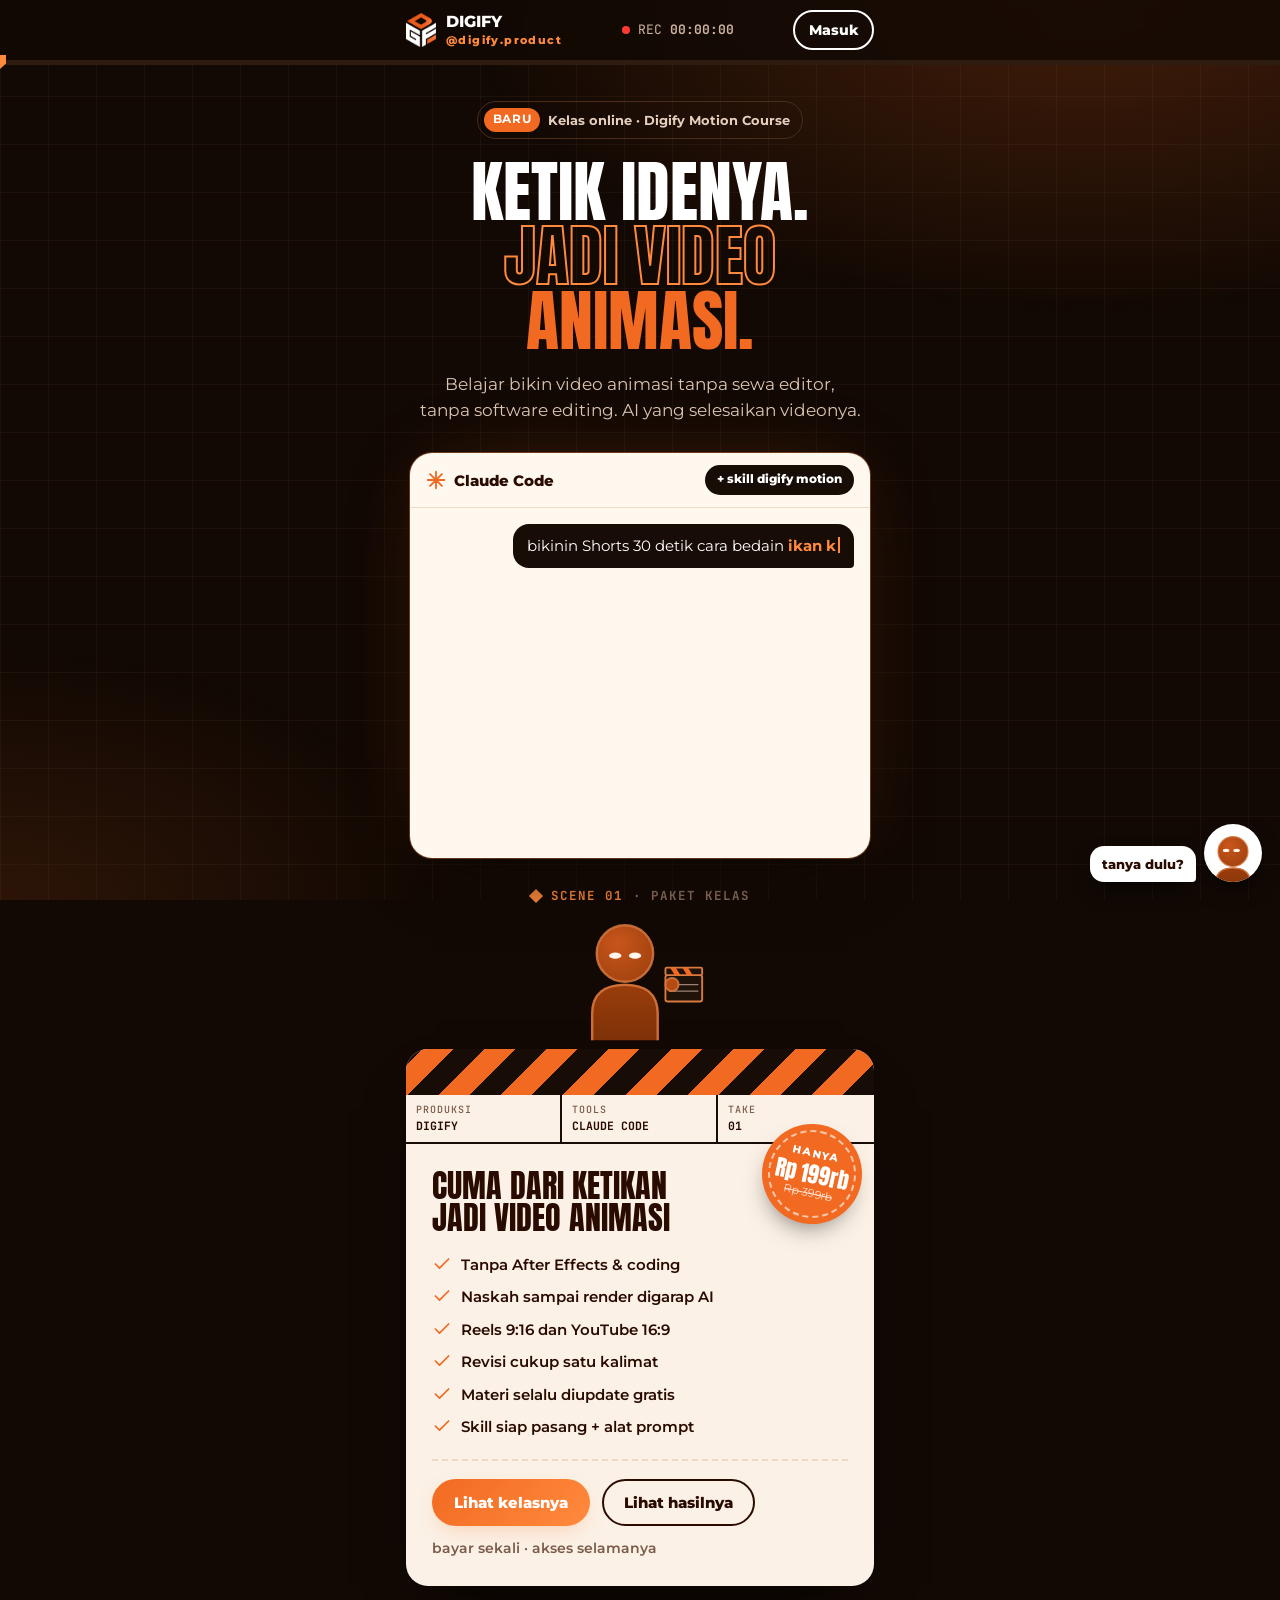
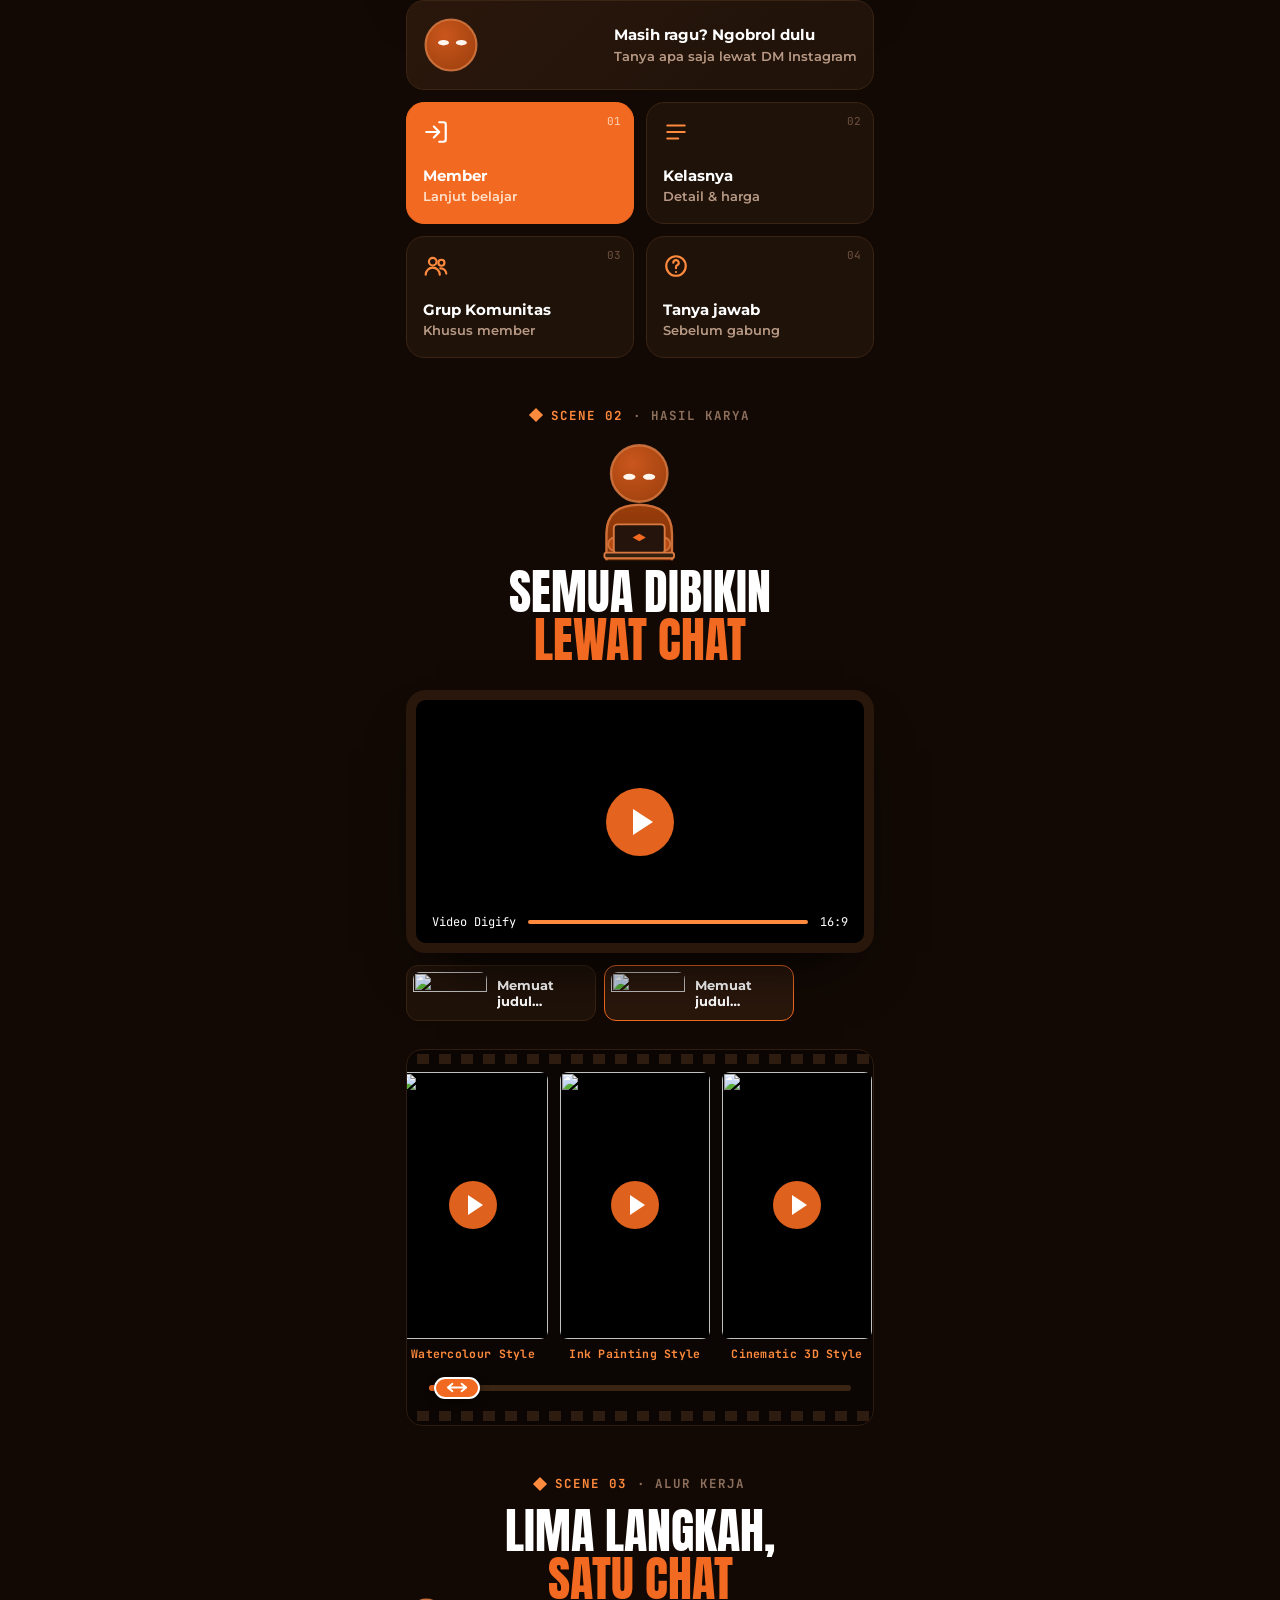
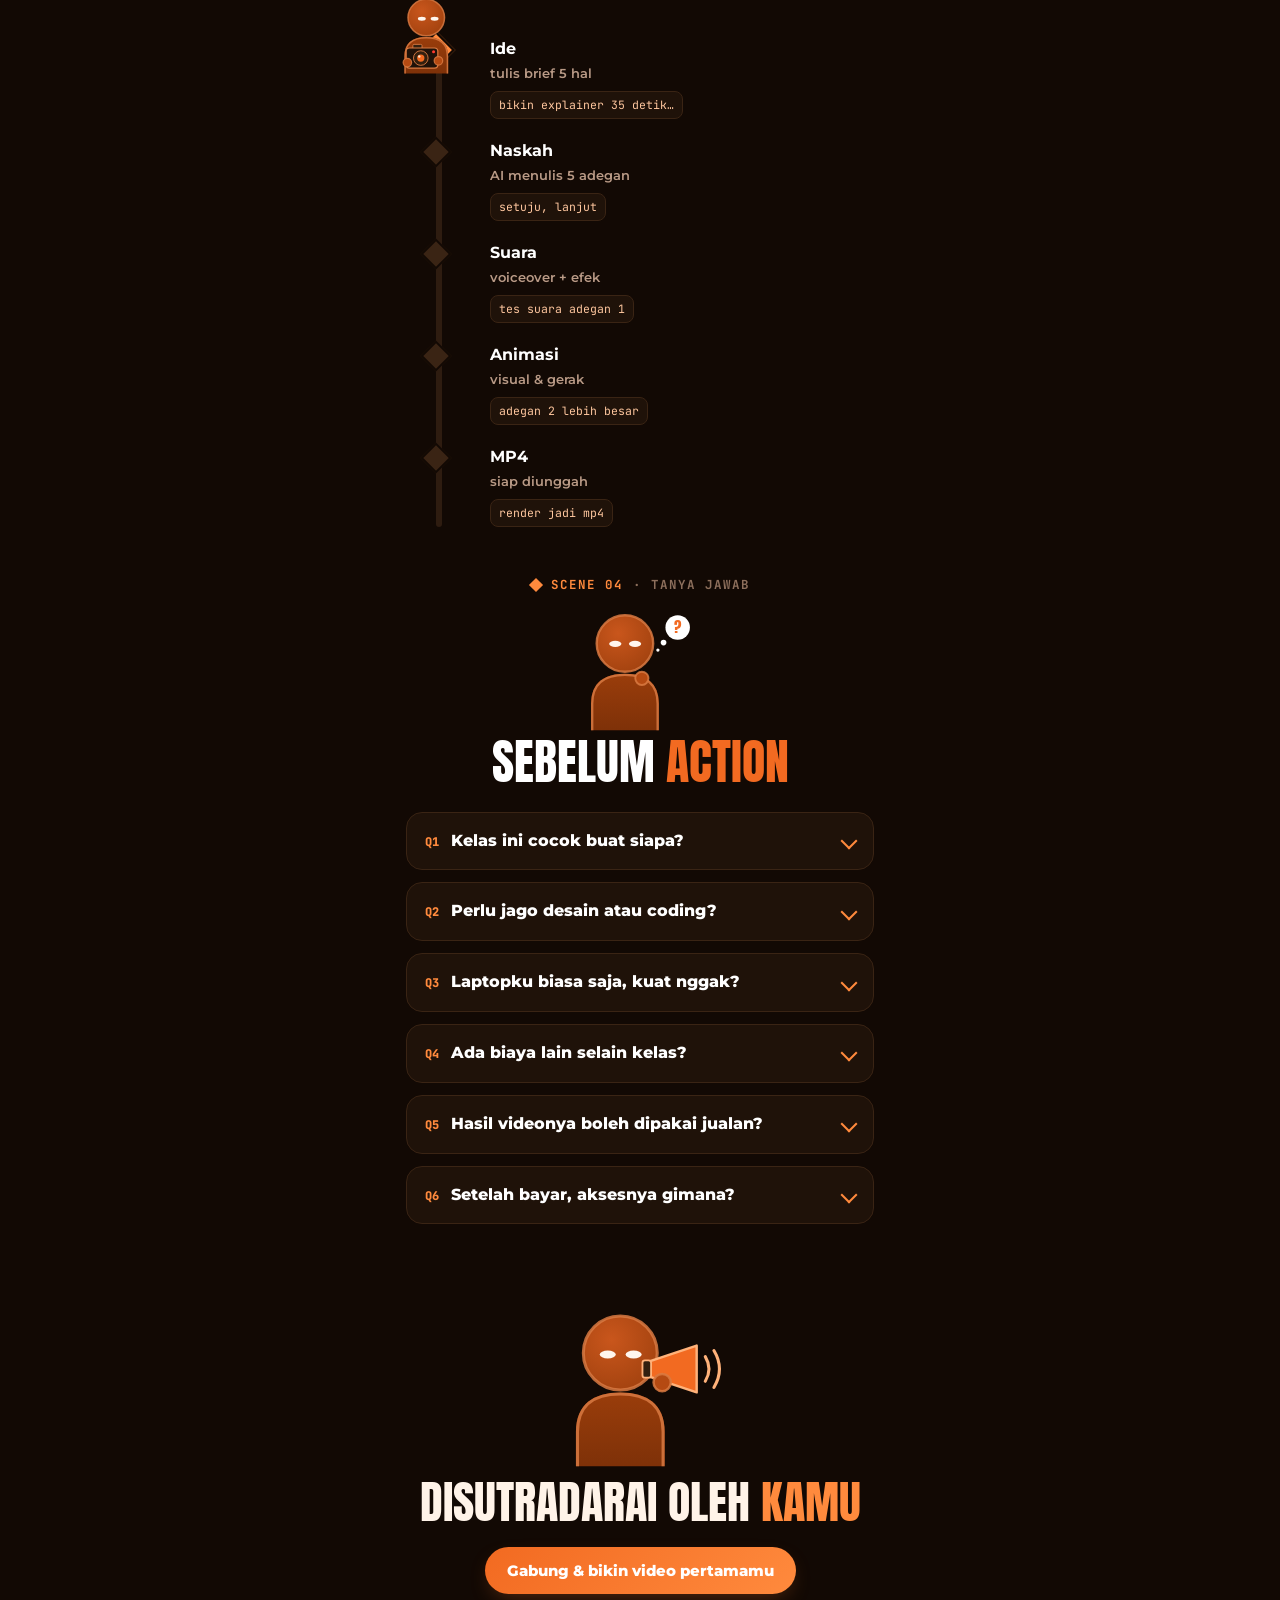
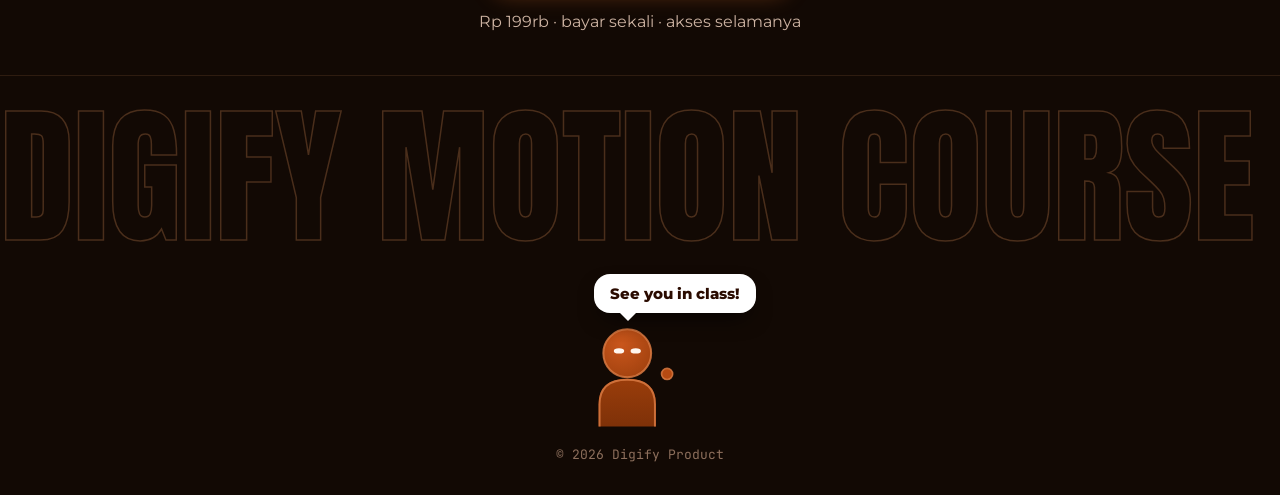
==== index.html @ 3995edb2 "Tambah gambar pratinjau share (Open Graph) untuk WhatsApp dan media sosial Co-Authored-By: Claude Op" ====
<!doctype html>
<html lang="id">
<head>
<meta charset="utf-8">
<script>/* alamat tanpa .html */if(/\.html$/.test(location.pathname)&&!/^(localhost|127\.)/.test(location.hostname))history.replaceState(null,"",location.pathname.replace(/(index)?\.html$/,"")+location.search+location.hash)</script>

<meta name="viewport" content="width=device-width,initial-scale=1">
<title>Digify Product · Dari ketikan jadi video animasi</title>
<meta name="description" content="Digify Motion Course: bikin konten animasi bersuara untuk jualan tanpa sewa editor. Ketik idenya, AI yang menggarap sampai jadi MP4.">
<link rel="icon" href="assets/img/favicon-digify.png">
<meta property="og:type" content="website">
<meta property="og:site_name" content="Digify Motion Course">
<meta property="og:url" content="https://digifymotion.com/">
<meta property="og:title" content="Digify Motion Course · Dari ketikan jadi video animasi">
<meta property="og:description" content="Digify Motion Course: bikin konten animasi bersuara untuk jualan tanpa sewa editor. Ketik idenya, AI yang menggarap sampai jadi MP4.">
<meta property="og:image" content="https://digifymotion.com/assets/img/og-digify.jpg">
<meta property="og:image:width" content="1200">
<meta property="og:image:height" content="630">
<meta name="twitter:card" content="summary_large_image">
<link rel="preconnect" href="https://fonts.googleapis.com"><link rel="preconnect" href="https://fonts.gstatic.com" crossorigin>
<link href="https://fonts.googleapis.com/css2?family=Anton&family=JetBrains+Mono:wght@500;700&family=Montserrat:wght@500;600;700;800&display=swap" rel="stylesheet">
<link rel="stylesheet" href="assets/base.css?v=2611221731">
<style>
body{color:#fff;overflow-x:clip;background:#120904}
/* kanvas editor: grid tipis + cahaya oranye */
.canvas{position:fixed;inset:0;z-index:0;pointer-events:none;
  background:radial-gradient(70% 50% at 85% 0%,rgba(242,106,33,.22),transparent 70%),radial-gradient(50% 40% at 0% 100%,rgba(242,106,33,.12),transparent 70%),
  linear-gradient(rgba(255,200,160,.045) 1px,transparent 1px) 0 0/48px 48px,linear-gradient(90deg,rgba(255,200,160,.045) 1px,transparent 1px) 0 0/48px 48px}
header,main,footer{position:relative;z-index:1}
.wrap{max-width:1120px;margin-inline:auto;padding-inline:20px}
.mono{font-family:var(--fm)}
/* playhead atas */
.top{position:sticky;top:0;z-index:20;background:rgba(18,9,4,.82);backdrop-filter:blur(10px);border-bottom:1px solid #2e1c10}
.top .wrap{display:flex;align-items:center;justify-content:space-between;height:60px;gap:12px}
.brand{display:flex;align-items:center;gap:10px;text-decoration:none;font-weight:800}
.brand img{width:30px}
.brand small{display:block;font-size:10.5px;color:var(--or2);letter-spacing:1.4px;margin-top:-2px}
.tc{font-family:var(--fm);font-size:13px;color:#cdb3a2;display:flex;align-items:center;gap:8px}
.tc i{width:8px;height:8px;border-radius:50%;background:#ff3b30;animation:rec 1.2s steps(1) infinite}
@keyframes rec{50%{opacity:.2}}
.ruler{height:4px;background:#2e1c10;position:relative}
.ruler b{position:absolute;left:0;top:0;bottom:0;width:0;background:linear-gradient(90deg,var(--or),var(--or2))}
.ruler b::after{content:"";position:absolute;right:-6px;top:-5px;width:12px;height:14px;background:var(--or2);clip-path:polygon(0 0,100% 0,100% 60%,50% 100%,0 60%)}
/* label adegan */
.scene{display:flex;align-items:center;gap:10px;font-family:var(--fm);font-size:12.5px;font-weight:700;color:var(--or2);letter-spacing:1px;margin-bottom:14px}
.scene::before{content:"";width:10px;height:10px;background:var(--or2);rotate:45deg}
.scene span{color:#8d6f5c}
h2.big{font-family:var(--fd);font-weight:400;text-transform:uppercase;font-size:clamp(34px,5vw,56px);line-height:1;margin:0 0 12px}
.lead{color:#dcc4b2;font-size:17px;max-width:560px;margin:0}
section{padding-block:38px;scroll-margin-top:50px}
/* ===== HERO hero ===== */
.hero{display:grid;grid-template-columns:1fr;gap:40px;align-items:center;padding:56px 0 40px;text-align:center}
.chip-line{display:inline-flex;gap:8px;align-items:center;border:1px solid #4a2e1b;border-radius:999px;padding:6px 12px 6px 6px;font-size:13px;font-weight:700;color:#e6cfbe}
.chip-line b{background:var(--or);color:#fff;border-radius:999px;padding:3px 9px;font-size:11.5px;letter-spacing:.6px}
.hero h1{font-family:var(--fd);font-weight:400;text-transform:uppercase;font-size:clamp(50px,7.4vw,96px);line-height:.95;margin:20px 0 18px}
.hero h1 .ln{display:block;overflow:hidden}
.hero h1 .ln>span{display:inline-block;animation:up .9s cubic-bezier(.2,.8,.2,1) both}
.hero h1 .ln:nth-child(2)>span{animation-delay:.12s}.hero h1 .ln:nth-child(3)>span{animation-delay:.24s}
@keyframes up{from{transform:translateY(105%)}}
.hero h1 .o{color:transparent;-webkit-text-stroke:2px var(--or2)}
.acts{display:flex;gap:12px;flex-wrap:wrap;margin:26px 0 26px}
.btn-wh{background:#fff;color:var(--ink)}
.stats{display:flex;gap:26px;flex-wrap:wrap}
.stats div{border-left:2px solid var(--or);padding-left:12px}
.stats b{display:block;font-family:var(--fd);font-weight:400;font-size:28px;line-height:1}
.stats small{color:#b99a86;font-weight:600;font-size:13px}
/* panggung isometrik */
.stage{position:relative;aspect-ratio:1/1;max-width:440px;margin-left:auto;width:100%}
.stage .floor{position:absolute;left:8%;right:8%;bottom:6%;height:26%;border-radius:50%;background:radial-gradient(closest-side,rgba(242,106,33,.35),transparent);filter:blur(2px)}
.stage .cube{position:absolute;left:14%;top:14%;width:52%;animation:hover 5s ease-in-out infinite}
.stage .cube img{width:100%;filter:drop-shadow(0 30px 30px rgba(0,0,0,.55))}
@keyframes hover{50%{transform:translateY(-12px)}}
.stage .hero-m{position:absolute;right:6%;bottom:12%;width:30%;animation:breathe 3.2s ease-in-out infinite;transform-origin:50% 100%}
@keyframes breathe{50%{transform:scaleY(1.03) translateY(-2px)}}
.tag{position:absolute;background:#fff;color:var(--text);font-weight:800;font-size:13px;border-radius:12px;padding:7px 11px;box-shadow:0 12px 24px -10px #000;display:flex;gap:7px;align-items:center;white-space:nowrap}
.tag .d{width:8px;height:8px;border-radius:50%;background:var(--ok)}
.tag.t1{left:0;top:58%;animation:hover 4s ease-in-out .5s infinite}
.tag.t2{right:2%;top:8%;animation:hover 4.6s ease-in-out 1s infinite}
.tag.t3{left:30%;bottom:0;animation:hover 4.2s ease-in-out 1.6s infinite}
.say{position:absolute;right:30%;bottom:46%;background:var(--or);color:#fff;font-weight:800;font-size:13px;padding:6px 12px;border-radius:14px 14px 4px 14px;opacity:0;animation:say 6s ease-in-out 1.5s infinite}
@keyframes say{0%,8%{opacity:0;transform:translateY(6px)}14%,46%{opacity:1;transform:none}54%,100%{opacity:0}}
/* kotak demo chat di hero */
.chatdemo{max-width:460px;margin:30px auto 0;text-align:left;background:#fff8ef;color:var(--text);border-radius:22px;box-shadow:0 0 0 1px rgba(255,138,61,.35),0 30px 60px -24px #000,0 0 80px -30px var(--orglow);overflow:hidden}
.cd-top{display:flex;align-items:center;justify-content:space-between;gap:10px;padding:12px 16px;border-bottom:1px solid #f0dcc8}
.cd-app{display:flex;align-items:center;gap:8px;font-weight:800;font-size:15px}
.cd-app svg{width:20px;height:20px;stroke:var(--or);stroke-width:2.2;fill:none;stroke-linecap:round}
.cd-skill{background:var(--ink);color:#fff;border-radius:999px;padding:6px 12px;font-size:11.5px;font-weight:800;white-space:nowrap}
.cd-body{padding:16px;display:grid;gap:12px;min-height:350px;align-content:start}
.cd-me{justify-self:end;max-width:88%;background:var(--ink);color:#fff;border-radius:16px 16px 4px 16px;padding:11px 14px;font-size:15px;line-height:1.45;min-height:22px}
.cd-me b{color:var(--or2)}
.cd-caret{display:inline-block;width:2px;height:1.05em;background:var(--or2);vertical-align:-2px;margin-left:2px;animation:cdBlink .9s steps(1) infinite}
@keyframes cdBlink{50%{opacity:0}}
.cd-ai{justify-self:start;max-width:94%;background:#fff;border:1.5px solid #f0dcc8;border-radius:16px 16px 16px 4px;padding:11px 14px;font-size:14.5px;animation:cdIn .35s ease-out both}
@keyframes cdIn{from{opacity:0;transform:translateY(8px)}}
#cdWork{display:flex;align-items:center;gap:10px;flex-wrap:wrap;font-weight:700;color:var(--muted)}
#cdWork[hidden],#cdRes[hidden]{display:none}
.cd-dots{display:flex;gap:4px}.cd-dots i{width:6px;height:6px;border-radius:50%;background:var(--or);animation:cdDot 1s ease-in-out infinite}
.cd-dots i:nth-child(2){animation-delay:.15s}.cd-dots i:nth-child(3){animation-delay:.3s}
@keyframes cdDot{50%{transform:translateY(-4px);opacity:.4}}
.cd-bar{flex-basis:100%;height:5px;border-radius:5px;background:#f3e3d3;overflow:hidden}.cd-bar i{display:block;height:100%;width:0;background:linear-gradient(90deg,var(--or),var(--or2));transition:width .3s linear}
.cd-res p{margin:0 0 10px;font-weight:600}
.cd-card{all:unset;display:flex;gap:14px;align-items:center;cursor:pointer}
.cd-th{position:relative;width:96px;aspect-ratio:9/16;border-radius:12px;overflow:hidden;background:#111;box-shadow:5px 5px 0 #f0dcc8;flex:none}
.cd-th img{width:100%;height:100%;object-fit:cover}
.cd-play{position:absolute;left:50%;top:50%;width:38px;height:38px;translate:-50% -50%;border-radius:50%;border:2px solid #fff;background:rgba(0,0,0,.35);transition:transform .2s}
.cd-play::after{content:"";position:absolute;left:13px;top:9px;border:8px solid transparent;border-left:12px solid #fff;border-right:0}
.cd-card:hover .cd-play{transform:scale(1.12)}
.cd-meta b{display:block;font-size:16px;word-break:break-all}.cd-meta small{display:block;color:var(--muted);font-weight:600;margin:2px 0 10px}
.cd-meta em{font-style:normal;font-weight:800;color:var(--or)}
@media (max-width:600px){.chatdemo{margin-top:24px}.cd-body{min-height:345px}.cd-me{font-size:14.5px}}
/* ===== SCENE 01 paket ===== */
.pack{display:grid;grid-template-columns:1.25fr .75fr;gap:22px;align-items:start}
.clap{background:var(--paper);color:var(--text);border-radius:22px;overflow:hidden;box-shadow:0 30px 60px -30px #000}
.clap-top{height:46px;background:repeating-linear-gradient(-45deg,var(--ink) 0 22px,var(--or) 22px 44px);transform-origin:18px 100%;transition:transform .5s cubic-bezier(.3,1.7,.5,1)}
.clap:not(.in) .clap-top{transform:rotate(-12deg)}
.clap-bar{display:grid;grid-template-columns:repeat(3,1fr);border-bottom:2px solid var(--ink);font-family:var(--fm);font-size:11.5px;font-weight:700}
.clap-bar div{padding:8px 14px;border-right:2px solid var(--ink)}.clap-bar div:last-child{border:0}
.clap-bar small{display:block;color:var(--muted);font-weight:500;font-size:10px;letter-spacing:1px}
.clap-in{padding:26px;position:relative}
.clap h3{font-family:var(--fd);font-weight:400;text-transform:uppercase;font-size:clamp(30px,3.4vw,42px);line-height:1;max-width:80%}
.clap ul{list-style:none;padding:0;margin:20px 0;display:grid;grid-template-columns:1fr 1fr;gap:10px 18px}
.clap li{display:flex;gap:9px;font-weight:600;font-size:14.5px}
.clap li svg{color:var(--or);flex:none}
.sticker{position:absolute;top:-26px;right:22px;width:118px;height:118px;border-radius:50%;background:var(--or);color:#fff;display:grid;place-content:center;text-align:center;rotate:12deg;box-shadow:0 12px 24px -10px rgba(0,0,0,.5)}
.sticker::before{content:"";position:absolute;inset:6px;border-radius:50%;border:2px dashed rgba(255,255,255,.6);animation:spin 14s linear infinite}
@keyframes spin{to{transform:rotate(360deg)}}
.sticker small{font-size:10.5px;font-weight:800;letter-spacing:1px}
.sticker b{font-family:var(--fd);font-weight:400;font-size:28px;line-height:1}
.sticker s{font-size:11px;opacity:.8}
.clap .row{display:flex;gap:12px;flex-wrap:wrap;align-items:center;border-top:2px dashed var(--line);padding-top:18px}
.clap .row span{color:var(--muted);font-weight:600;font-size:14px}
@media(max-width:600px){.clap .row{gap:8px}.clap .row .btn{flex:1 1 0;justify-content:center;white-space:nowrap;padding-inline:10px;text-align:center}.clap .row span{flex-basis:100%;text-align:center}}
.bento{display:grid;grid-template-columns:1fr 1fr;gap:12px}
.tile{position:relative;background:#1f1209;border:1px solid #3a2414;border-radius:18px;padding:16px;text-decoration:none;min-height:122px;display:flex;flex-direction:column;justify-content:space-between;transition:transform .2s,border-color .2s;cursor:pointer;font:inherit;color:inherit;text-align:left;overflow:hidden}
.tile:hover{transform:translateY(-3px);border-color:var(--or)}
.tile .ico{width:26px;height:26px;color:var(--or2)}
.tile b{display:block;font-size:15px}
.tile small{display:block;color:#b99a86;font-size:12.5px;font-weight:600}
.tile .n{position:absolute;right:12px;top:10px;font-family:var(--fm);font-size:11px;color:#6f5240}
.tile .lock{position:absolute;right:12px;bottom:12px;font-size:10.5px;font-weight:800;color:var(--or2);background:rgba(242,106,33,.12);border:1px solid rgba(242,106,33,.35);border-radius:999px;padding:2px 8px}
.tile.wide{grid-column:1/-1;flex-direction:row;align-items:center;gap:14px;min-height:0;background:linear-gradient(135deg,#2a170c,#1f1209)}
.tile.wide .masc{width:56px;flex:none}
.tile.or{background:var(--or);border-color:var(--or)}
.tile.or small{color:#ffe1cc}.tile.or .ico{color:#fff}.tile.or .n{color:#ffd2b5}
/* ===== SCENE 02 monitor + film ===== */
.mon{display:grid;grid-template-columns:1fr 260px;gap:18px}
.screen{background:#000;border:10px solid #2a170c;border-radius:20px;position:relative;aspect-ratio:16/9;overflow:hidden;box-shadow:0 30px 60px -30px #000}
.screen img{width:100%;height:100%;object-fit:cover;transition:opacity .35s}
.screen .hud{position:absolute;left:0;right:0;bottom:0;padding:12px 16px;background:linear-gradient(transparent,rgba(0,0,0,.75));display:flex;align-items:center;gap:12px;font-family:var(--fm);font-size:12px}
.screen .hud .pb{flex:1;height:4px;background:rgba(255,255,255,.25);border-radius:4px;overflow:hidden}
.screen .hud .pb i{display:block;height:100%;width:0;background:var(--or2);animation:pb 5s linear infinite}
@keyframes pb{to{width:100%}}
.screen .rec{position:absolute;left:14px;top:12px;font-family:var(--fm);font-size:12px;display:flex;gap:6px;align-items:center;background:rgba(0,0,0,.5);padding:3px 8px;border-radius:6px}
.screen .rec i{width:7px;height:7px;border-radius:50%;background:#ff3b30;animation:rec 1.2s steps(1) infinite}
.eps{display:flex;flex-direction:column;gap:8px}
.ep{display:flex;gap:10px;align-items:center;background:#1f1209;border:1px solid #3a2414;border-radius:12px;padding:6px;cursor:pointer;text-align:left;font:inherit;color:inherit;transition:border-color .2s,background .2s}
.ep img{width:74px;aspect-ratio:16/9;object-fit:cover;border-radius:7px}
.ep b{font-size:13px;line-height:1.25}
.ep.on{border-color:var(--or);background:#2a170c}
.screen iframe{position:absolute;inset:0;width:100%;height:100%;border:0}
.tv-play{all:unset;display:block;position:absolute;inset:0;cursor:pointer}
.tv-play .big-play{position:absolute;left:50%;top:50%;width:68px;height:68px;translate:-50% -50%;border-radius:50%;background:rgba(242,106,33,.94);box-shadow:0 12px 30px -8px #000;transition:transform .2s}
.tv-play .big-play::after{content:"";position:absolute;left:27px;top:21px;border:13px solid transparent;border-left:20px solid #fff;border-right:0}
.tv-play:hover .big-play{transform:scale(1.1)}
.tv-play .hud span:first-child{overflow:hidden;text-overflow:ellipsis;white-space:nowrap;max-width:60%}
.ep b{display:-webkit-box;-webkit-line-clamp:3;-webkit-box-orient:vertical;overflow:hidden}
.frame p.sty{margin:8px 2px 0;font-family:var(--fm);font-size:11.5px;font-weight:700;color:var(--or2);letter-spacing:.3px;text-align:center;white-space:nowrap;overflow:hidden;text-overflow:ellipsis}
.film.manual .film-track{animation:none}
.film-scroll{overflow-x:auto;scrollbar-width:none;-webkit-overflow-scrolling:touch;cursor:grab;padding:4px 0}
.film-scroll::-webkit-scrollbar{display:none}
.film.dragging .film-scroll{cursor:grabbing}.film.dragging .frame{pointer-events:none}
.film.manual{padding-bottom:26px}
.film-slide{padding:12px 22px 0}
.film-slide input{-webkit-appearance:none;appearance:none;display:block;width:100%;height:22px;margin:0;background:transparent;cursor:grab;--p:0%}
.film-slide input:active{cursor:grabbing}
.film-slide input::-webkit-slider-runnable-track{height:6px;border-radius:6px;background:linear-gradient(90deg,var(--or) var(--p),#3a2414 var(--p))}
.film-slide input::-moz-range-track{height:6px;border-radius:6px;background:#3a2414}
.film-slide input::-moz-range-progress{height:6px;border-radius:6px;background:var(--or)}
.film-slide input::-webkit-slider-thumb{-webkit-appearance:none;width:46px;height:22px;margin-top:-8px;border-radius:999px;border:2px solid #fff;background:var(--or) url("data:image/svg+xml,%3Csvg xmlns='http://www.w3.org/2000/svg' viewBox='0 0 24 12'%3E%3Cpath d='M7 2 2 6l5 4M17 2l5 4-5 4M2 6h20' fill='none' stroke='%23fff' stroke-width='2' stroke-linecap='round' stroke-linejoin='round'/%3E%3C/svg%3E") center/22px 11px no-repeat;box-shadow:0 4px 12px -3px #000}
.film-slide input::-moz-range-thumb{width:42px;height:18px;border-radius:999px;border:2px solid #fff;background:var(--or) url("data:image/svg+xml,%3Csvg xmlns='http://www.w3.org/2000/svg' viewBox='0 0 24 12'%3E%3Cpath d='M7 2 2 6l5 4M17 2l5 4-5 4M2 6h20' fill='none' stroke='%23fff' stroke-width='2' stroke-linecap='round' stroke-linejoin='round'/%3E%3C/svg%3E") center/22px 11px no-repeat;box-shadow:0 4px 12px -3px #000}
.film-slide input:focus-visible{outline:2px solid var(--or2);outline-offset:4px;border-radius:8px}
.film{margin-top:34px;background:#0b0603;padding:18px 0;position:relative;overflow:hidden;border-block:1px solid #2e1c10}
.film::before,.film::after{content:"";position:absolute;left:0;right:0;height:10px;background:repeating-linear-gradient(90deg,transparent 0 10px,#2e1c10 10px 22px);z-index:2}
.film::before{top:4px}.film::after{bottom:4px}
.film-track{display:flex;gap:12px;width:max-content;animation:roll 70s linear infinite;padding:0 6px}
.film:hover .film-track{animation-play-state:paused}
@keyframes roll{to{transform:translateX(-50%)}}
.frame{width:150px;flex:none;text-decoration:none}
.frame .im{aspect-ratio:9/16;border-radius:8px;overflow:hidden;background:#000;transition:transform .25s}
.frame:hover .im{transform:scale(1.04)}
.frame img{width:100%;height:100%;object-fit:cover}
.frame p{margin:7px 2px 0;font-size:12.5px;font-weight:700;color:#e6cfbe;line-height:1.25}
/* ===== SCENE 03 timeline ===== */
.tl{position:relative;margin-top:30px;padding-top:86px}
.track{position:relative;height:6px;background:#2e1c10;border-radius:6px}
.track i{position:absolute;left:0;top:0;bottom:0;width:calc(var(--t,0)*100%);background:linear-gradient(90deg,var(--or),var(--or2));border-radius:6px}
.walker{position:absolute;top:0;left:calc(var(--t,0)*100%);width:64px;translate:-50% 0;transition:left .1s linear}
.walker .masc{width:100%;animation:step .5s ease-in-out infinite alternate;transform-origin:50% 100%}
@keyframes step{from{rotate:-5deg}to{rotate:5deg;translate:0 -3px}}
.keys{display:grid;grid-template-columns:repeat(5,1fr);margin-top:-14px}
.key{text-align:center;padding:0 6px}
.key .k{width:22px;height:22px;margin:0 auto;background:#3a2414;rotate:45deg;border:2px solid #120904;transition:background .3s,transform .3s}
.key.on .k{background:var(--or2);transform:scale(1.25)}
.key b{display:block;margin-top:16px;font-size:15.5px}
.key small{display:block;color:#b99a86;font-size:13px;font-weight:600;margin-top:2px}
.key code{display:inline-block;margin-top:8px;font-family:var(--fm);font-size:11.5px;background:#1f1209;border:1px solid #3a2414;border-radius:8px;padding:4px 8px;color:#ffc79f}
/* ===== SCENE 04 FAQ ===== */
.faq{display:grid;grid-template-columns:1fr 1fr;gap:12px;margin-top:26px}
.faq details{background:#1f1209;border:1px solid #3a2414;border-radius:16px;padding:0 18px;transition:border-color .2s}
.faq details[open]{border-color:var(--or)}
.faq summary{cursor:pointer;list-style:none;padding:16px 0;font-weight:800;display:flex;gap:12px;align-items:baseline}
.faq summary::-webkit-details-marker{display:none}
.faq summary i{font-family:var(--fm);font-style:normal;font-size:12px;color:var(--or2);flex:none}
.faq summary::after{content:"";margin-left:auto;width:10px;height:10px;border-right:2px solid var(--or2);border-bottom:2px solid var(--or2);rotate:45deg;flex:none;transition:rotate .2s;align-self:center}
.faq details[open] summary::after{rotate:225deg}
.faq p{margin:0 0 16px;color:#dcc4b2}
/* ===== akhir ===== */
.action{text-align:center;padding:52px 0 40px}
.action .masc{width:90px;margin:0 auto 10px;display:block;animation:jumpy 2.4s ease-in-out infinite;transform-origin:50% 100%}
@keyframes jumpy{0%,60%,100%{transform:none}70%{transform:scale(1.06,.92)}80%{transform:translateY(-18px) scale(.96,1.05)}90%{transform:none}}
.action h2{font-family:var(--fd);font-weight:400;text-transform:uppercase;font-size:clamp(52px,9vw,120px);line-height:.92;margin:0 0 18px}
.action h2 .o{color:transparent;-webkit-text-stroke:2px var(--or2)}
.action p{color:#cdb3a2;margin:16px 0 0}
.credits{border-top:1px solid #2e1c10;overflow:hidden;padding:26px 0 30px}
.marq{display:flex;width:max-content;animation:roll 30s linear infinite;font-family:var(--fd);font-size:clamp(60px,12vw,150px);line-height:1;color:transparent;-webkit-text-stroke:1.5px #4a2e1b;white-space:nowrap}
.marq span{padding-right:40px}
.cred{display:flex;justify-content:center;flex-wrap:wrap;gap:10px;color:#8d6f5c;font-size:13px;font-family:var(--fm);margin-top:16px}
/* DM melayang */
.fab{position:fixed;right:18px;bottom:18px;z-index:30;display:flex;align-items:flex-end;gap:8px;text-decoration:none}
.fab .bub{background:#fff;color:var(--text);font-weight:800;font-size:13px;padding:8px 12px;border-radius:14px 14px 4px 14px;box-shadow:0 10px 24px -8px #000;transform-origin:100% 100%;animation:pop .4s 2.5s cubic-bezier(.3,1.6,.5,1) both}
@keyframes pop{from{transform:scale(0)}}
.fab .hd{width:58px;height:58px;border-radius:50%;background:#fff;display:grid;place-items:center;box-shadow:0 10px 24px -8px #000;overflow:hidden;transition:transform .2s}
.fab:hover .hd{transform:scale(1.08) rotate(-6deg)}
.fab .hd .masc{width:50px;margin-top:6px}
/* dialog isi kelas */
dialog{border:0;padding:0;border-radius:22px;max-width:480px;width:calc(100% - 24px);max-height:88vh;background:var(--paper);color:var(--text);box-shadow:0 40px 80px -20px #000}
dialog::backdrop{background:rgba(10,5,2,.7);backdrop-filter:blur(3px)}
.dlg{padding:22px 20px 20px;overflow-y:auto;max-height:88vh}
.dlg header{display:flex;justify-content:space-between;align-items:flex-start;gap:12px}
.dlg h2{font-family:var(--fd);font-weight:400;font-size:30px;text-transform:uppercase;line-height:1}
.dlg .x{border:0;background:var(--paper2);width:36px;height:36px;border-radius:50%;font-size:20px;line-height:1;flex:none}
.dlg .meta{color:var(--muted);font-weight:600;margin:6px 0 16px}
.mod{background:#fff;border-radius:14px;padding:14px 16px;margin-bottom:10px;box-shadow:var(--shadow)}
.mod h4{margin:0 0 6px;font-size:15.5px;display:flex;gap:10px;align-items:center}
.mod h4 span{width:28px;height:28px;border-radius:8px;background:var(--ink);color:var(--or2);display:grid;place-items:center;font-family:var(--fd);font-weight:400}
.mod ol{list-style:none;margin:0;padding:0;display:grid;gap:4px}
.mod li{display:flex;gap:10px;font-size:14px;font-weight:600}
.mod li i{font-style:normal;color:var(--soft);font-weight:800;min-width:26px}
.mod li em{margin-left:auto;font-style:normal;color:var(--soft);font-size:12.5px;font-weight:700}
.dlg .incl{list-style:none;padding:0;margin:16px 0;display:grid;gap:8px}
.dlg .incl li{display:flex;gap:10px;font-weight:600;font-size:14.5px}
.dlg .incl svg{color:var(--ok);flex:none}
.dlg .buy{position:sticky;bottom:-20px;background:var(--paper);padding:14px 0 4px;display:flex;align-items:center;justify-content:space-between;gap:12px;border-top:2px dashed var(--line)}
.dlg .buy b{font-family:var(--fd);font-weight:400;font-size:28px}
.dlg .buy small{display:block;color:var(--muted);font-weight:600;font-size:12.5px}
.rv{opacity:0;transform:translateY(20px);transition:opacity .7s,transform .7s cubic-bezier(.2,.8,.2,1)}.rv.in{opacity:1;transform:none}
/* maskot mengintip dari pojok kiri & kanan */
.peeks{position:absolute;left:0;right:0;top:0;height:640px;overflow:hidden;pointer-events:none;z-index:0}
.peek{position:absolute;width:130px;transform-origin:50% 100%}
.hero{position:relative;z-index:1}
.nw{white-space:nowrap}
.bye{display:flex;flex-direction:column;align-items:center;gap:6px;margin-top:22px}
.bye-b{position:relative;background:#fff;color:var(--text);font-weight:800;font-size:15px;padding:8px 16px;border-radius:16px;box-shadow:0 10px 24px -10px #000;animation:byeB 2.6s ease-in-out infinite;margin-left:70px}
.bye-b::after{content:"";position:absolute;left:26px;bottom:-8px;border:8px solid transparent;border-bottom:0;border-top-color:#fff}
@keyframes byeB{50%{transform:translateY(-5px)}}
.peek.l{left:0;top:300px;animation:peekL 9s ease-in-out 1s infinite;transform:translateX(-190%) rotate(70deg)}
.peek.r{right:0;top:120px;animation:peekRt 9s ease-in-out 1s infinite;transform:translateX(190%) rotate(-70deg)}
@keyframes peekL{0%,4%{transform:translateX(-190%) rotate(70deg)}12%,34%{transform:translateX(-80%) rotate(70deg)}22%{transform:translateX(-78%) rotate(60deg)}42%,100%{transform:translateX(-190%) rotate(70deg)}}
@keyframes peekRt{0%,48%{transform:translateX(190%) rotate(-70deg)}56%,80%{transform:translateX(80%) rotate(-70deg)}66%{transform:translateX(78%) rotate(-60deg)}88%,100%{transform:translateX(190%) rotate(-70deg)}}
@media (max-width:600px){.peek{width:72px}.peek.l{top:77px}.peek.r{top:150px}}
/* satu kolom rata tengah */
.wrap{max-width:500px;padding-inline:16px}
section{padding-block:24px}
.hero,.pack,.mon{display:block}
.hero{text-align:center;padding:36px 0 4px}
.hero h1{font-size:clamp(46px,13vw,68px)}
.lead{margin-inline:auto}
.acts,.stats{justify-content:center}
.stats{gap:18px}.stats b{font-size:24px}
.stats div{text-align:left}
.stage{max-width:380px;margin:18px auto 0;aspect-ratio:1/.95}
.stage .cube{left:4%;top:6%;width:44%}
.stage .hero-m{right:2%;bottom:6%;width:56%;animation:none}
.say{right:6%;bottom:auto;top:28%}
.tag.t1{left:0;top:auto;bottom:22%}.tag.t2{right:0;top:4%}.tag.t3{left:8%;bottom:4%}
.scene{justify-content:center}
.sec-m{display:flex;justify-content:center;margin:-6px 0 6px}
h2.big{text-align:center;font-size:clamp(34px,10vw,48px)}
.lead.c{text-align:center}
.clap ul{grid-template-columns:1fr}
.clap h3{max-width:62%;font-size:32px}
.sticker{width:100px;height:100px;top:-20px;right:12px}.sticker b{font-size:22px}
.clap-bar div{padding:7px 10px}
.bento{margin-top:14px}
.eps{flex-direction:row;overflow-x:auto;scrollbar-width:none;margin-top:12px}.eps::-webkit-scrollbar{display:none}
.ep{flex:0 0 190px}
.film{max-width:468px;margin:28px auto 0;border-radius:16px;border:1px solid #2e1c10}
@media (max-width:500px){.film{margin-inline:16px}}
.faq{grid-template-columns:1fr}
.keys{grid-template-columns:1fr;gap:20px;margin-top:0}
.tl{padding-top:0;padding-left:84px;margin-top:34px}
.track{position:absolute;left:30px;top:0;bottom:0;width:6px;height:auto}
.track i{width:100%;height:calc(var(--t,0)*100%)}
.walker{left:-12px;top:calc(var(--t,0)*100%);translate:0 -50%;width:84px;z-index:2}
.walker .masc{animation:none}
.key{text-align:left;padding:0;position:relative}
.key .k{position:absolute;left:-65px;top:2px;margin:0}
.key b{margin-top:0}
.action .masc{width:170px;animation:none}
.credits .cred{justify-content:center;text-align:center}
@media (max-width:600px){.tc span{display:none}.fab .bub{display:none}.action{padding:26px 0 24px}.credits{padding:18px 0 24px}}
/* pemenggalan baris seimbang */
h1,h2,h3,h4,.lead,.scene,summary{text-wrap:balance}
p,small,li,blockquote,figcaption{text-wrap:balance}
.faq details p{text-wrap:pretty}
</style>
</head>
<body>
<div class="canvas"></div>

<header class="top">
  <div class="wrap">
    <a class="brand" href="./"><img src="assets/img/logo-digify.png" alt=""><span>DIGIFY<small>@digify.product</small></span></a>
    <div class="tc"><i></i><span>REC</span><b id="tc">00:00:00</b></div>
    <a class="btn btn-line btn-sm" href="kelas#/masuk">Masuk</a>
  </div>
  <div class="ruler"><b id="ruler"></b></div>
</header>

<main>
  <div class="peeks" aria-hidden="true"><span class="masc peek l" data-m="tall"></span><span class="masc peek r" data-m="tall"></span></div>
  <!-- HERO -->
  <div class="wrap hero">
    <div>
      <span class="chip-line"><b>BARU</b>Kelas online · Digify Motion Course</span>
      <h1><span class="ln"><span>Ketik idenya.</span></span><span class="ln"><span class="o">Jadi video</span></span><span class="ln"><span class="hl">animasi.</span></span></h1>
      <p class="lead">Belajar bikin video animasi tanpa sewa editor, tanpa software editing. AI yang selesaikan videonya.</p>
      <div class="chatdemo" id="chatdemo" aria-label="Contoh: bikin video lewat chat">
        <div class="cd-top"><span class="cd-app"><svg viewBox="0 0 24 24" aria-hidden="true"><path d="M12 2v20M2 12h20M4.9 4.9l14.2 14.2M19.1 4.9 4.9 19.1"/></svg>Claude Code</span><span class="cd-skill">+ skill digify motion</span></div>
        <div class="cd-body">
          <div class="cd-me"><span id="cdTyped"></span><i class="cd-caret"></i></div>
          <div class="cd-ai" id="cdWork" hidden><span class="cd-dots"><i></i><i></i><i></i></span><span id="cdStep">menulis naskah…</span><span class="cd-bar"><i id="cdBar"></i></span></div>
          <div class="cd-ai cd-res" id="cdRes" hidden>
            <p>Videonya jadi, udah bersuara ✓</p>
            <button type="button" class="cd-card" id="cdCard" aria-label="Tonton hasilnya">
              <span class="cd-th"><img id="cdImg" alt=""><span class="cd-play" aria-hidden="true"></span></span>
              <span class="cd-meta"><b id="cdFile">video.mp4</b><small>9:16 · MP4 bersuara</small><em>▶ tonton hasilnya</em></span>
            </button>
          </div>
        </div>
      </div>
    </div>
  </div>

  <!-- SCENE 01 -->
  <section class="wrap" id="paket">
    <div class="scene rv">SCENE 01 <span>· PAKET KELAS</span></div>
    <div class="sec-m rv"><span class="masc" data-act="clap" style="width:130px"></span></div>
    <div class="pack">
      <article class="clap rv" id="clap">
        <div class="clap-top"></div>
        <div class="clap-bar"><div><small>PRODUKSI</small>DIGIFY</div><div><small>TOOLS</small>CLAUDE CODE</div><div><small>TAKE</small>01</div></div>
        <div class="clap-in">
          <div class="sticker"><small>HANYA</small><b data-price></b><s data-coret></s></div>
          <h3>Cuma dari ketikan jadi video animasi</h3>
          <ul id="ticks"></ul>
          <div class="row"><a class="btn btn-or" href="motion-course">Lihat kelasnya</a><a class="btn btn-line" href="#galeri">Lihat hasilnya</a><span>bayar sekali · akses selamanya</span></div>
        </div>
      </article>
      <nav class="bento rv">
        <a class="tile wide" data-ig-dm href="#" target="_blank" rel="noopener"><span class="masc" data-m="head"></span><span><b>Masih ragu? Ngobrol dulu</b><small>Tanya apa saja lewat DM Instagram</small></span></a>
        <a class="tile or" href="kelas#/masuk"><span class="n">01</span><svg class="ico" viewBox="0 0 24 24"><path d="M15 3h4a2 2 0 0 1 2 2v14a2 2 0 0 1-2 2h-4M10 17l5-5-5-5M15 12H3"/></svg><span><b>Member</b><small>Lanjut belajar</small></span></a>
        <a class="tile" href="motion-course"><span class="n">02</span><svg class="ico" viewBox="0 0 24 24"><path d="M4 6h16M4 12h16M4 18h10"/></svg><span><b>Kelasnya</b><small>Detail &amp; harga</small></span></a>
        <a class="tile" href="kelas#/komunitas"><span class="n">03</span><svg class="ico" viewBox="0 0 24 24"><circle cx="9" cy="8" r="3.5"/><path d="M2.5 20a6.5 6.5 0 0 1 13 0"/><circle cx="17" cy="9" r="2.8"/><path d="M16 14.2a5 5 0 0 1 5.5 4.8"/></svg><span><b>Grup Komunitas</b><small>Khusus member</small></span></a>
        <a class="tile" href="#faq"><span class="n">04</span><svg class="ico" viewBox="0 0 24 24"><circle cx="12" cy="12" r="9"/><path d="M9.5 9a2.5 2.5 0 1 1 3.5 2.3c-.6.3-1 .9-1 1.6V14M12 17.5v.01"/></svg><span><b>Tanya jawab</b><small>Sebelum gabung</small></span></a>
      </nav>
    </div>
  </section>

  <!-- SCENE 02 -->
  <section id="galeri">
    <div class="wrap">
      <div class="scene rv">SCENE 02 <span>· HASIL KARYA</span></div>
      <div class="sec-m rv"><span class="masc" data-act="type" style="width:130px;translate:11% 0"></span></div>
      <h2 class="big rv">Semua dibikin<br><span class="hl nw">lewat chat</span></h2>
      <div class="mon rv" style="margin-top:26px">
        <div class="screen" id="tv"></div>
        <nav class="eps" id="eps" aria-label="Daftar video"></nav>
      </div>
    </div>
    <div class="film rv"><div class="film-track" id="film"></div></div>
  </section>

  <!-- SCENE 03 -->
  <section class="wrap" id="alur">
    <div class="scene rv">SCENE 03 <span>· ALUR KERJA</span></div>
    <h2 class="big rv">Lima langkah,<br><span class="hl nw">satu chat</span></h2>
    <div class="tl" id="tl">
      <div class="track"><i></i></div>
      <div class="walker"><span class="masc" data-act="camera"></span></div>
      <div class="keys" id="keys"></div>
    </div>
  </section>

  <!-- SCENE 04 -->
  <section class="wrap" id="faq">
    <div class="scene rv">SCENE 04 <span>· TANYA JAWAB</span></div>
    <div class="sec-m rv"><span class="masc" data-act="think" style="width:130px"></span></div>
    <h2 class="big rv">Sebelum <span class="hl">action</span></h2>
    <div class="faq">
      <details class="rv"><summary><i>Q1</i>Kelas ini cocok buat siapa?</summary><p>Buat kreator, penjual produk digital, dan pemilik usaha yang butuh konten video rutin tapi tidak punya waktu belajar software animasi atau budget sewa editor.</p></details>
      <details class="rv"><summary><i>Q2</i>Perlu jago desain atau coding?</summary><p>Tidak sama sekali. Kamu menulis permintaan dengan bahasa sehari-hari, Claude yang menyusun gambar, gerak, dan kodenya. Tugasmu menilai hasil dan minta revisi.</p></details>
      <details class="rv"><summary><i>Q3</i>Laptopku biasa saja, kuat nggak?</summary><p>Laptop Mac atau Windows yang lancar membuka Chrome sudah cukup. Tidak perlu kartu grafis khusus; render MP4 cukup ditunggu beberapa menit.</p></details>
      <details class="rv"><summary><i>Q4</i>Ada biaya lain selain kelas?</summary><p>Ada dua langganan terpisah ke penyedianya: Claude paket Pro (sudah termasuk Claude Code) dan ElevenLabs untuk suara. Paket gratis ElevenLabs cukup untuk mencoba.</p></details>
      <details class="rv"><summary><i>Q5</i>Hasil videonya boleh dipakai jualan?</summary><p>Boleh. Video yang kamu buat sepenuhnya milikmu: pakai untuk Reels, TikTok, YouTube, iklan, atau promosi produkmu sendiri.</p></details>
      <details class="rv"><summary><i>Q6</i>Setelah bayar, aksesnya gimana?</summary><p>Buka halaman member, masuk pakai email yang kamu pakai saat checkout, lalu mulai dari video pertama. Semua materi dan update berikutnya langsung terbuka.</p></details>
    </div>
  </section>

  <!-- ACTION -->
  <section class="action wrap rv">
    <span class="masc" data-act="mega"></span>
    <h2 class="credit"><span class="cl"><small>Disutradarai oleh</small><b>kamu</b></span><span class="cl"><small>Dianimasikan oleh</small><b>AI</b></span></h2>
    <a class="btn btn-or" href="motion-course">Gabung &amp; bikin video pertamamu</a>
    <p><span data-price></span> · bayar sekali · akses selamanya</p>
  </section>
</main>

<footer class="credits">
  <div class="marq" aria-hidden="true"><span>DIGIFY MOTION COURSE ✦</span><span>DIGIFY MOTION COURSE ✦</span><span>DIGIFY MOTION COURSE ✦</span><span>DIGIFY MOTION COURSE ✦</span></div>
  <div class="bye"><span class="bye-b">See you in class!</span><span class="masc" data-act="wave" style="width:110px"></span></div>
  <div class="wrap cred"><span>© 2026 Digify Product</span></div>
</footer>

<a class="fab" data-ig-dm href="#" target="_blank" rel="noopener" aria-label="DM Instagram"><span class="bub">tanya dulu?</span><span class="hd"><span class="masc" data-m="full"></span></span></a>


<script src="assets/config.js?v=2611221731"></script>
<script src="assets/public.js?v=2611221731"></script>
<script src="assets/mascot.js?v=2611221731"></script>
<script src="assets/player.js?v=2611221731"></script>
<script src="assets/karya.js?v=2611221731"></script>
<script src="assets/credit.js?v=2611221731"></script>
<script src="assets/smooth.js?v=2611221731"></script>
<script>
const S=window.SITE, C=window.PUB;
const tick='<svg class="ico" viewBox="0 0 24 24"><path d="M20 6 9 17l-5-5"/></svg>';
const fmt=s=>Math.floor(s/60)+':'+String(s%60).padStart(2,'0');
const ig='https://instagram.com/'+S.instagram, dm='https://ig.me/m/'+S.instagram;
document.querySelectorAll('[data-price]').forEach(e=>e.textContent=S.harga);
document.querySelectorAll('[data-coret]').forEach(e=>e.textContent=S.hargaCoret||'');
document.querySelectorAll('[data-buy]').forEach(e=>{e.href=S.linkBeli;e.target='_blank';e.rel='noopener'});
document.querySelectorAll('[data-ig]').forEach(e=>e.href=ig);
document.querySelectorAll('[data-ig-dm]').forEach(e=>e.href=dm);
const total=C.totalSeconds, lessons={length:C.lessonCount};
document.getElementById('ticks').innerHTML=['Tanpa After Effects & coding','Naskah sampai render digarap AI','Reels 9:16 dan YouTube 16:9','Revisi cukup satu kalimat','Materi selalu diupdate gratis','Skill siap pasang + alat prompt'].map(t=>`<li>${tick}${t}</li>`).join('');
// film strip & layar: lihat assets/karya.js
// kotak demo chat: ketik prompt → proses → hasil video (Shorts asli dari karya.js)
(()=>{
  const D=[['bikinin Shorts 30 detik cara bedain ','ikan koi Kohaku, Sanke & Showa','w6uPqYqbSv8','ikan-koi.mp4'],
    ['bikin video kisah ','SpaceX nyaris bangkrut di 2008','NVebMedytuY','spacex-2008.mp4'],
    ['jelasin cara ','mesin las melelehkan besi',      'HzOSZtuP500','mesin-las.mp4'],
    ['bikinin Shorts asal-usul nama ','Studio Ghibli','30BK5EyCCrc','ghibli.mp4'],
    ['video peta ','migrasi burung jenjang lewat 3 negara','HewaQ7GXloI','burung-jenjang.mp4']];
  const $=id=>document.getElementById(id), box=$('chatdemo'); if(!box) return;
  const typed=$('cdTyped'), work=$('cdWork'), res=$('cdRes'), step=$('cdStep'), bar=$('cdBar');
  const STEPS=['menulis naskah…','merekam suara…','menganimasikan adegan…','render MP4…'];
  const wait=ms=>new Promise(r=>setTimeout(r,ms));
  const reduce=matchMedia('(prefers-reduced-motion: reduce)').matches;
  const set=(a,b)=>typed.innerHTML=a.replace(/</g,'&lt;')+(b?'<b>'+b.replace(/</g,'&lt;')+'</b>':'');
  const show=d=>{$('cdImg').src='https://i.ytimg.com/vi/'+d[2]+'/maxresdefault.jpg';$('cdFile').textContent=d[3];$('cdCard').dataset.yt=d[2];};
  if(reduce){const d=D[0];set(d[0],d[1]);show(d);res.hidden=false;return;}
  let vis=true; new IntersectionObserver(e=>vis=e[0].isIntersecting).observe(box);
  (async()=>{
    for(let k=0;;k=(k+1)%D.length){
      const d=D[k]; while(!vis) await wait(400);
      work.hidden=true; res.hidden=true; set('',''); new Image().src='https://i.ytimg.com/vi/'+d[2]+'/maxresdefault.jpg';
      await wait(500);
      const full=d[0]+d[1];
      for(let i=1;i<=full.length;i++){ set(full.slice(0,Math.min(i,d[0].length)), i>d[0].length?full.slice(d[0].length,i):''); await wait(29+Math.random()*29); }
      await wait(450); work.hidden=false; bar.style.width='0';
      for(let i=0;i<STEPS.length;i++){ step.textContent=STEPS[i]; bar.style.width=((i+1)/STEPS.length*100)+'%'; await wait(650); }
      await wait(250); work.hidden=true; show(d); res.hidden=false;
      await wait(4200);
    }
  })();
})();
// timeline langkah
const steps=[['Ide','tulis brief 5 hal','bikin explainer 35 detik…'],['Naskah','AI menulis 5 adegan','setuju, lanjut'],['Suara','voiceover + efek','tes suara adegan 1'],['Animasi','visual & gerak','adegan 2 lebih besar'],['MP4','siap diunggah','render jadi mp4']];
const keysEl=document.getElementById('keys');
keysEl.innerHTML=steps.map(s=>`<div class="key"><div class="k"></div><b>${s[0]}</b><small>${s[1]}</small><code>${s[2]}</code></div>`).join('');
const tl=document.getElementById('tl'),keys=[...keysEl.children];
// playhead, timecode, timeline
const ruler=document.getElementById('ruler'),tc=document.getElementById('tc');
function onScroll(){
  const max=document.documentElement.scrollHeight-innerHeight,p=max>0?scrollY/max:0;
  ruler.style.width=(p*100)+'%';
  const s=Math.round(p*60*30);tc.textContent=`00:${String(Math.floor(s/30/60)).padStart(2,'0')}:${String(Math.floor(s/30)%60).padStart(2,'0')}`;
  const r=tl.getBoundingClientRect(),start=innerHeight*.85,end=innerHeight*.3;
  let t=(start-r.top)/(start-end+r.height*.5);t=Math.max(0,Math.min(1,t));
  tl.style.setProperty('--t',t.toFixed(3));
  keys.forEach((k,i)=>k.classList.toggle('on',t>=i/(keys.length-1)-.02));
}
addEventListener('scroll',onScroll,{passive:true});addEventListener('resize',onScroll);onScroll();
// muncul saat discroll
const io=new IntersectionObserver(es=>es.forEach(e=>{if(e.isIntersecting){e.target.classList.add('in');io.unobserve(e.target)}}),{threshold:.12});
document.querySelectorAll('.rv').forEach(e=>io.observe(e));
</script>
</body>
</html>
---- assets/base.css ----
:root{
  --ink:#170c06; --ink2:#24140b; --ink3:#33200f;
  --paper:#FBF1E6; --paper2:#F5E4D2; --card:#fff; --line:#ECD8C3;
  --text:#2a0b00; --muted:#7b5b49; --soft:#a88a77;
  --or:#F26A21; --or2:#FF8A3D; --orsoft:#FFE3CC; --orglow:rgba(255,122,47,.35);
  --ok:#2E9E66; --oksoft:#D7F2E3; --red:#D9452B;
  --r:20px; --r2:14px;
  --shadow:0 1px 0 rgba(42,11,0,.04),0 10px 30px -14px rgba(42,11,0,.25);
  --ff:"Montserrat",system-ui,sans-serif; --fd:"Anton",Impact,sans-serif; --fm:"JetBrains Mono",ui-monospace,monospace;
}
*{box-sizing:border-box}
html{-webkit-text-size-adjust:100%}
body{margin:0;font-family:var(--ff);color:var(--text);background:var(--paper);line-height:1.55;font-size:16px}
img{max-width:100%;display:block}
a{color:inherit}
button{font:inherit;cursor:pointer;color:inherit}
h1,h2,h3{margin:0;line-height:1.08}
.disp{font-family:var(--fd);font-weight:400;letter-spacing:.3px;text-transform:uppercase}
.hl{color:var(--or)}
.btn{display:inline-flex;align-items:center;gap:8px;border:0;border-radius:999px;padding:12px 22px;font-weight:800;font-size:15px;text-decoration:none;transition:transform .15s,box-shadow .15s,background .15s;white-space:nowrap}
.btn:active{transform:translateY(1px)}
.btn-or{background:linear-gradient(135deg,var(--or),var(--or2));color:#fff;box-shadow:0 8px 22px -8px var(--orglow)}
.btn-or:hover{box-shadow:0 12px 28px -8px rgba(255,122,47,.6)}
.btn-ink{background:var(--ink);color:#fff}
.btn-line{background:transparent;border:2px solid currentColor;padding:10px 20px}
.btn-sm{padding:8px 14px;font-size:13.5px}
.btn[disabled]{opacity:.45;pointer-events:none}
.chip{display:inline-flex;align-items:center;gap:6px;border-radius:999px;padding:4px 11px;font-size:12.5px;font-weight:800}
.chip-or{background:var(--orsoft);color:#a8410a}
.chip-ok{background:var(--oksoft);color:#1d6e45}
.chip-ink{background:var(--ink);color:var(--orsoft)}
.mono{font-family:var(--fm)}
.ico{width:20px;height:20px;flex:none;stroke:currentColor;fill:none;stroke-width:2;stroke-linecap:round;stroke-linejoin:round}
:focus-visible{outline:3px solid var(--or2);outline-offset:2px}
.toast{position:fixed;left:50%;bottom:24px;transform:translate(-50%,30px);opacity:0;background:var(--ink);color:#fff;padding:10px 18px;border-radius:999px;font-weight:700;font-size:14px;transition:.25s;z-index:99;pointer-events:none}
.toast.on{opacity:1;transform:translate(-50%,0)}
@media (prefers-reduced-motion:reduce){*{animation:none!important;transition:none!important}}
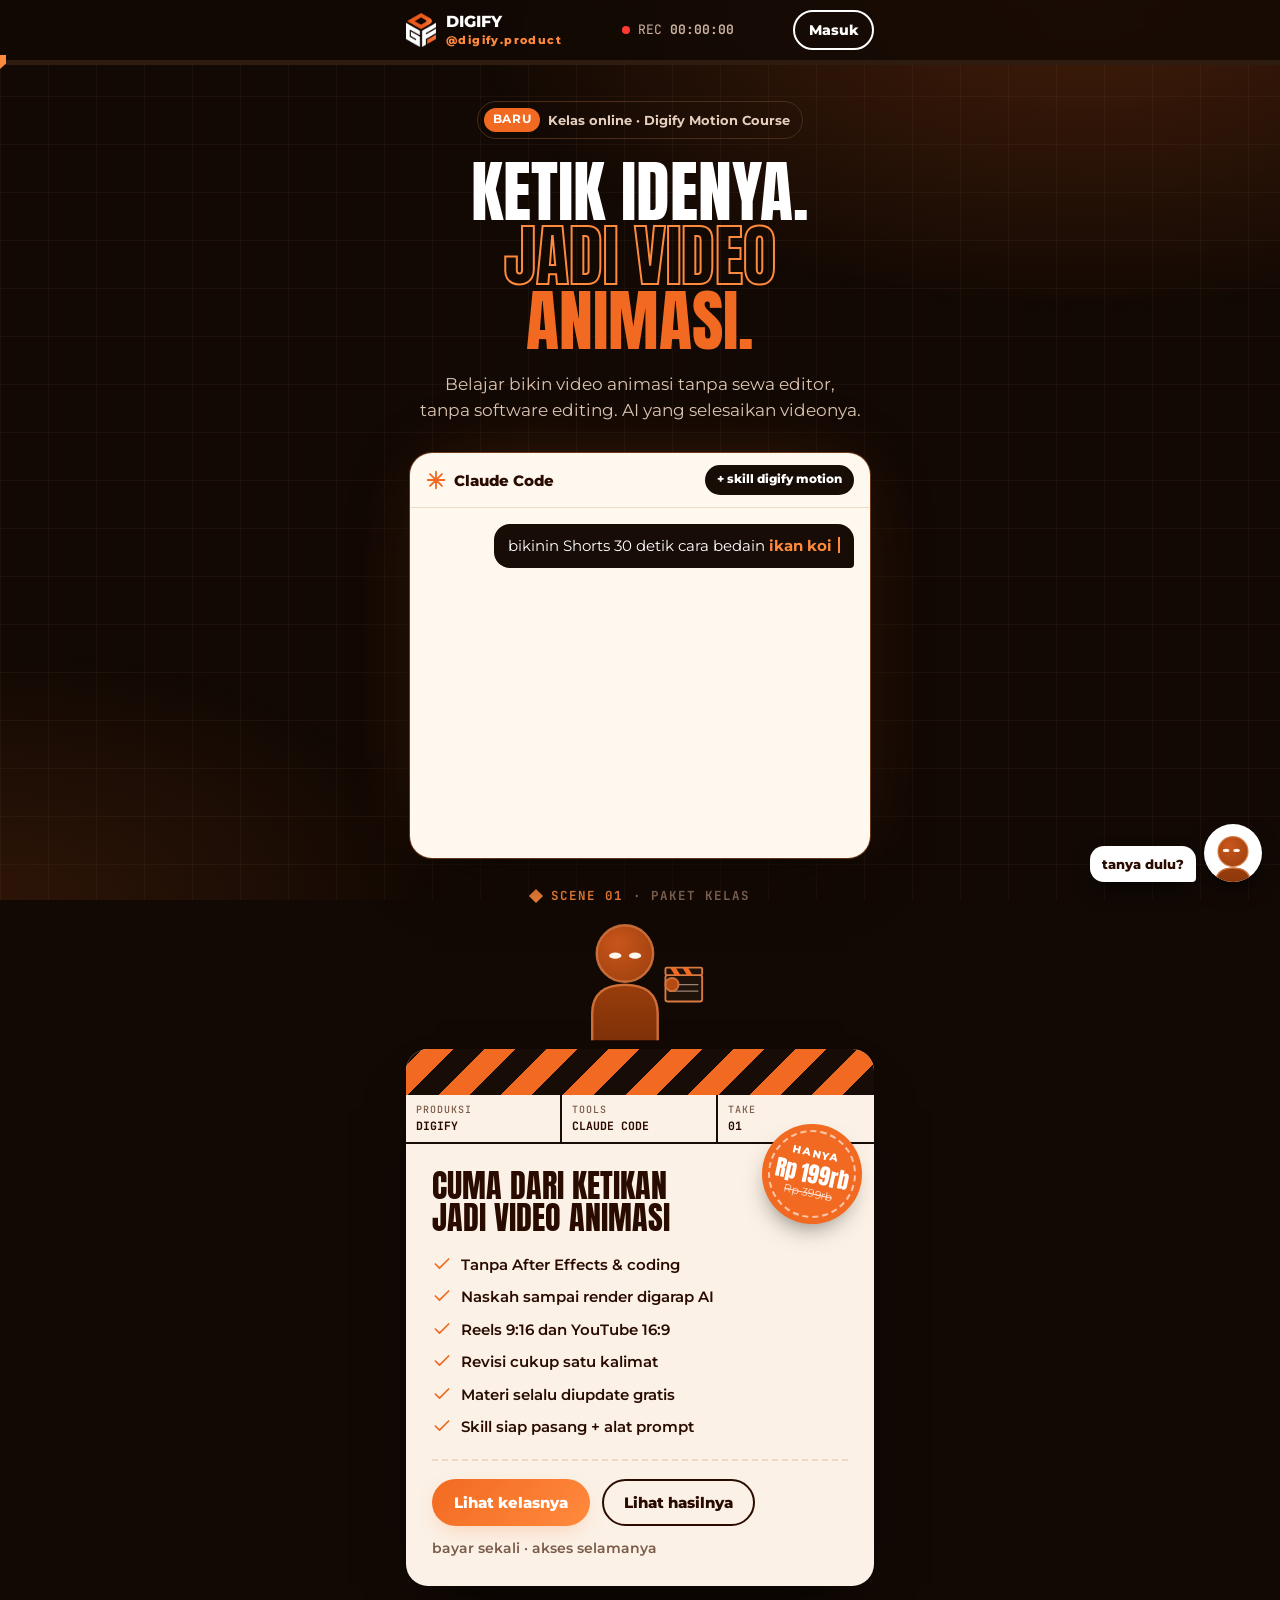
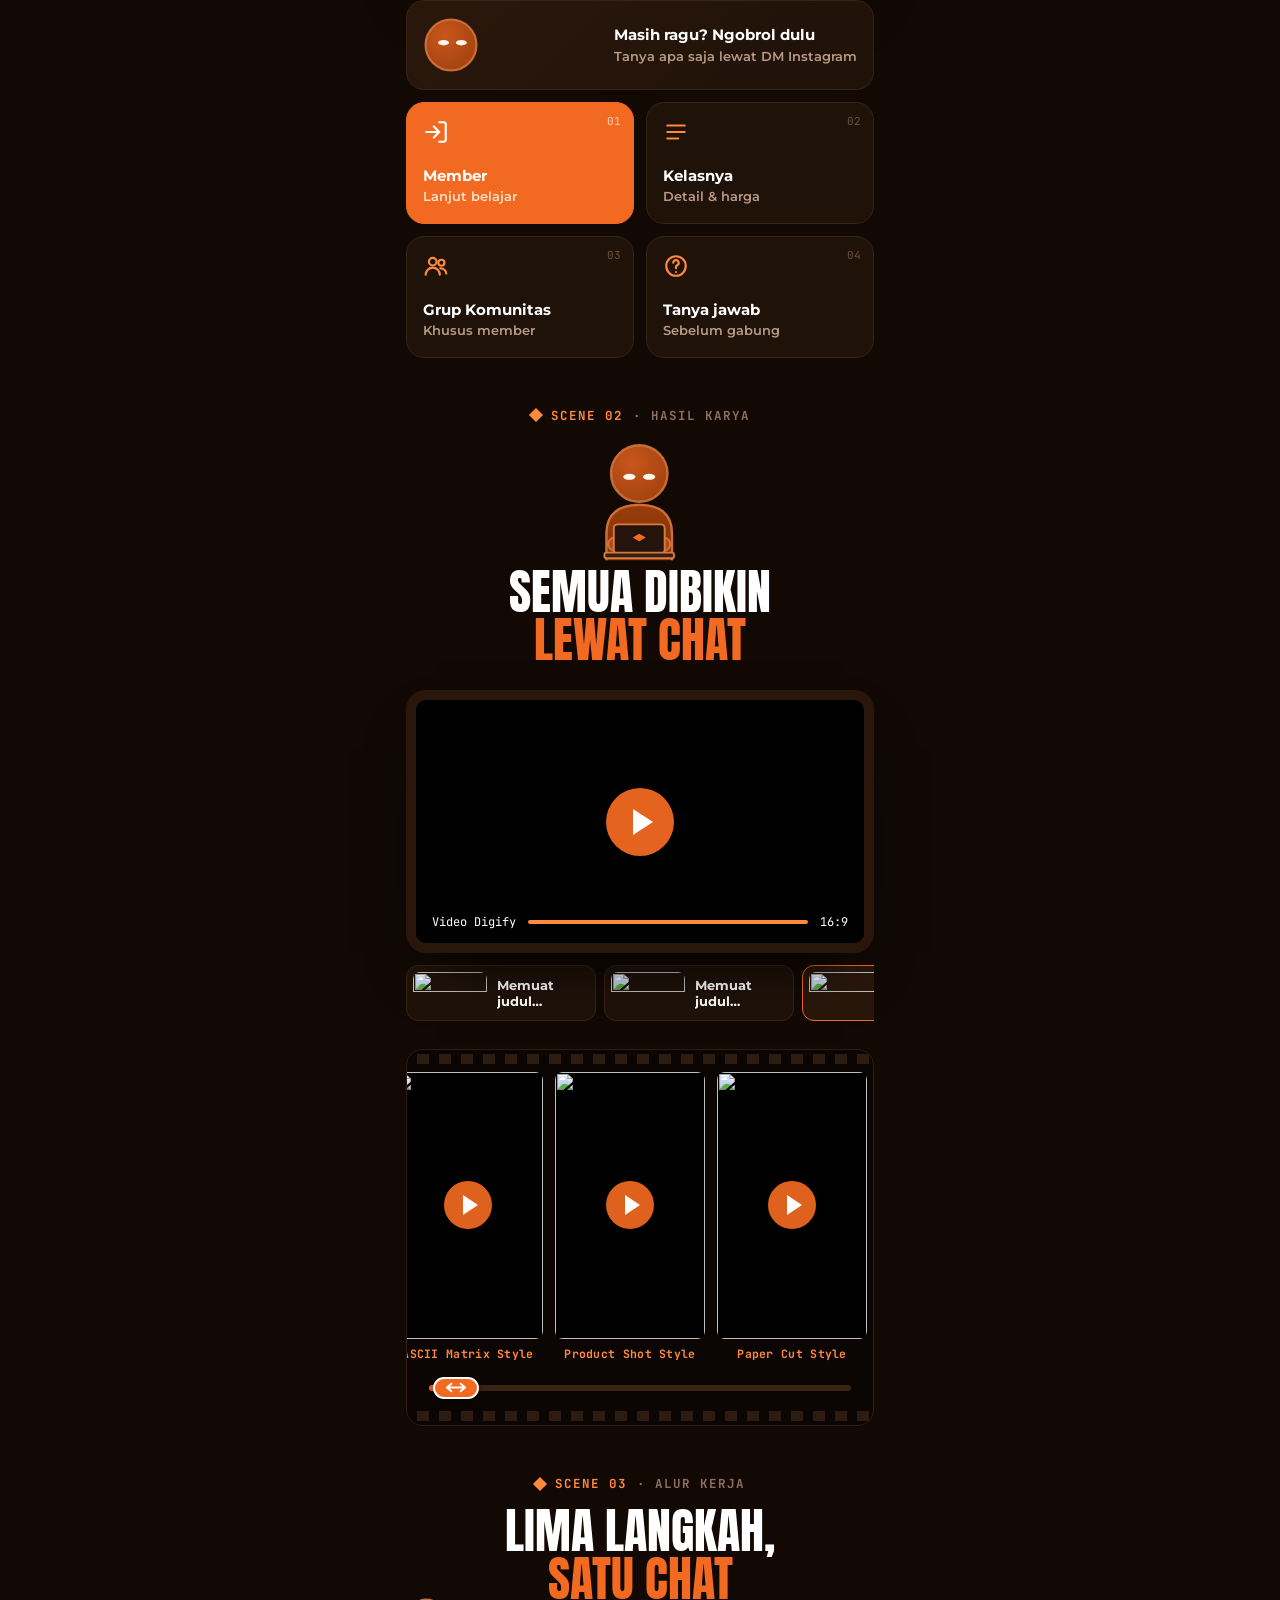
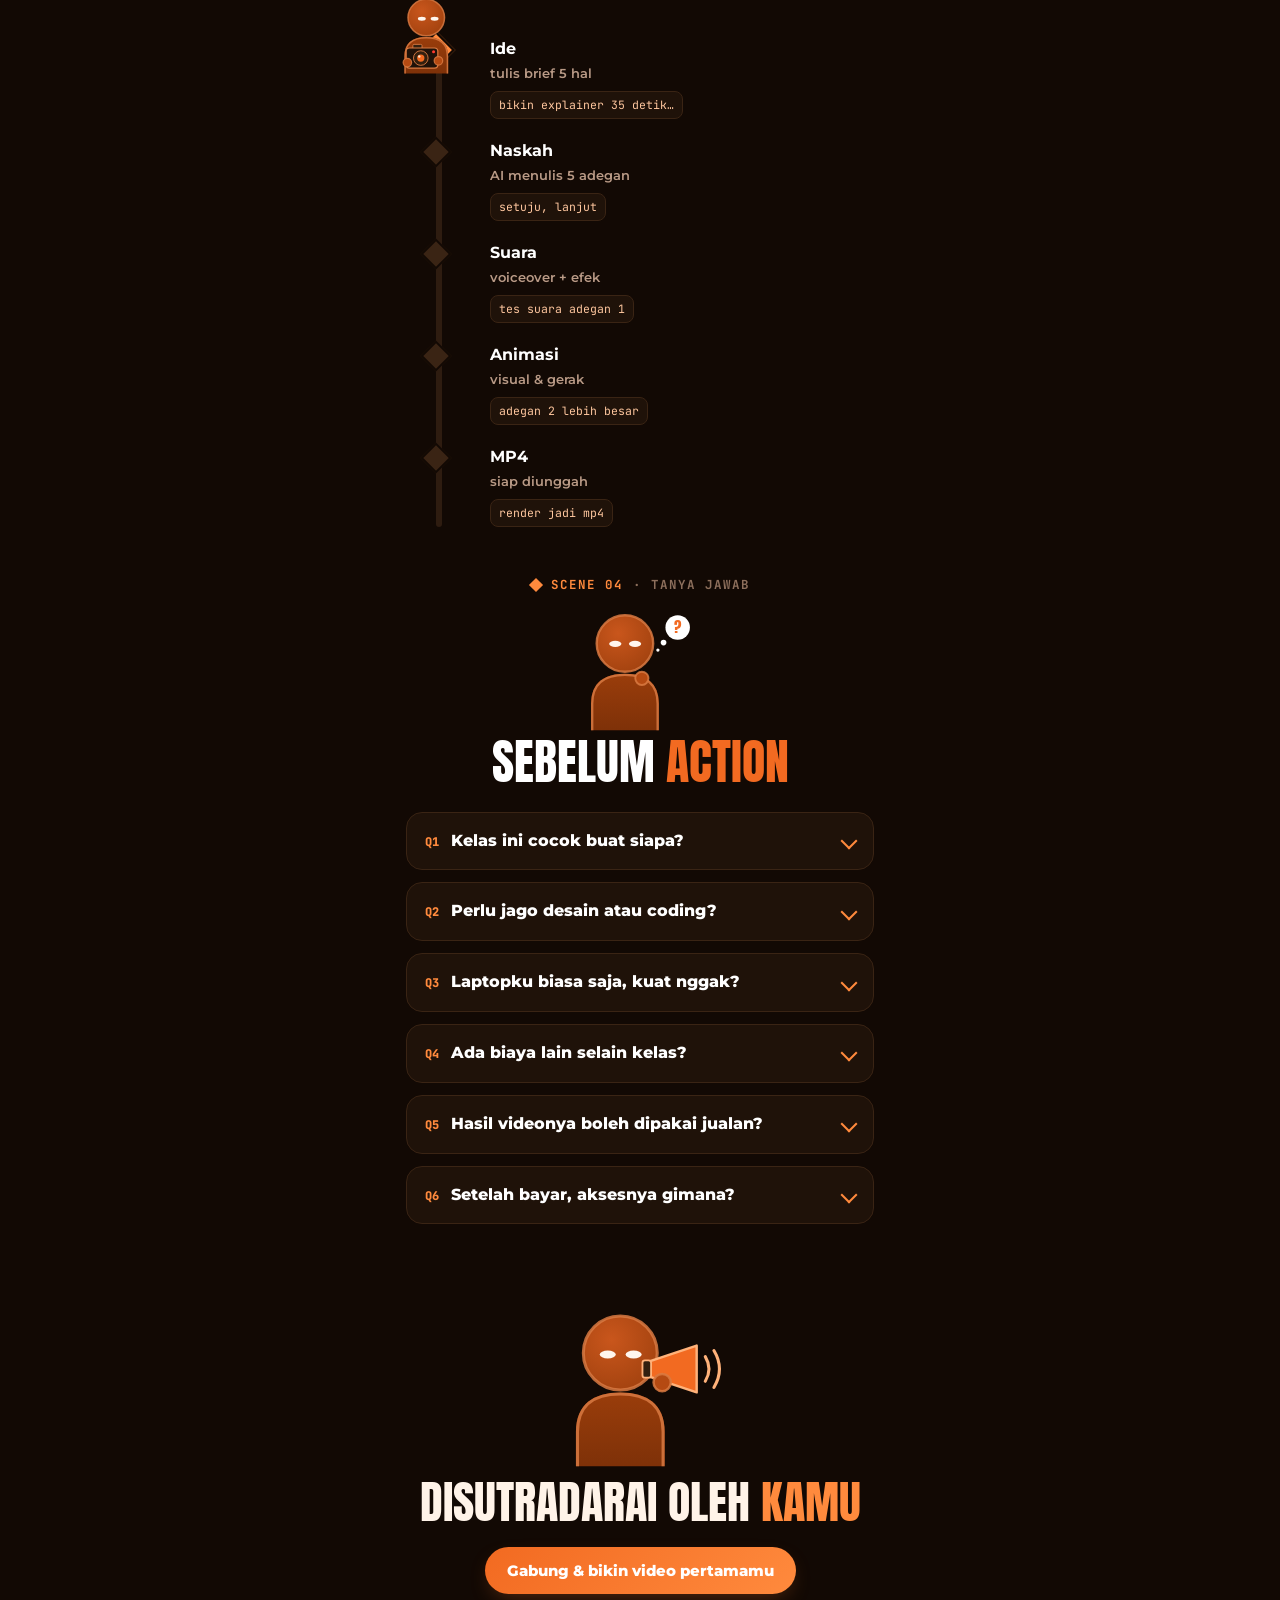
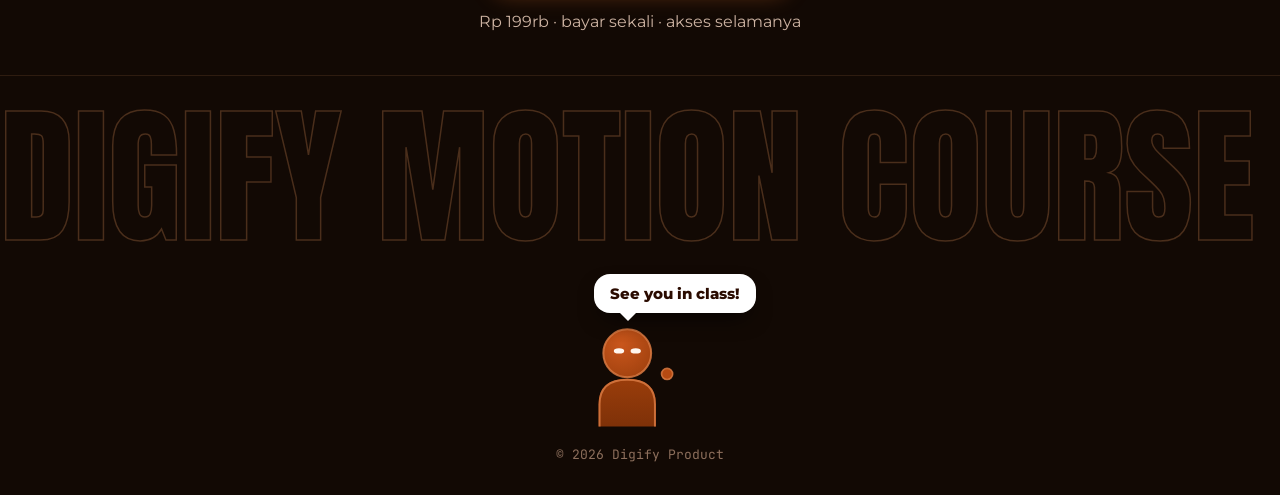
==== commit 3e7050f6: "Karya: 3 video dan 3 Shorts baru di depan; demo koi tetap memakai sampul koi Co-Authored-By: Claude " ====
--- a/index.html
+++ b/index.html
@@ -19,7 +19,7 @@
 <meta name="twitter:card" content="summary_large_image">
 <link rel="preconnect" href="https://fonts.googleapis.com"><link rel="preconnect" href="https://fonts.gstatic.com" crossorigin>
 <link href="https://fonts.googleapis.com/css2?family=Anton&family=JetBrains+Mono:wght@500;700&family=Montserrat:wght@500;600;700;800&display=swap" rel="stylesheet">
-<link rel="stylesheet" href="assets/base.css?v=2611221731">
+<link rel="stylesheet" href="assets/base.css?v=2611231119">
 <style>
 body{color:#fff;overflow-x:clip;background:#120904}
 /* kanvas editor: grid tipis + cahaya oranye */
@@ -435,13 +435,13 @@
 <a class="fab" data-ig-dm href="#" target="_blank" rel="noopener" aria-label="DM Instagram"><span class="bub">tanya dulu?</span><span class="hd"><span class="masc" data-m="full"></span></span></a>
 
 
-<script src="assets/config.js?v=2611221731"></script>
-<script src="assets/public.js?v=2611221731"></script>
-<script src="assets/mascot.js?v=2611221731"></script>
-<script src="assets/player.js?v=2611221731"></script>
-<script src="assets/karya.js?v=2611221731"></script>
-<script src="assets/credit.js?v=2611221731"></script>
-<script src="assets/smooth.js?v=2611221731"></script>
+<script src="assets/config.js?v=2611231119"></script>
+<script src="assets/public.js?v=2611231119"></script>
+<script src="assets/mascot.js?v=2611231119"></script>
+<script src="assets/player.js?v=2611231119"></script>
+<script src="assets/karya.js?v=2611231119"></script>
+<script src="assets/credit.js?v=2611231119"></script>
+<script src="assets/smooth.js?v=2611231119"></script>
 <script>
 const S=window.SITE, C=window.PUB;
 const tick='<svg class="ico" viewBox="0 0 24 24"><path d="M20 6 9 17l-5-5"/></svg>';
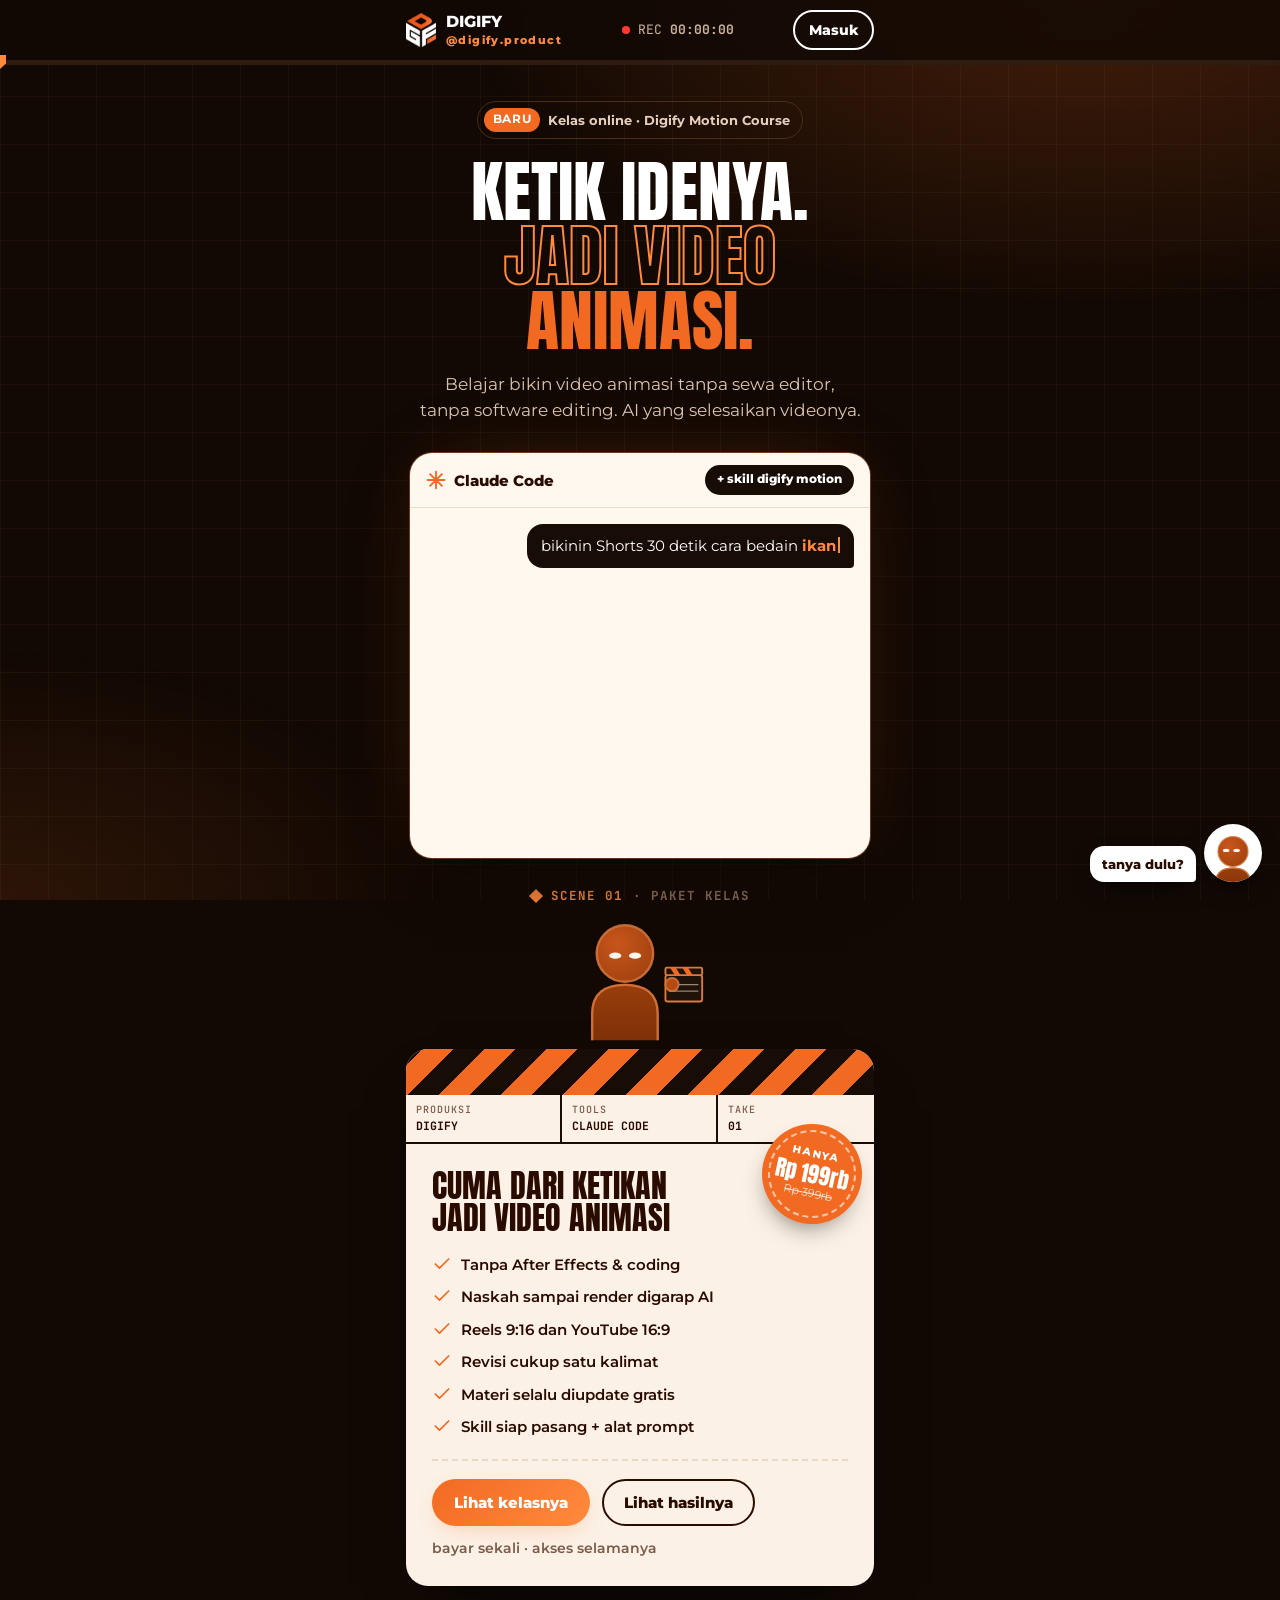
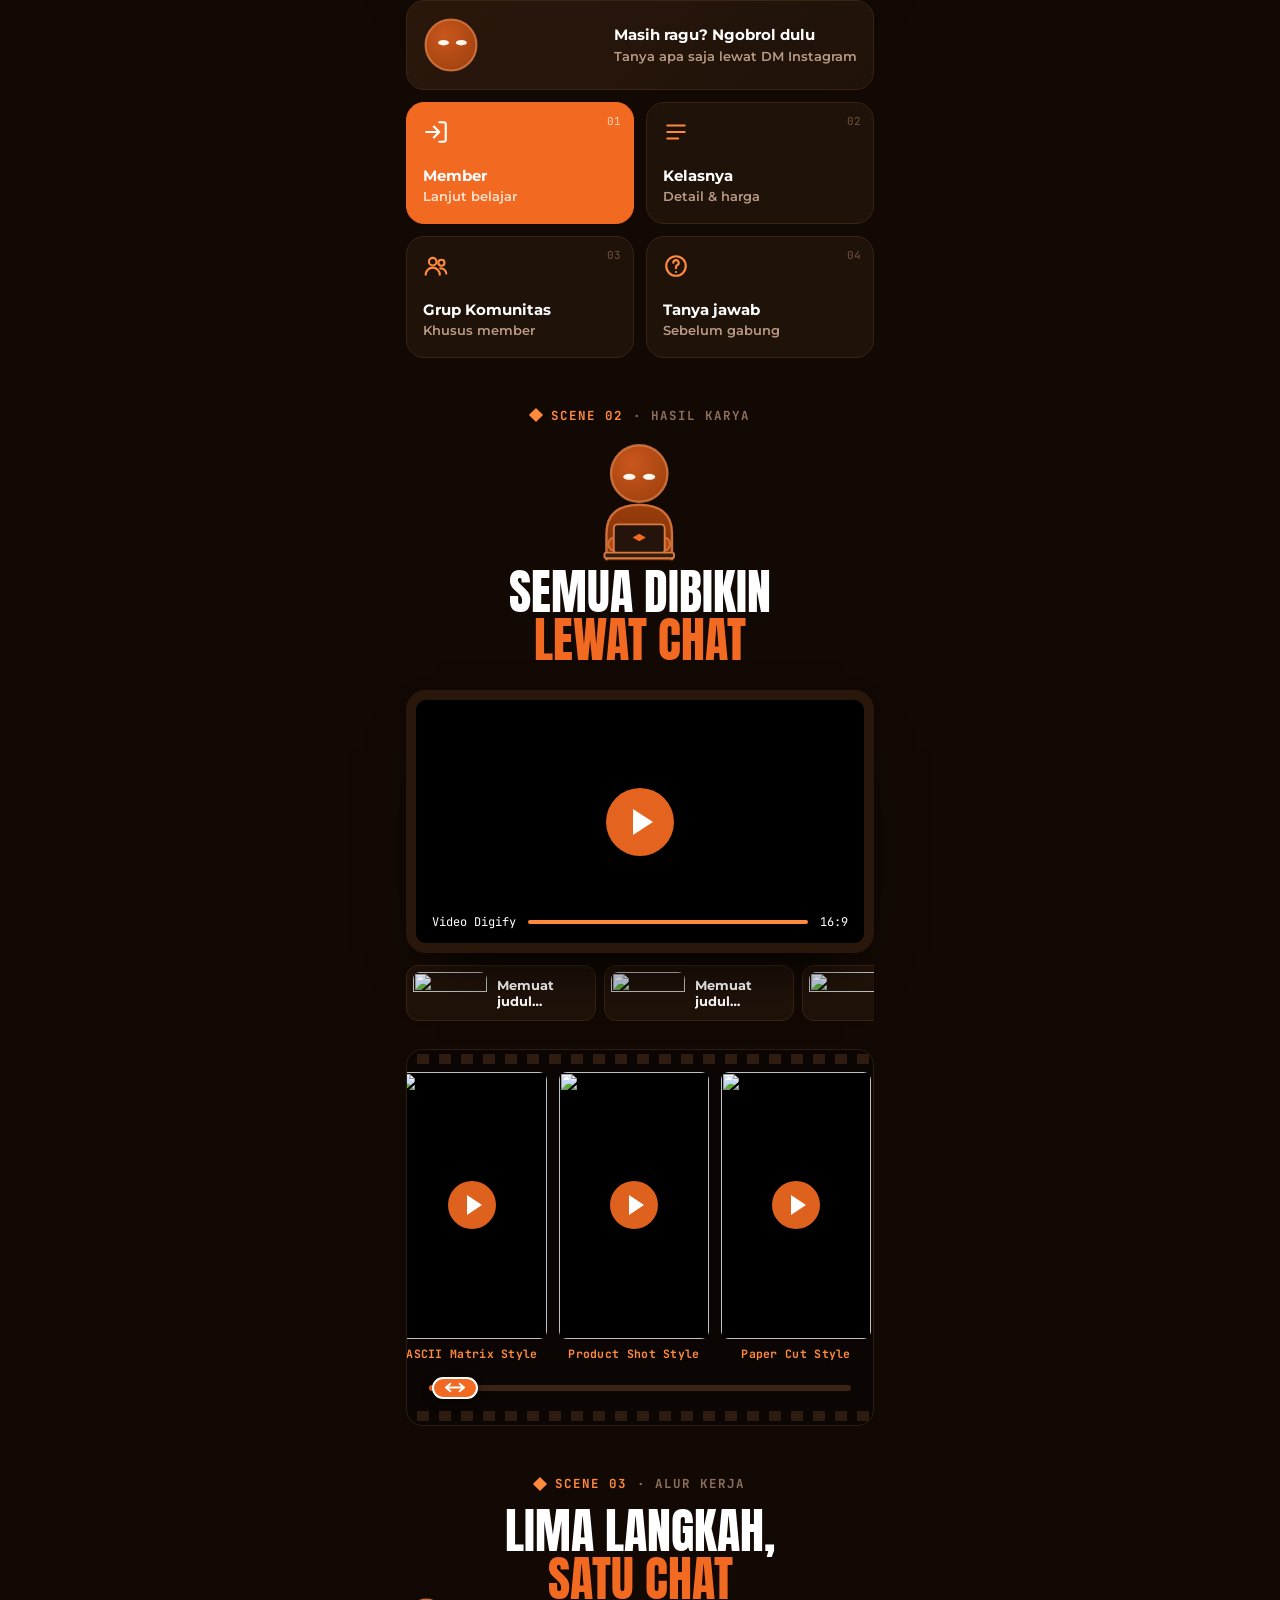
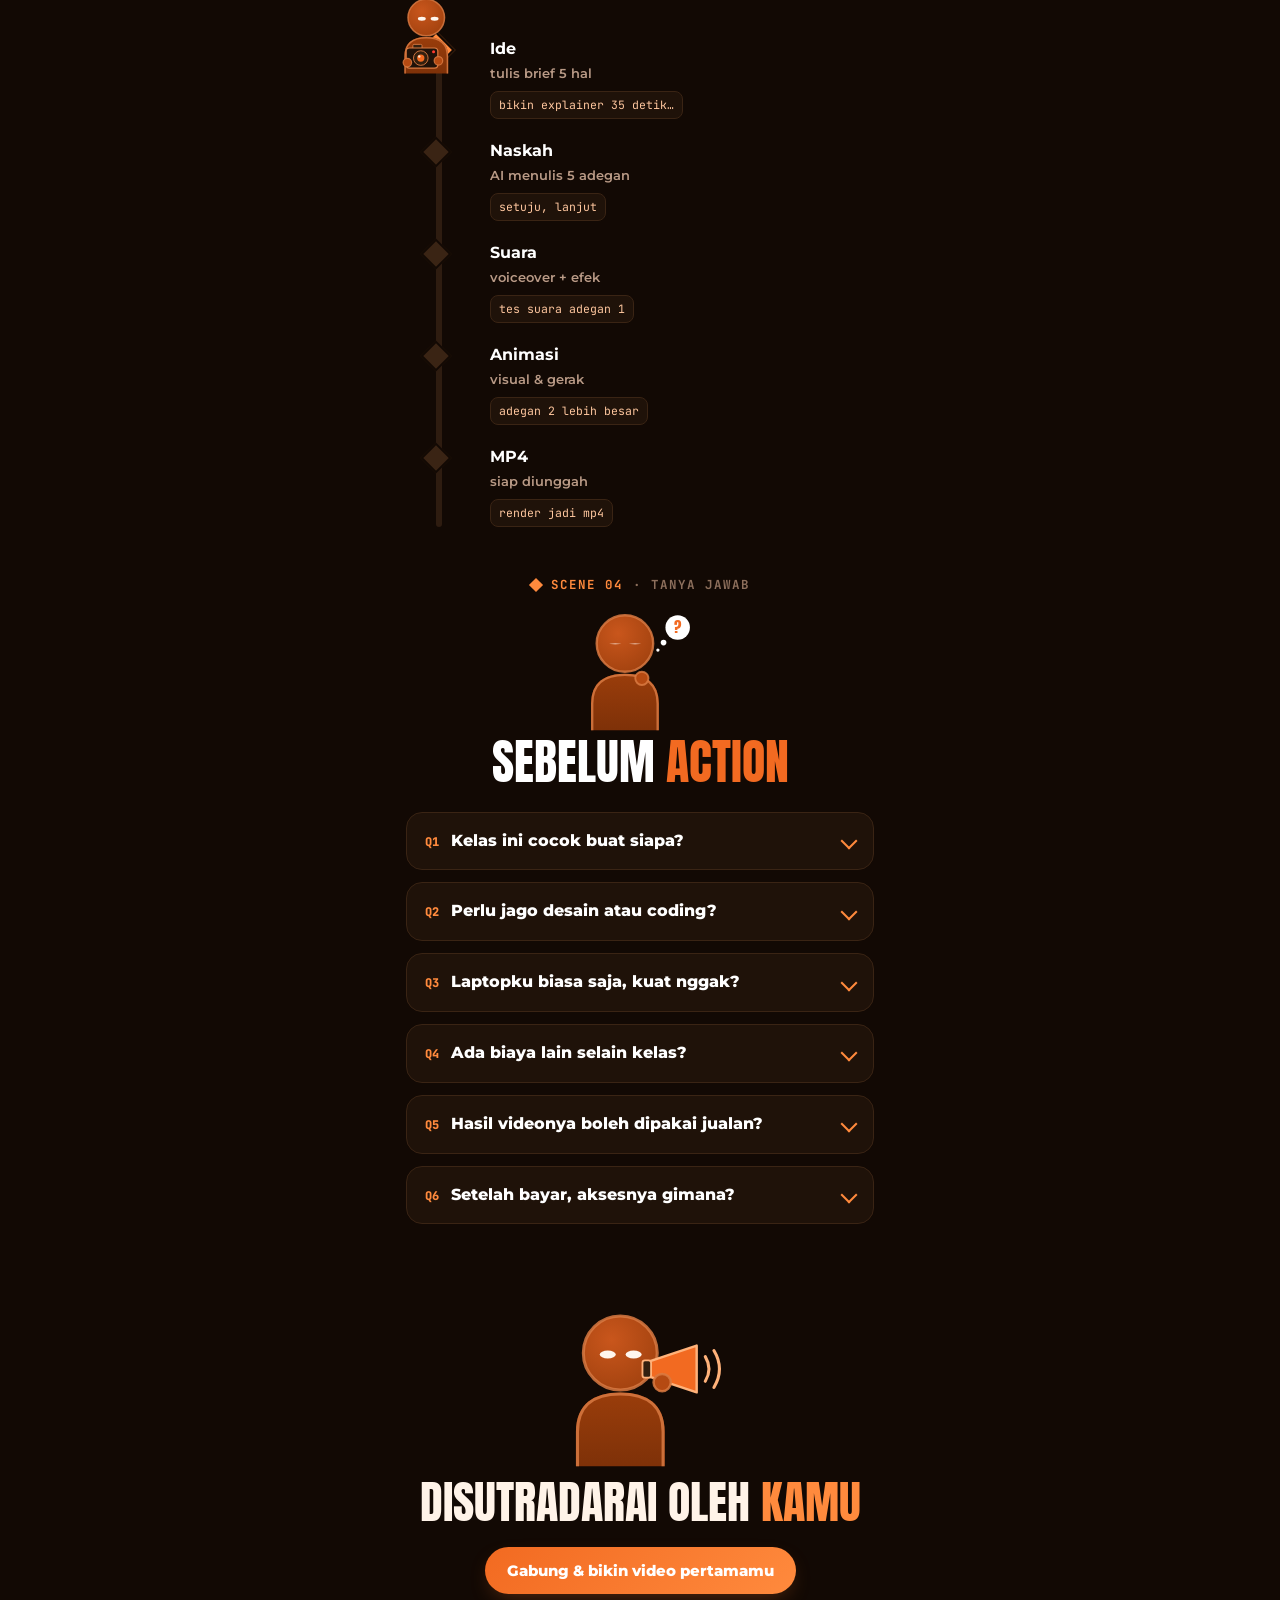
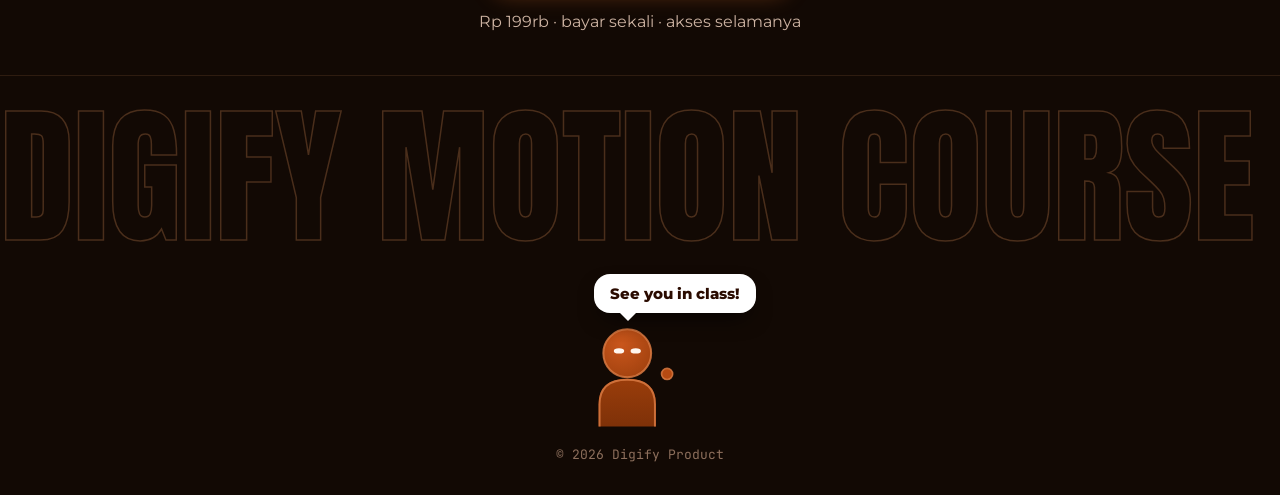
==== commit f25de2dc: "Referensi Style: klip ASCII Matrix, Product Shot, Paper Cut Co-Authored-By: Claude Opus 5.5 <noreply" ====
--- a/index.html
+++ b/index.html
@@ -19,7 +19,7 @@
 <meta name="twitter:card" content="summary_large_image">
 <link rel="preconnect" href="https://fonts.googleapis.com"><link rel="preconnect" href="https://fonts.gstatic.com" crossorigin>
 <link href="https://fonts.googleapis.com/css2?family=Anton&family=JetBrains+Mono:wght@500;700&family=Montserrat:wght@500;600;700;800&display=swap" rel="stylesheet">
-<link rel="stylesheet" href="assets/base.css?v=2611231119">
+<link rel="stylesheet" href="assets/base.css?v=2611231121">
 <style>
 body{color:#fff;overflow-x:clip;background:#120904}
 /* kanvas editor: grid tipis + cahaya oranye */
@@ -435,13 +435,13 @@
 <a class="fab" data-ig-dm href="#" target="_blank" rel="noopener" aria-label="DM Instagram"><span class="bub">tanya dulu?</span><span class="hd"><span class="masc" data-m="full"></span></span></a>
 
 
-<script src="assets/config.js?v=2611231119"></script>
-<script src="assets/public.js?v=2611231119"></script>
-<script src="assets/mascot.js?v=2611231119"></script>
-<script src="assets/player.js?v=2611231119"></script>
-<script src="assets/karya.js?v=2611231119"></script>
-<script src="assets/credit.js?v=2611231119"></script>
-<script src="assets/smooth.js?v=2611231119"></script>
+<script src="assets/config.js?v=2611231121"></script>
+<script src="assets/public.js?v=2611231121"></script>
+<script src="assets/mascot.js?v=2611231121"></script>
+<script src="assets/player.js?v=2611231121"></script>
+<script src="assets/karya.js?v=2611231121"></script>
+<script src="assets/credit.js?v=2611231121"></script>
+<script src="assets/smooth.js?v=2611231121"></script>
 <script>
 const S=window.SITE, C=window.PUB;
 const tick='<svg class="ico" viewBox="0 0 24 24"><path d="M20 6 9 17l-5-5"/></svg>';
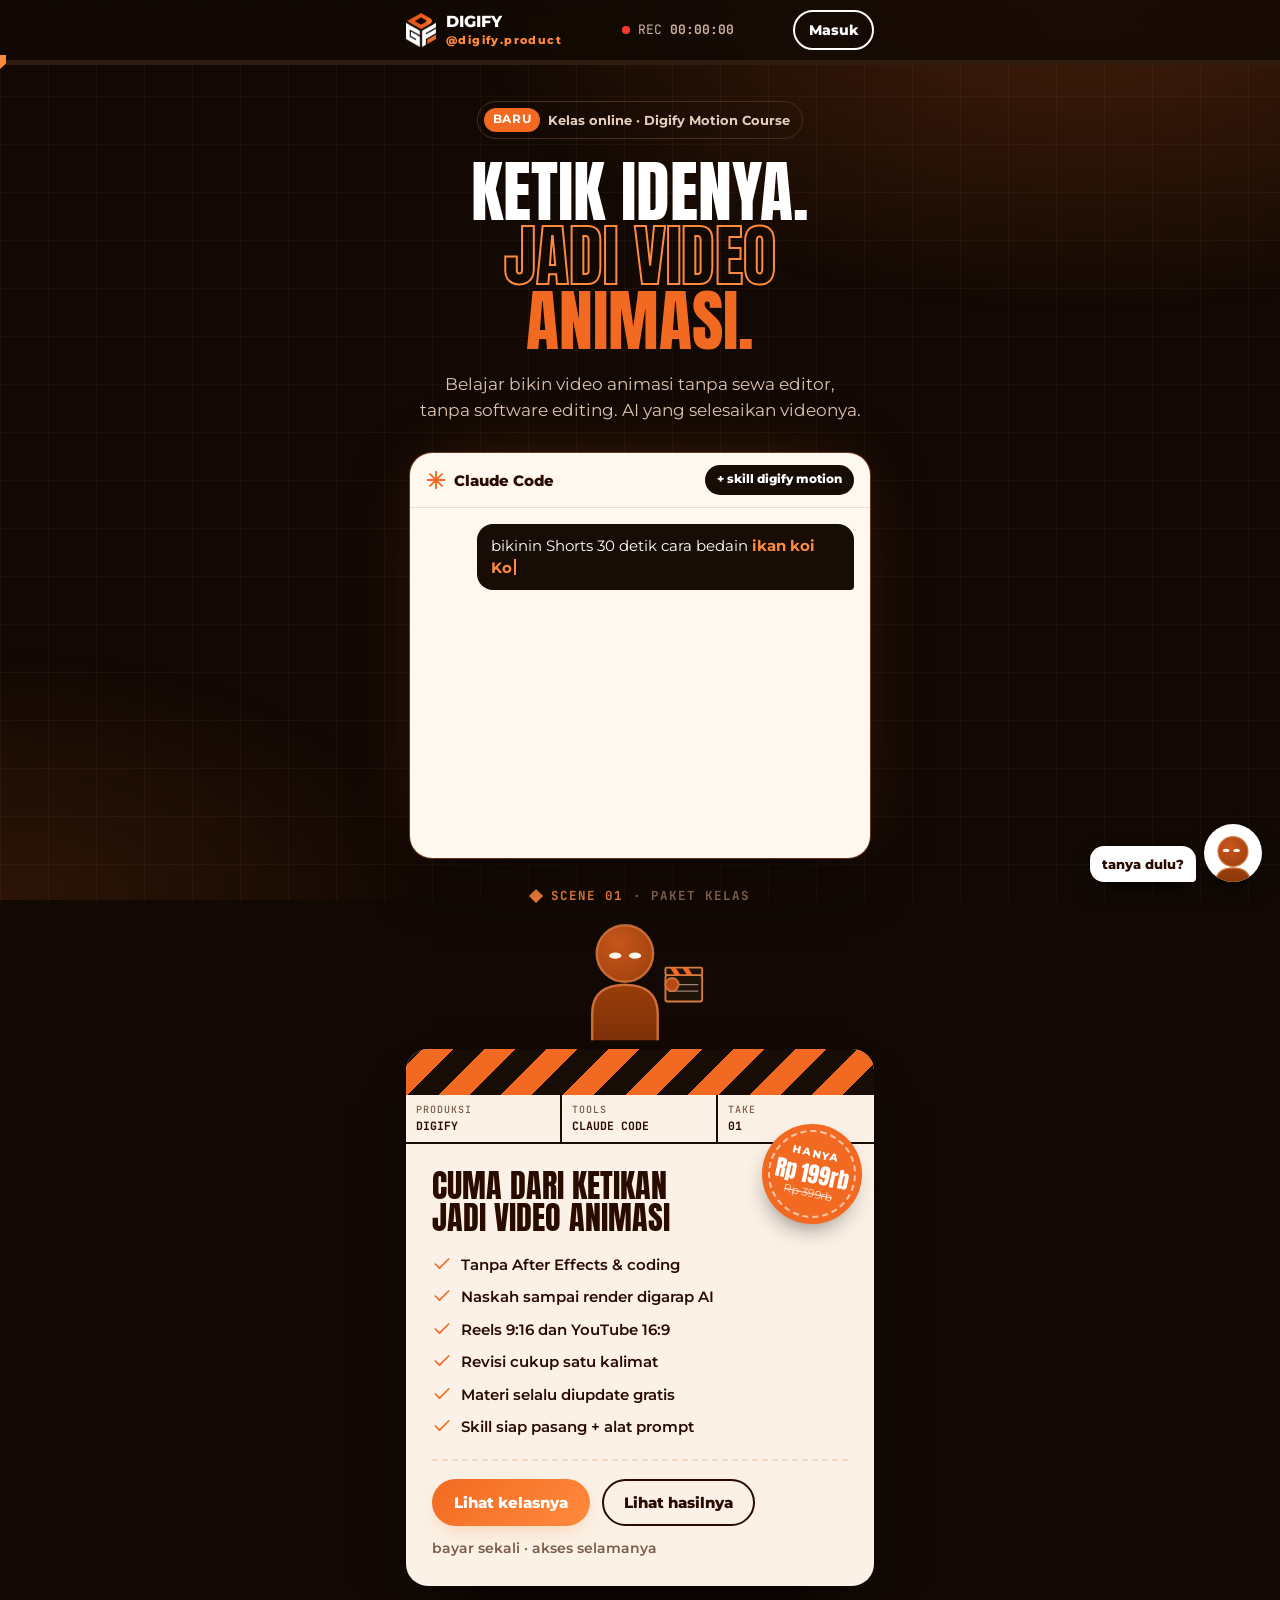
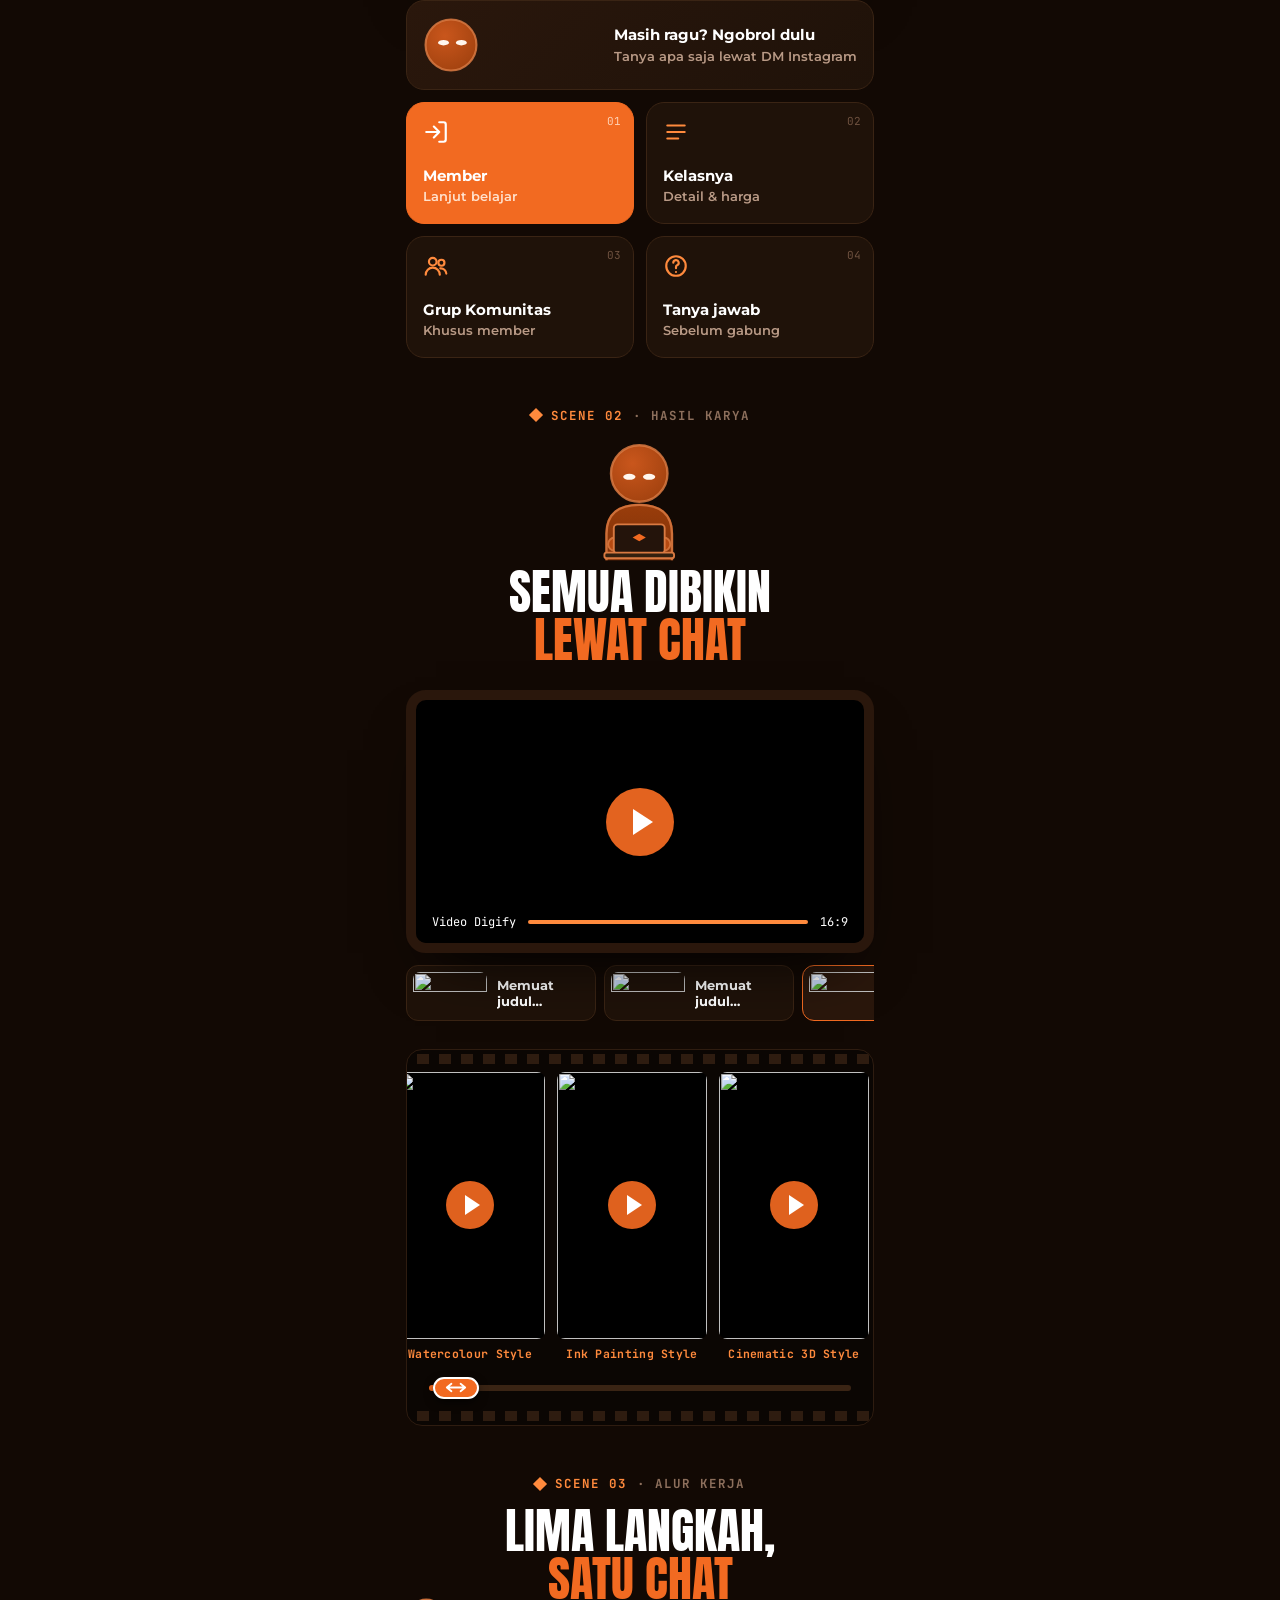
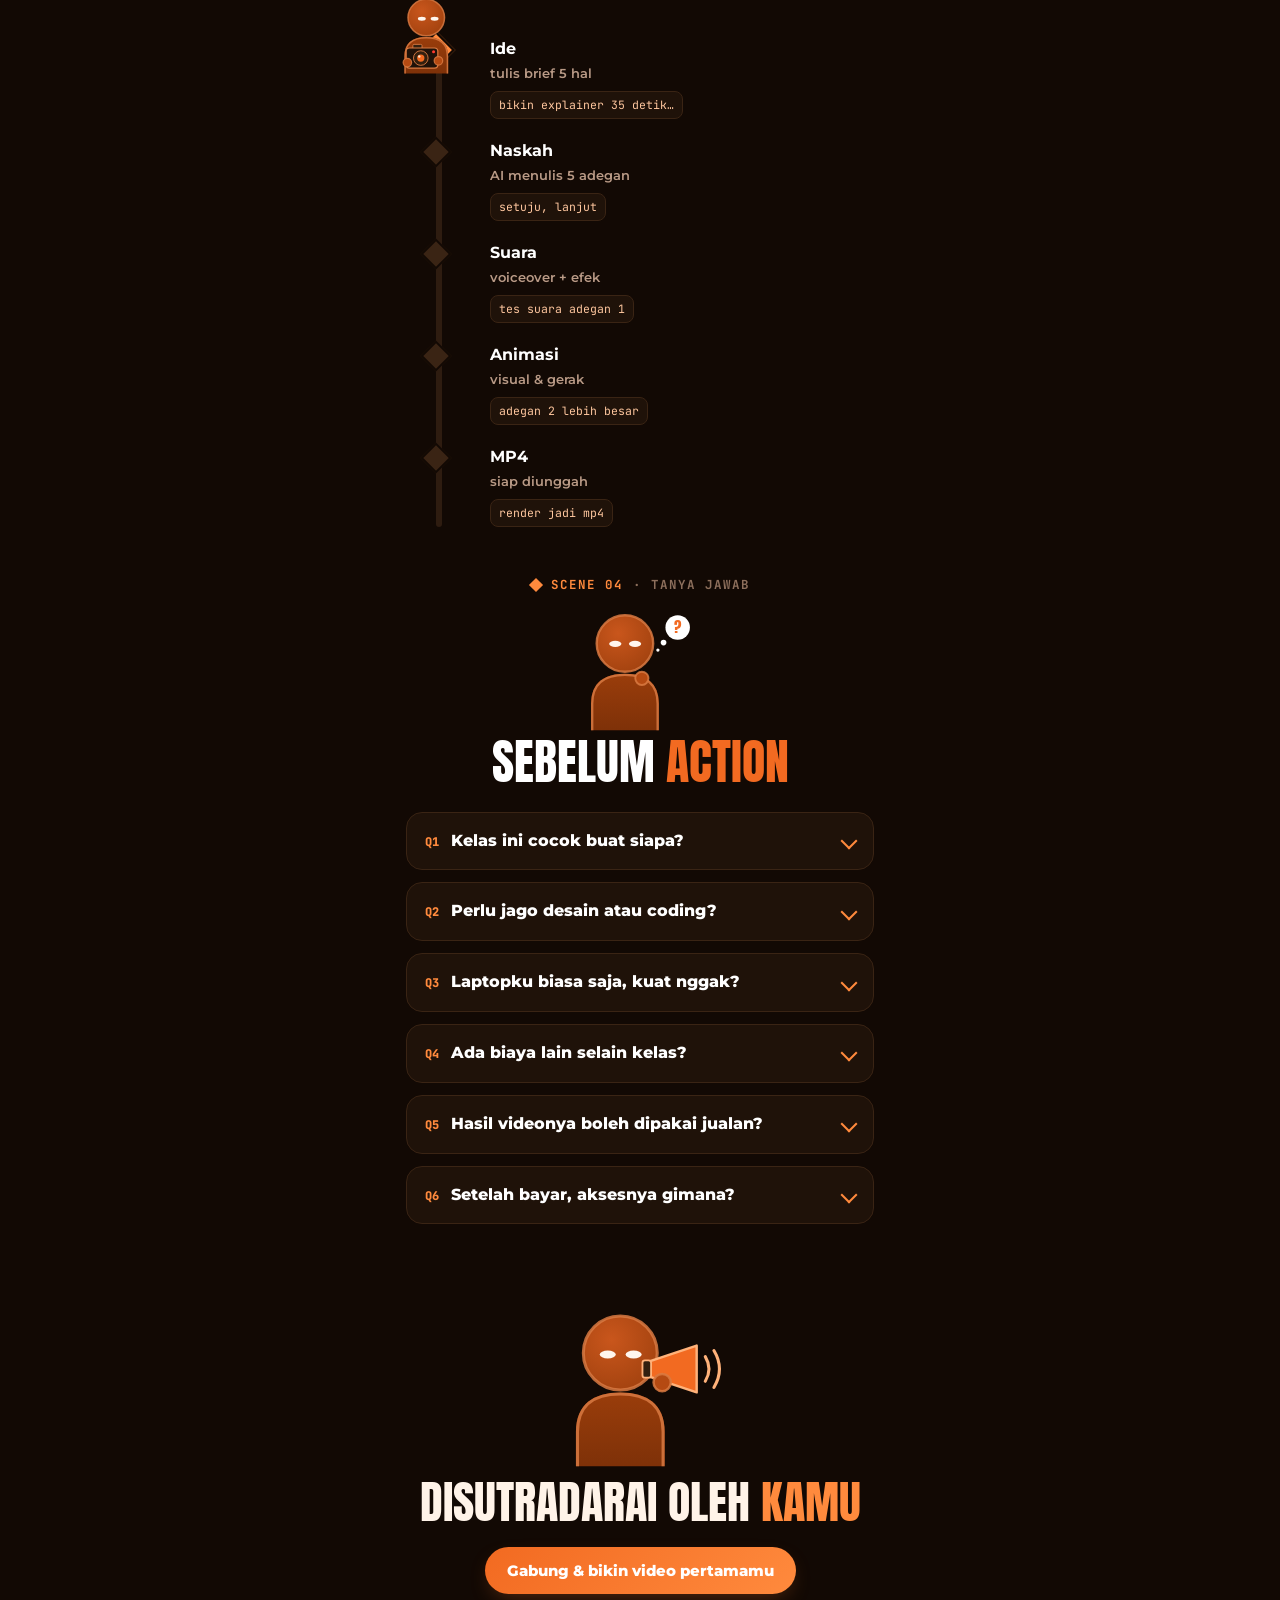
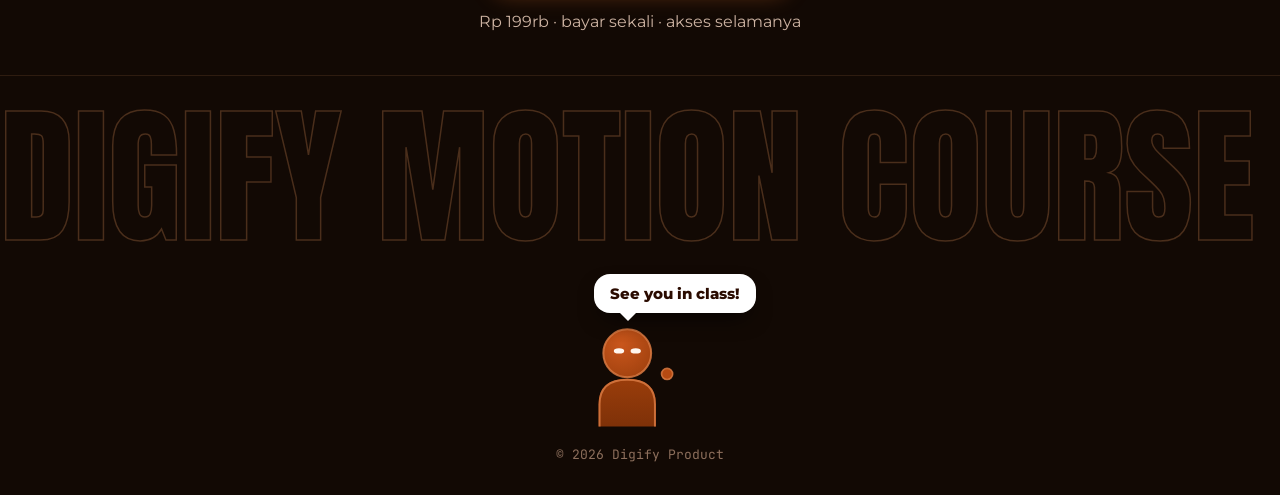
==== commit f19582ac: "Karya: 3 Shorts baru dipindah ke urutan paling belakang Co-Authored-By: Claude Opus 5.5 <noreply@ant" ====
--- a/index.html
+++ b/index.html
@@ -19,7 +19,7 @@
 <meta name="twitter:card" content="summary_large_image">
 <link rel="preconnect" href="https://fonts.googleapis.com"><link rel="preconnect" href="https://fonts.gstatic.com" crossorigin>
 <link href="https://fonts.googleapis.com/css2?family=Anton&family=JetBrains+Mono:wght@500;700&family=Montserrat:wght@500;600;700;800&display=swap" rel="stylesheet">
-<link rel="stylesheet" href="assets/base.css?v=2611231121">
+<link rel="stylesheet" href="assets/base.css?v=2611231139">
 <style>
 body{color:#fff;overflow-x:clip;background:#120904}
 /* kanvas editor: grid tipis + cahaya oranye */
@@ -435,13 +435,13 @@
 <a class="fab" data-ig-dm href="#" target="_blank" rel="noopener" aria-label="DM Instagram"><span class="bub">tanya dulu?</span><span class="hd"><span class="masc" data-m="full"></span></span></a>
 
 
-<script src="assets/config.js?v=2611231121"></script>
-<script src="assets/public.js?v=2611231121"></script>
-<script src="assets/mascot.js?v=2611231121"></script>
-<script src="assets/player.js?v=2611231121"></script>
-<script src="assets/karya.js?v=2611231121"></script>
-<script src="assets/credit.js?v=2611231121"></script>
-<script src="assets/smooth.js?v=2611231121"></script>
+<script src="assets/config.js?v=2611231139"></script>
+<script src="assets/public.js?v=2611231139"></script>
+<script src="assets/mascot.js?v=2611231139"></script>
+<script src="assets/player.js?v=2611231139"></script>
+<script src="assets/karya.js?v=2611231139"></script>
+<script src="assets/credit.js?v=2611231139"></script>
+<script src="assets/smooth.js?v=2611231139"></script>
 <script>
 const S=window.SITE, C=window.PUB;
 const tick='<svg class="ico" viewBox="0 0 24 24"><path d="M20 6 9 17l-5-5"/></svg>';
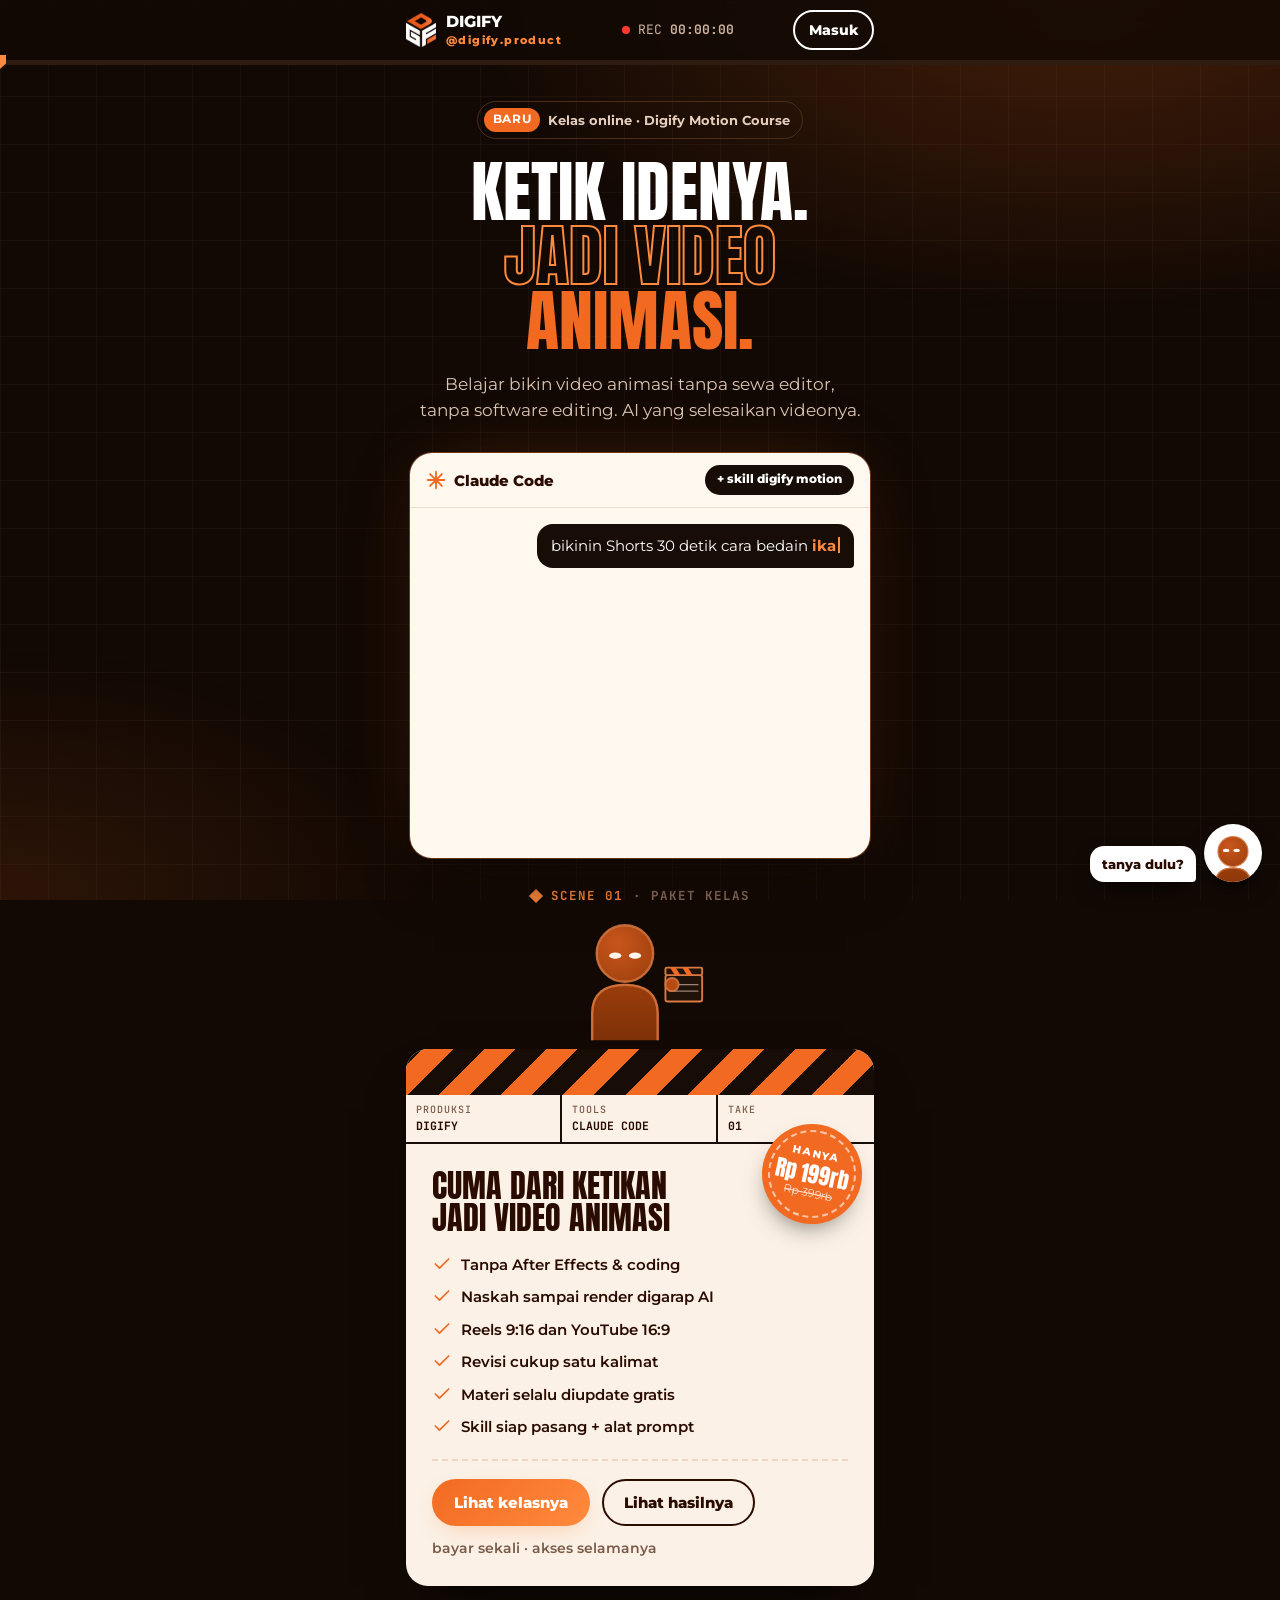
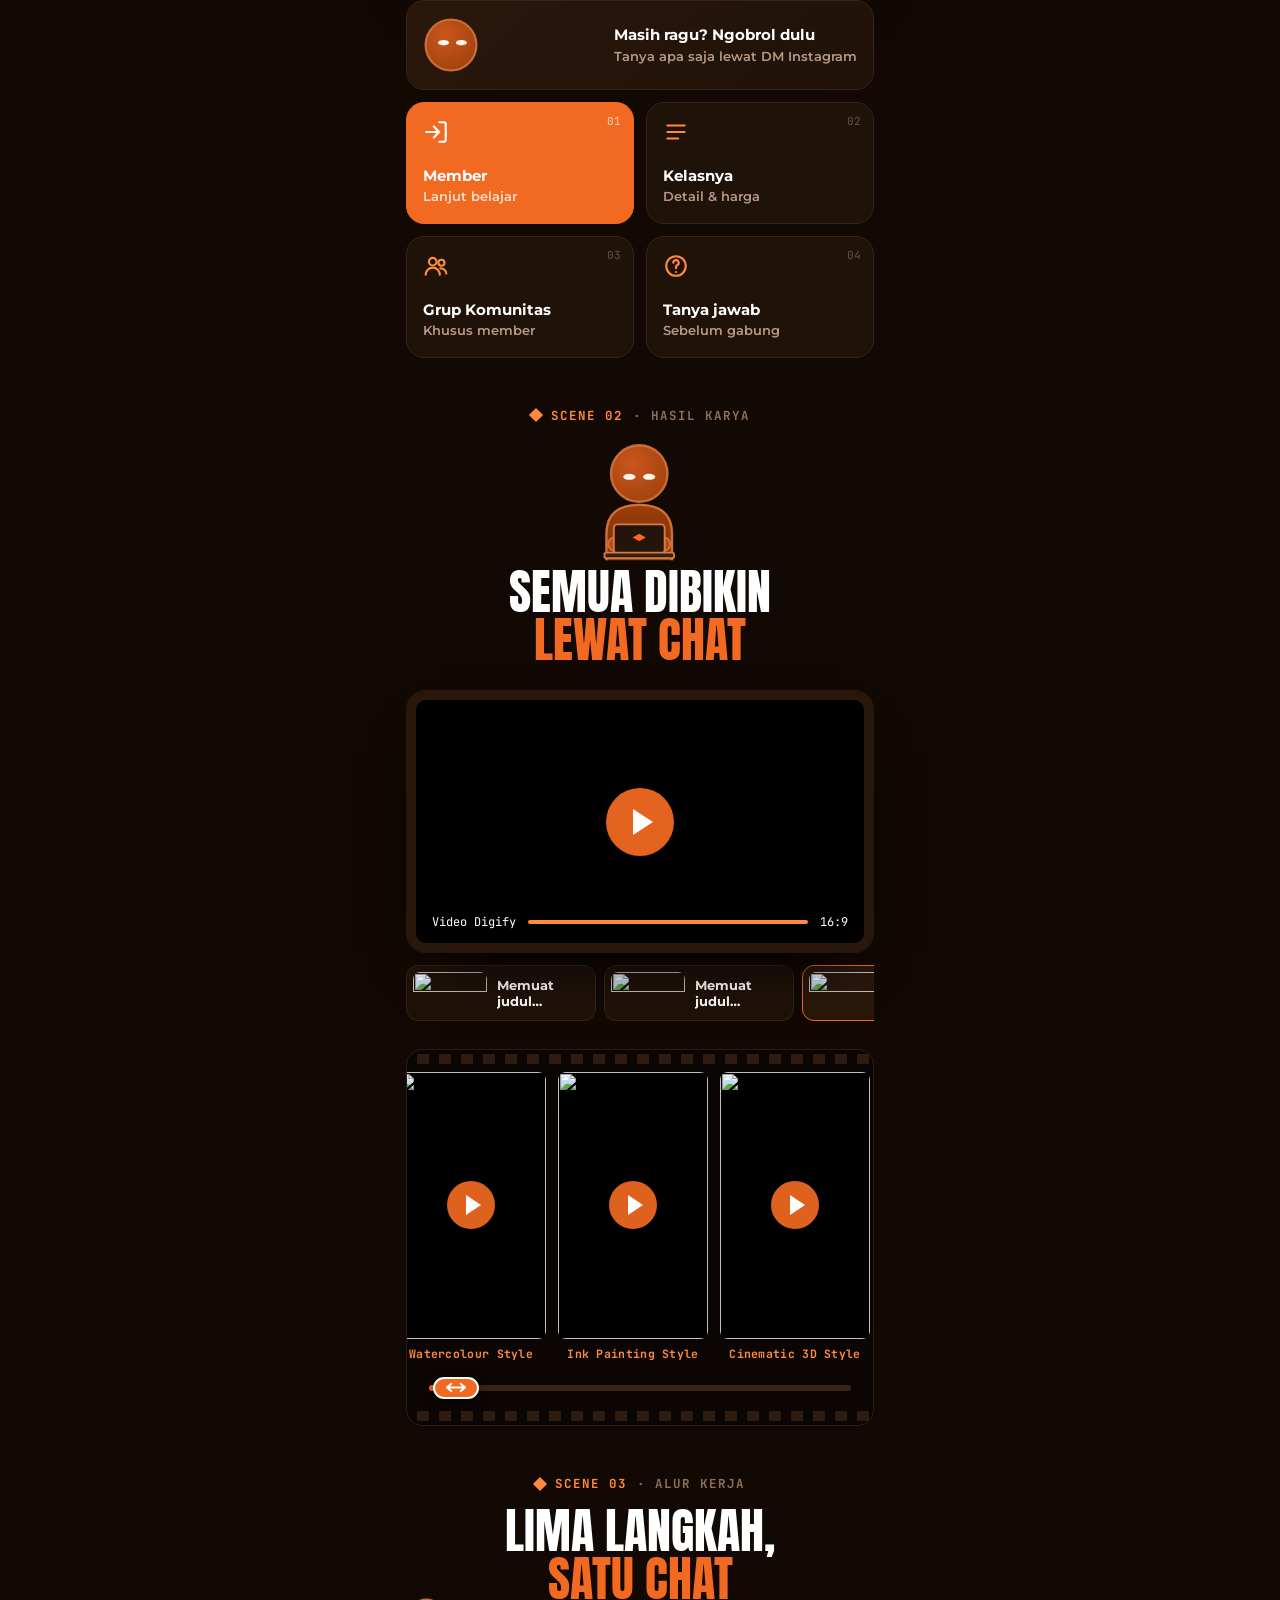
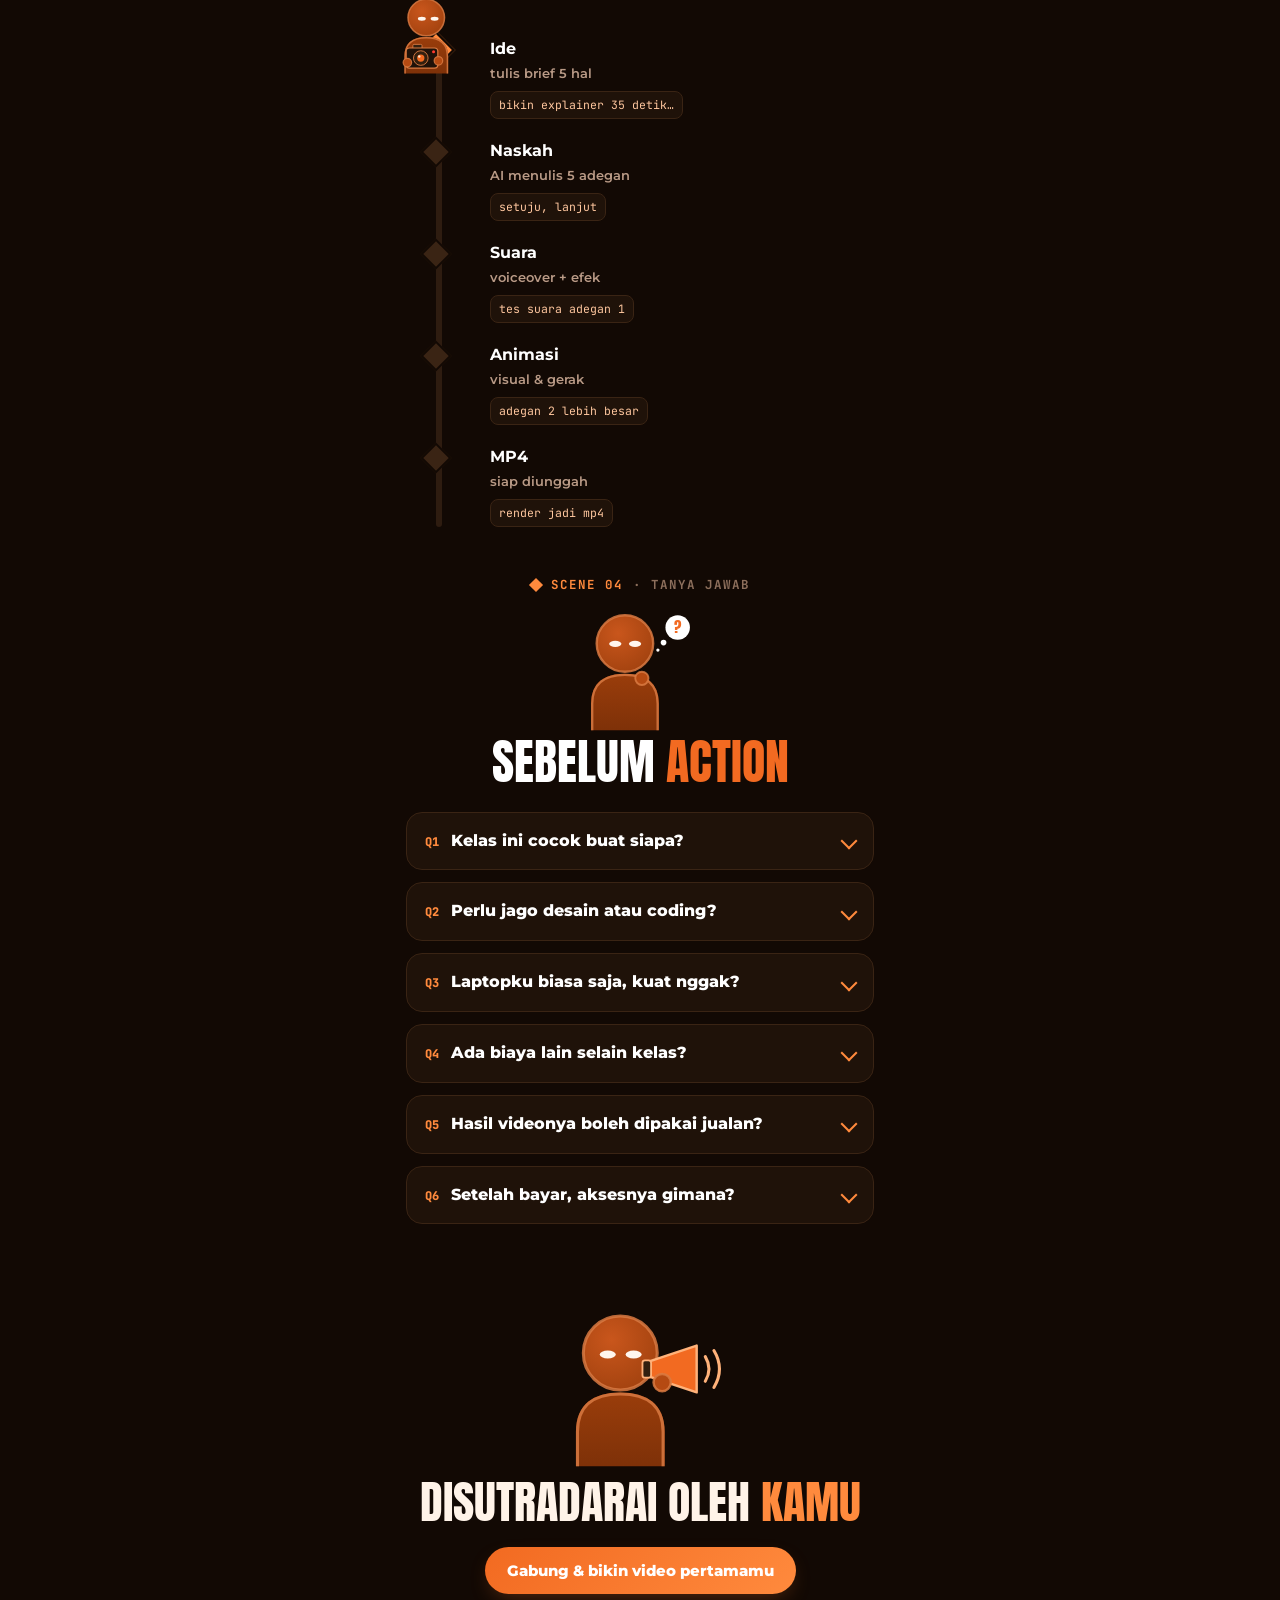
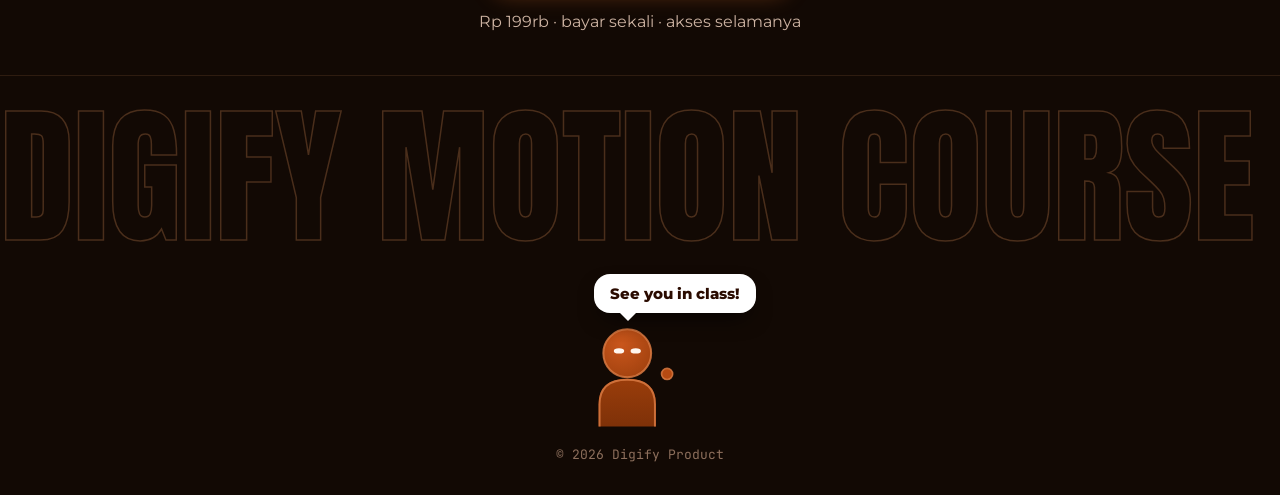
==== commit 46a86a6f: "Pasang Meta Pixel + relay CAPI Scalev (ViewContent, InitiateCheckout, Purchase)" ====
--- a/index.html
+++ b/index.html
@@ -3,6 +3,7 @@
 <head>
 <meta charset="utf-8">
 <script>/* alamat tanpa .html */if(/\.html$/.test(location.pathname)&&!/^(localhost|127\.)/.test(location.hostname))history.replaceState(null,"",location.pathname.replace(/(index)?\.html$/,"")+location.search+location.hash)</script>
+<script src="assets/track.js?v=2611231412"></script>
 
 <meta name="viewport" content="width=device-width,initial-scale=1">
 <title>Digify Product · Dari ketikan jadi video animasi</title>
@@ -19,7 +20,7 @@
 <meta name="twitter:card" content="summary_large_image">
 <link rel="preconnect" href="https://fonts.googleapis.com"><link rel="preconnect" href="https://fonts.gstatic.com" crossorigin>
 <link href="https://fonts.googleapis.com/css2?family=Anton&family=JetBrains+Mono:wght@500;700&family=Montserrat:wght@500;600;700;800&display=swap" rel="stylesheet">
-<link rel="stylesheet" href="assets/base.css?v=2611231139">
+<link rel="stylesheet" href="assets/base.css?v=2611231412">
 <style>
 body{color:#fff;overflow-x:clip;background:#120904}
 /* kanvas editor: grid tipis + cahaya oranye */
@@ -316,6 +317,7 @@
 </style>
 </head>
 <body>
+<noscript><img height="1" width="1" style="display:none" alt="" src="https://www.facebook.com/tr?id=1865650091289894&ev=PageView&noscript=1"></noscript>
 <div class="canvas"></div>
 
 <header class="top">
@@ -435,13 +437,13 @@
 <a class="fab" data-ig-dm href="#" target="_blank" rel="noopener" aria-label="DM Instagram"><span class="bub">tanya dulu?</span><span class="hd"><span class="masc" data-m="full"></span></span></a>
 
 
-<script src="assets/config.js?v=2611231139"></script>
-<script src="assets/public.js?v=2611231139"></script>
-<script src="assets/mascot.js?v=2611231139"></script>
-<script src="assets/player.js?v=2611231139"></script>
-<script src="assets/karya.js?v=2611231139"></script>
-<script src="assets/credit.js?v=2611231139"></script>
-<script src="assets/smooth.js?v=2611231139"></script>
+<script src="assets/config.js?v=2611231412"></script>
+<script src="assets/public.js?v=2611231412"></script>
+<script src="assets/mascot.js?v=2611231412"></script>
+<script src="assets/player.js?v=2611231412"></script>
+<script src="assets/karya.js?v=2611231412"></script>
+<script src="assets/credit.js?v=2611231412"></script>
+<script src="assets/smooth.js?v=2611231412"></script>
 <script>
 const S=window.SITE, C=window.PUB;
 const tick='<svg class="ico" viewBox="0 0 24 24"><path d="M20 6 9 17l-5-5"/></svg>';
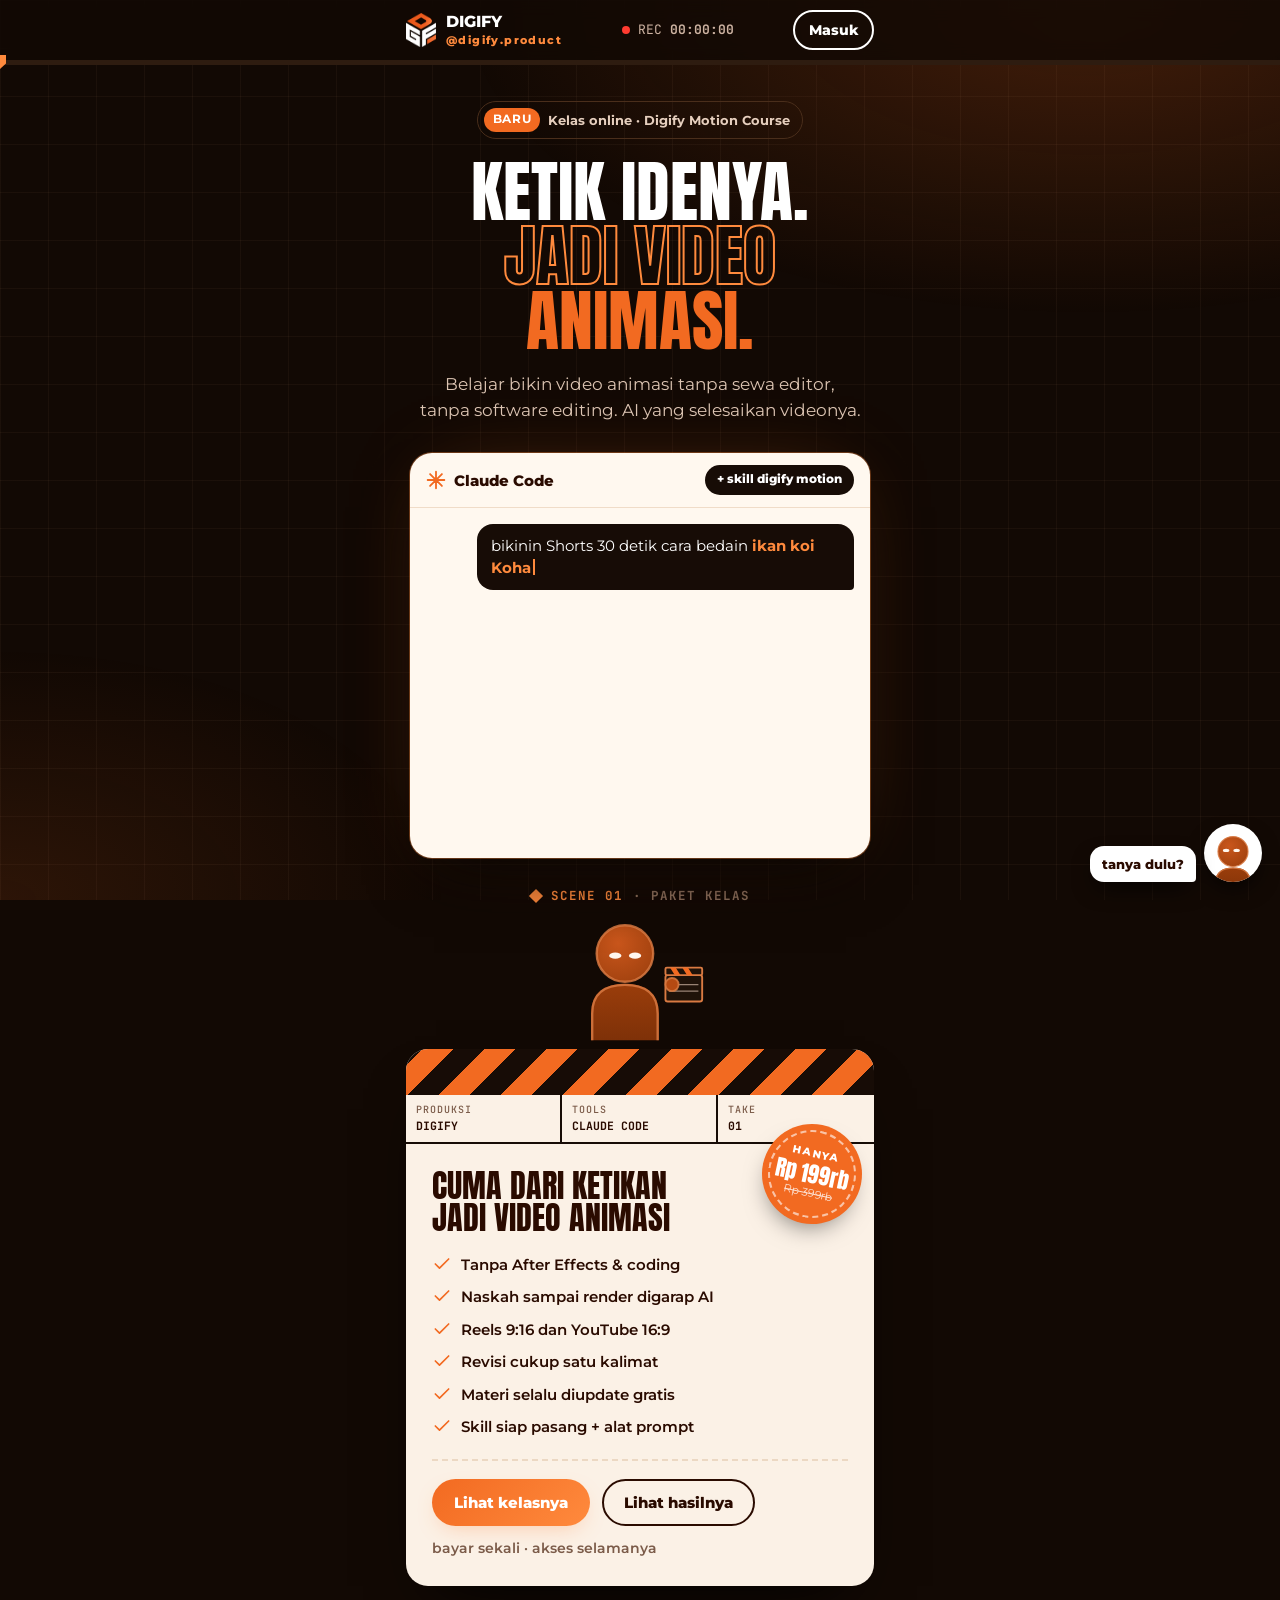
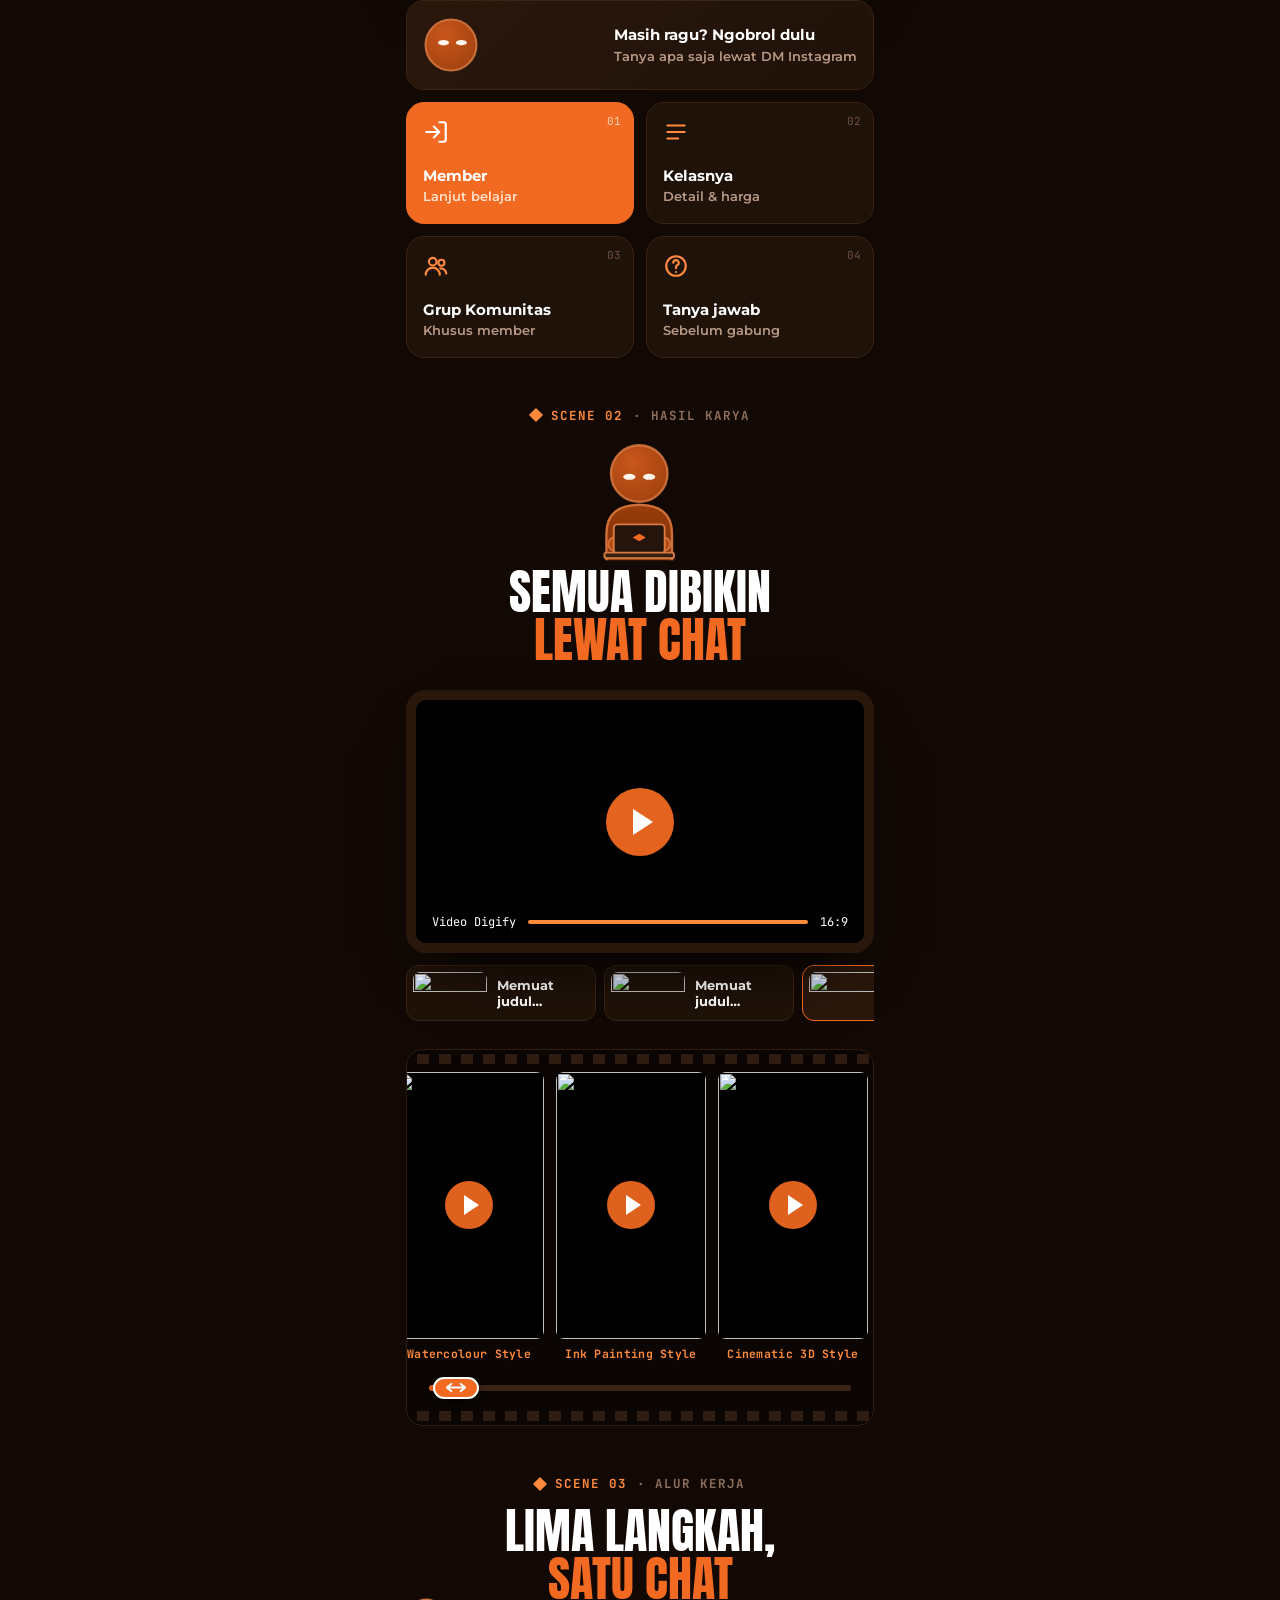
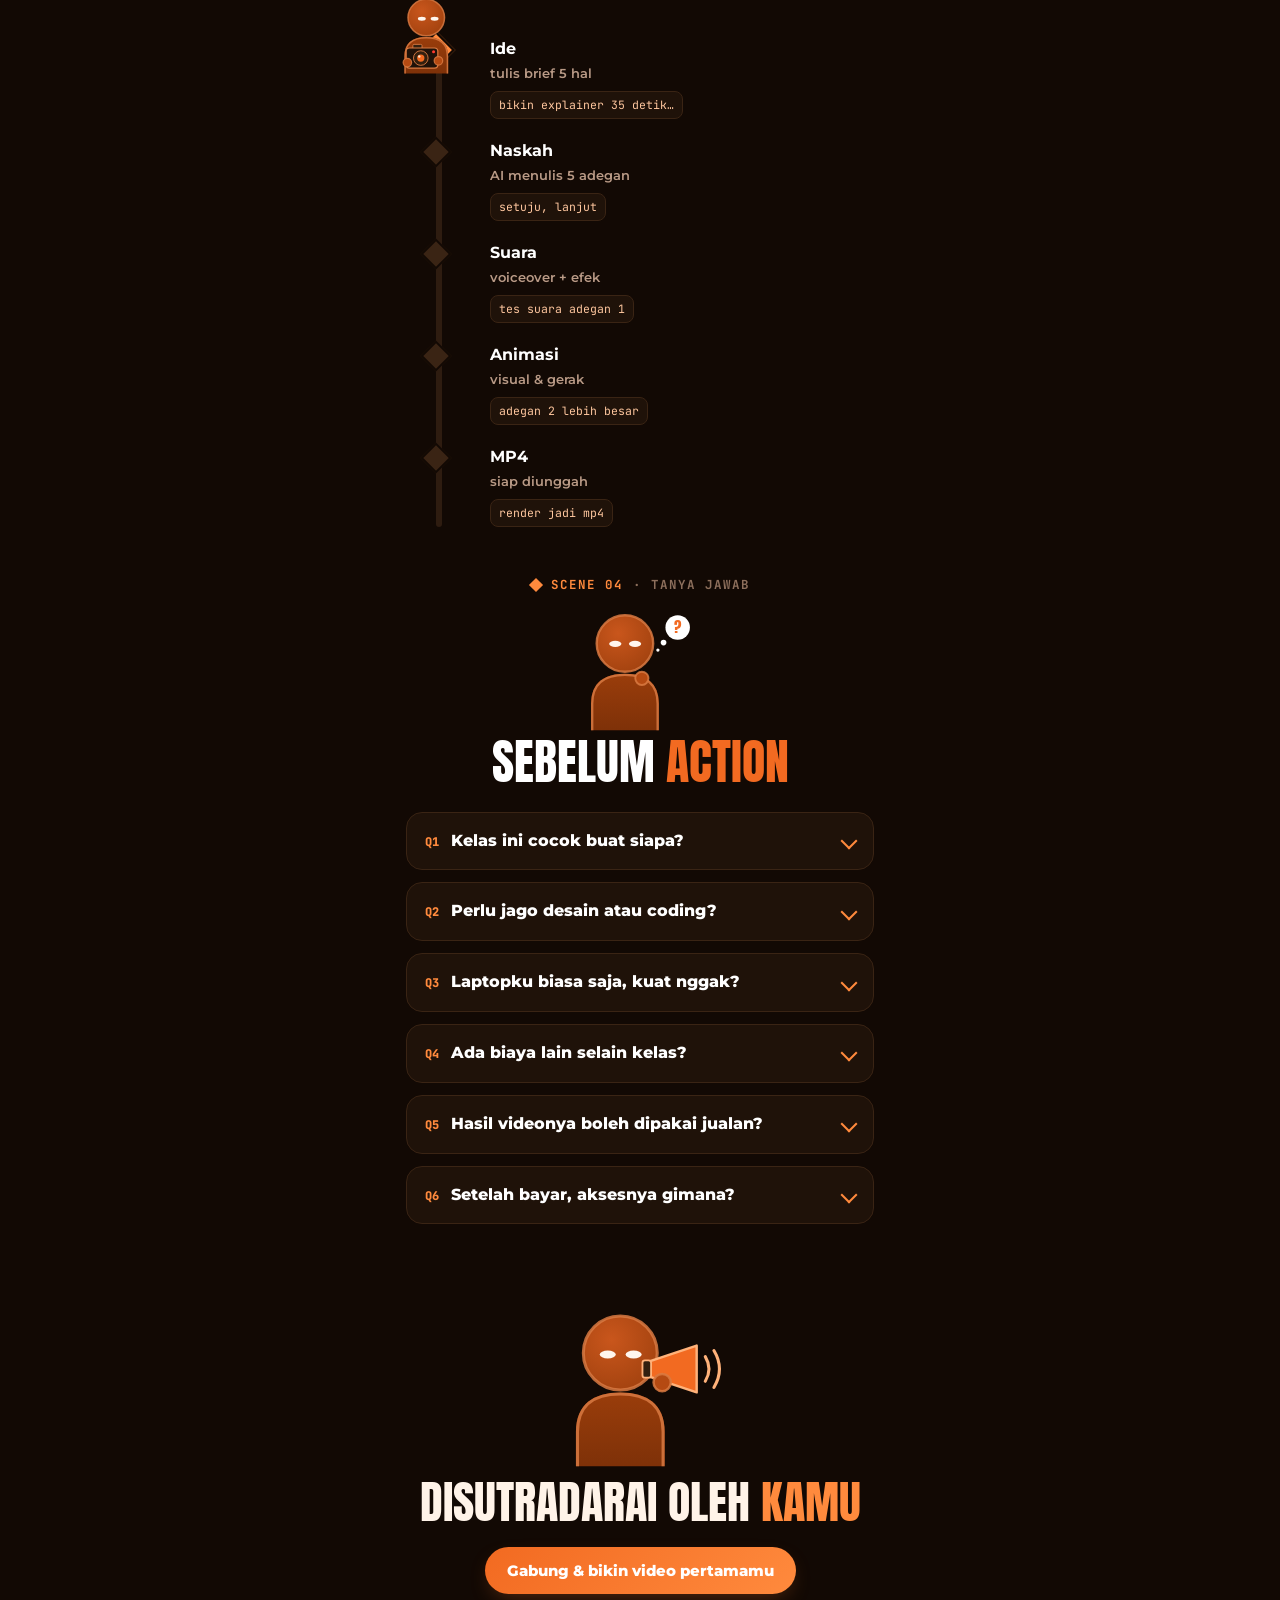
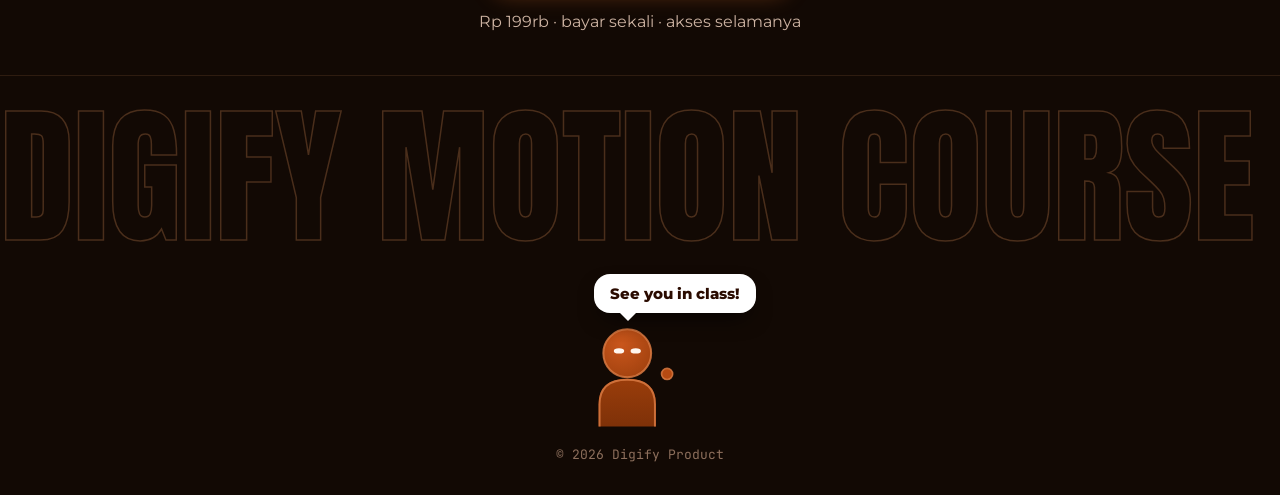
==== commit 3ef09a0a: "Download Skill: versi v3.0.0 Co-Authored-By: Claude Opus 5.5 <noreply@anthropic.com>" ====
--- a/index.html
+++ b/index.html
@@ -3,7 +3,7 @@
 <head>
 <meta charset="utf-8">
 <script>/* alamat tanpa .html */if(/\.html$/.test(location.pathname)&&!/^(localhost|127\.)/.test(location.hostname))history.replaceState(null,"",location.pathname.replace(/(index)?\.html$/,"")+location.search+location.hash)</script>
-<script src="assets/track.js?v=2611231412"></script>
+<script src="assets/track.js?v=2611231918"></script>
 
 <meta name="viewport" content="width=device-width,initial-scale=1">
 <title>Digify Product · Dari ketikan jadi video animasi</title>
@@ -20,7 +20,7 @@
 <meta name="twitter:card" content="summary_large_image">
 <link rel="preconnect" href="https://fonts.googleapis.com"><link rel="preconnect" href="https://fonts.gstatic.com" crossorigin>
 <link href="https://fonts.googleapis.com/css2?family=Anton&family=JetBrains+Mono:wght@500;700&family=Montserrat:wght@500;600;700;800&display=swap" rel="stylesheet">
-<link rel="stylesheet" href="assets/base.css?v=2611231412">
+<link rel="stylesheet" href="assets/base.css?v=2611231918">
 <style>
 body{color:#fff;overflow-x:clip;background:#120904}
 /* kanvas editor: grid tipis + cahaya oranye */
@@ -437,13 +437,13 @@
 <a class="fab" data-ig-dm href="#" target="_blank" rel="noopener" aria-label="DM Instagram"><span class="bub">tanya dulu?</span><span class="hd"><span class="masc" data-m="full"></span></span></a>
 
 
-<script src="assets/config.js?v=2611231412"></script>
-<script src="assets/public.js?v=2611231412"></script>
-<script src="assets/mascot.js?v=2611231412"></script>
-<script src="assets/player.js?v=2611231412"></script>
-<script src="assets/karya.js?v=2611231412"></script>
-<script src="assets/credit.js?v=2611231412"></script>
-<script src="assets/smooth.js?v=2611231412"></script>
+<script src="assets/config.js?v=2611231918"></script>
+<script src="assets/public.js?v=2611231918"></script>
+<script src="assets/mascot.js?v=2611231918"></script>
+<script src="assets/player.js?v=2611231918"></script>
+<script src="assets/karya.js?v=2611231918"></script>
+<script src="assets/credit.js?v=2611231918"></script>
+<script src="assets/smooth.js?v=2611231918"></script>
 <script>
 const S=window.SITE, C=window.PUB;
 const tick='<svg class="ico" viewBox="0 0 24 24"><path d="M20 6 9 17l-5-5"/></svg>';
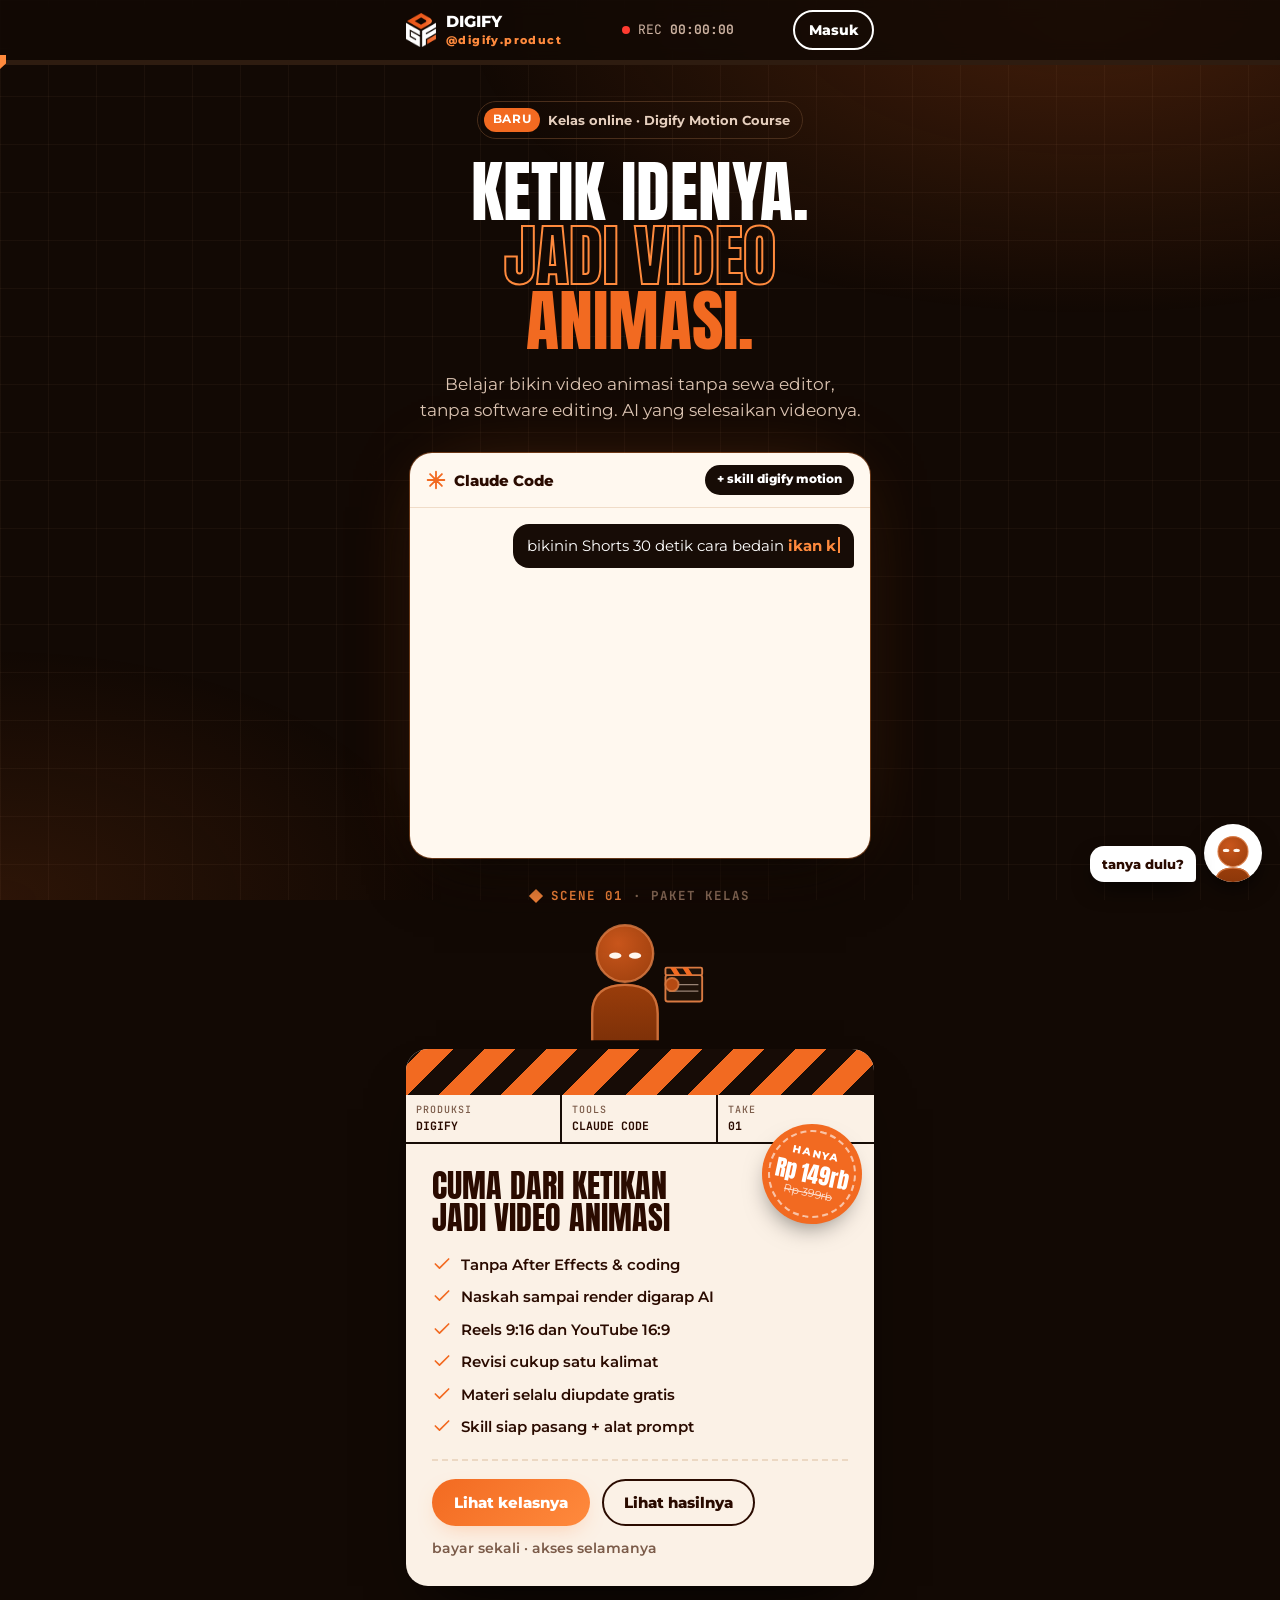
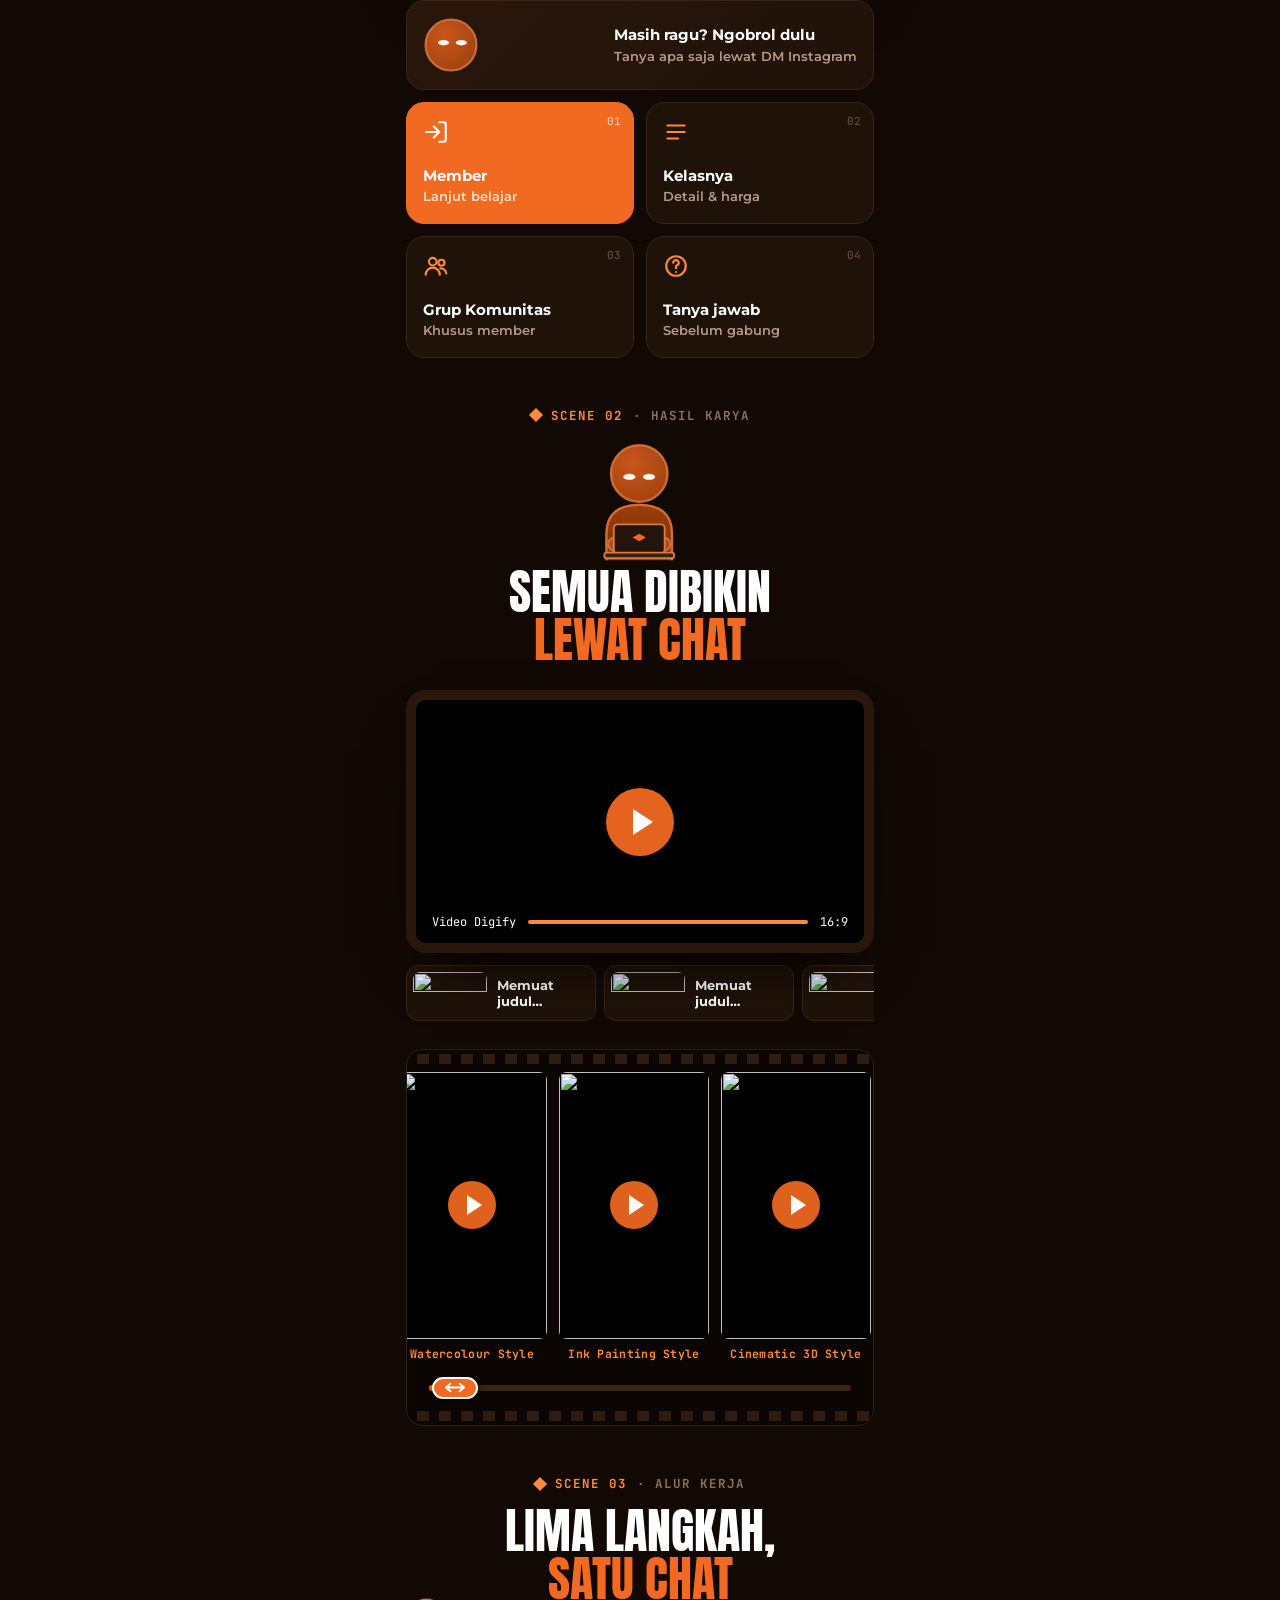
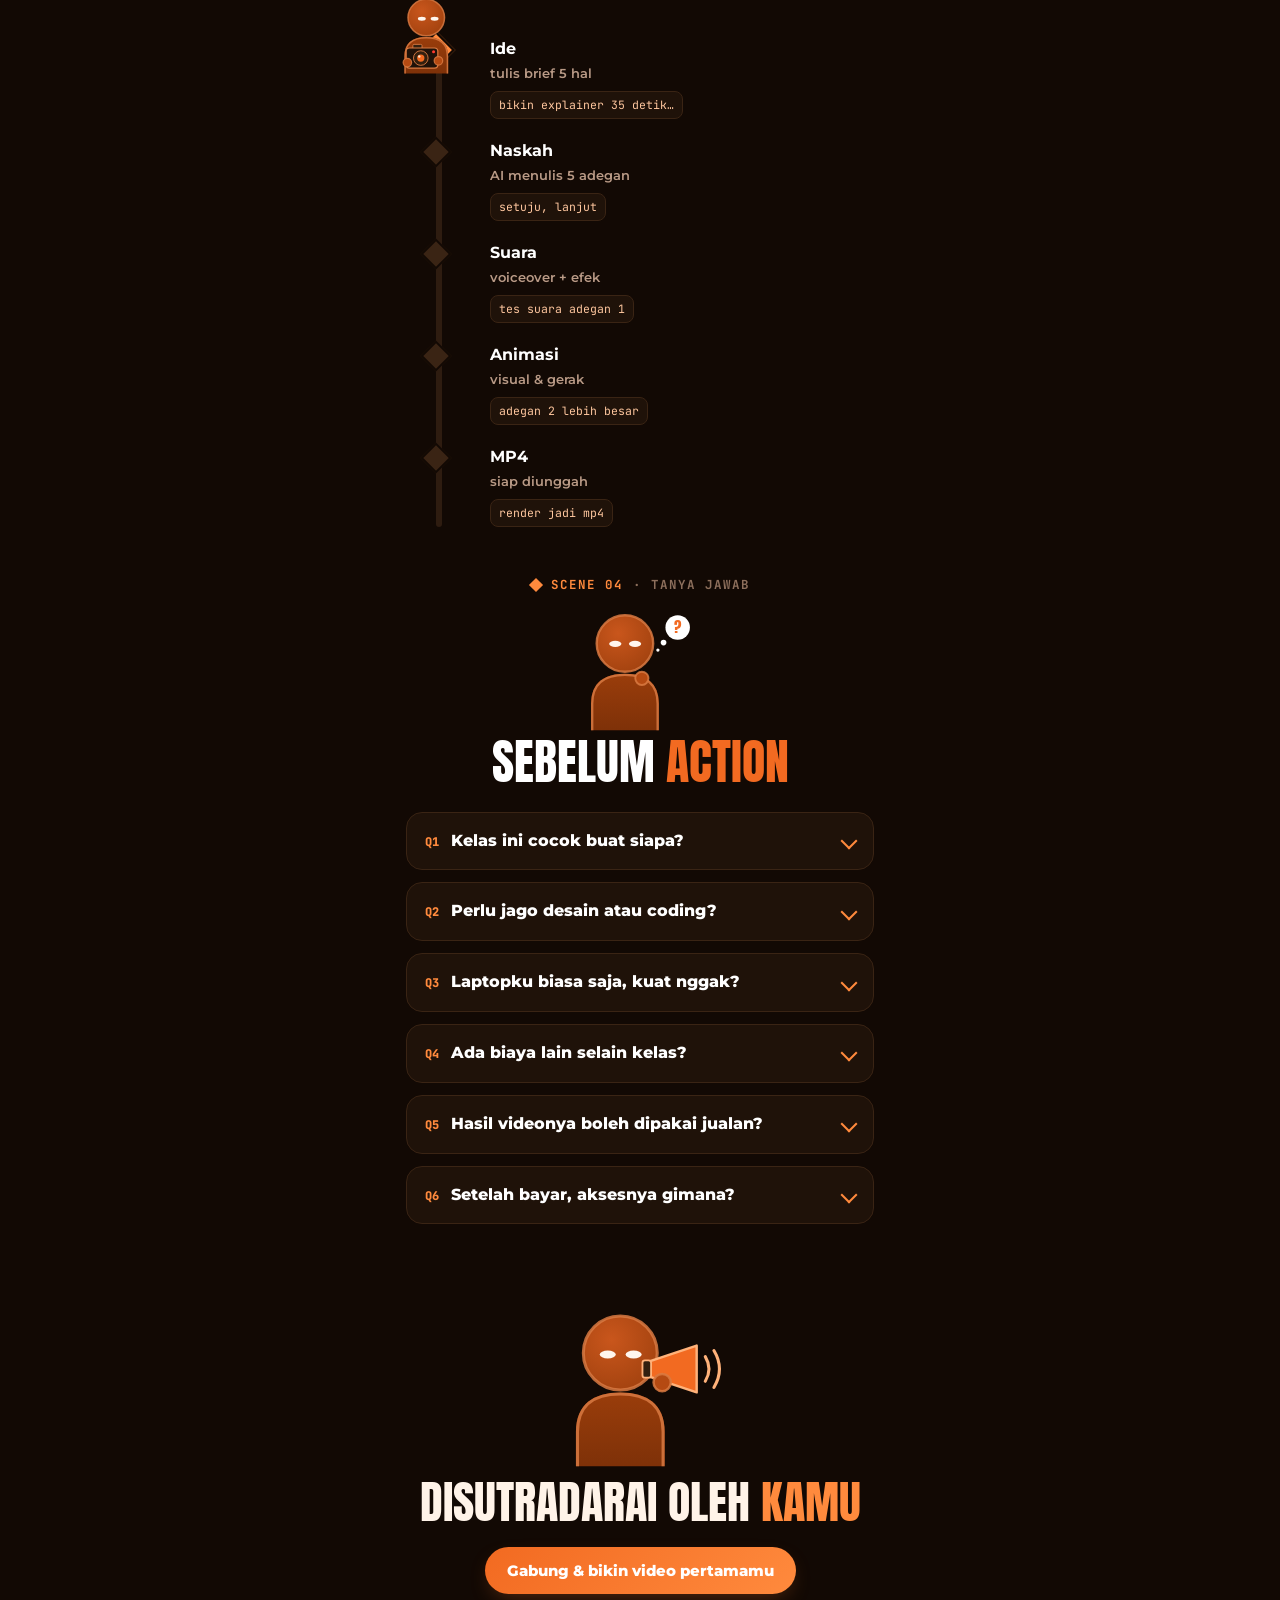
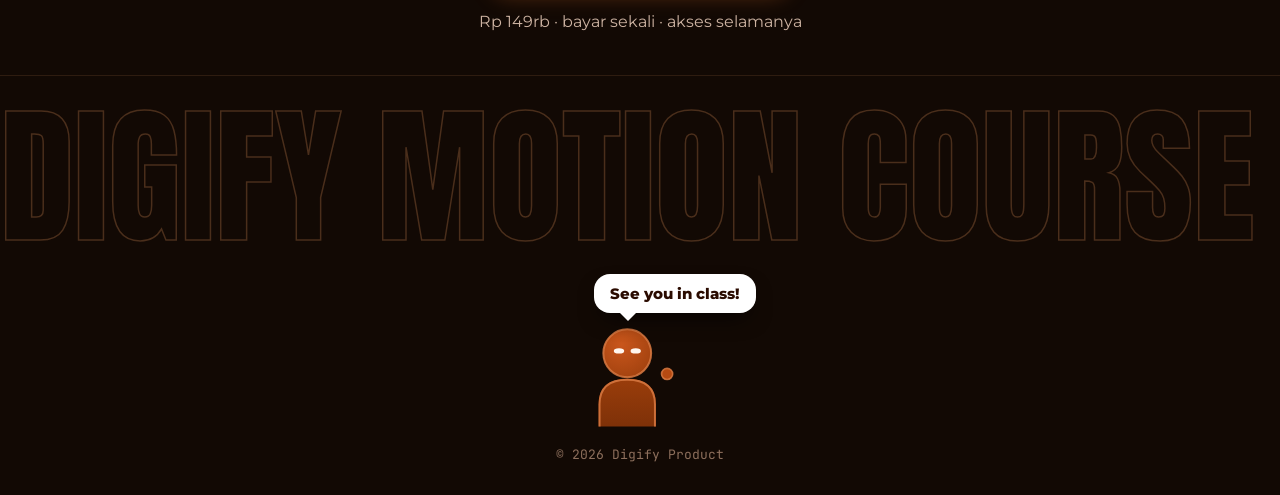
==== commit 06ab61e8: "Harga turun jadi Rp 149rb Co-Authored-By: Claude Opus 5.5 <noreply@anthropic.com>" ====
--- a/index.html
+++ b/index.html
@@ -3,7 +3,7 @@
 <head>
 <meta charset="utf-8">
 <script>/* alamat tanpa .html */if(/\.html$/.test(location.pathname)&&!/^(localhost|127\.)/.test(location.hostname))history.replaceState(null,"",location.pathname.replace(/(index)?\.html$/,"")+location.search+location.hash)</script>
-<script src="assets/track.js?v=2611231918"></script>
+<script src="assets/track.js?v=2611271119"></script>
 
 <meta name="viewport" content="width=device-width,initial-scale=1">
 <title>Digify Product · Dari ketikan jadi video animasi</title>
@@ -20,7 +20,7 @@
 <meta name="twitter:card" content="summary_large_image">
 <link rel="preconnect" href="https://fonts.googleapis.com"><link rel="preconnect" href="https://fonts.gstatic.com" crossorigin>
 <link href="https://fonts.googleapis.com/css2?family=Anton&family=JetBrains+Mono:wght@500;700&family=Montserrat:wght@500;600;700;800&display=swap" rel="stylesheet">
-<link rel="stylesheet" href="assets/base.css?v=2611231918">
+<link rel="stylesheet" href="assets/base.css?v=2611271119">
 <style>
 body{color:#fff;overflow-x:clip;background:#120904}
 /* kanvas editor: grid tipis + cahaya oranye */
@@ -437,13 +437,13 @@
 <a class="fab" data-ig-dm href="#" target="_blank" rel="noopener" aria-label="DM Instagram"><span class="bub">tanya dulu?</span><span class="hd"><span class="masc" data-m="full"></span></span></a>
 
 
-<script src="assets/config.js?v=2611231918"></script>
-<script src="assets/public.js?v=2611231918"></script>
-<script src="assets/mascot.js?v=2611231918"></script>
-<script src="assets/player.js?v=2611231918"></script>
-<script src="assets/karya.js?v=2611231918"></script>
-<script src="assets/credit.js?v=2611231918"></script>
-<script src="assets/smooth.js?v=2611231918"></script>
+<script src="assets/config.js?v=2611271119"></script>
+<script src="assets/public.js?v=2611271119"></script>
+<script src="assets/mascot.js?v=2611271119"></script>
+<script src="assets/player.js?v=2611271119"></script>
+<script src="assets/karya.js?v=2611271119"></script>
+<script src="assets/credit.js?v=2611271119"></script>
+<script src="assets/smooth.js?v=2611271119"></script>
 <script>
 const S=window.SITE, C=window.PUB;
 const tick='<svg class="ico" viewBox="0 0 24 24"><path d="M20 6 9 17l-5-5"/></svg>';
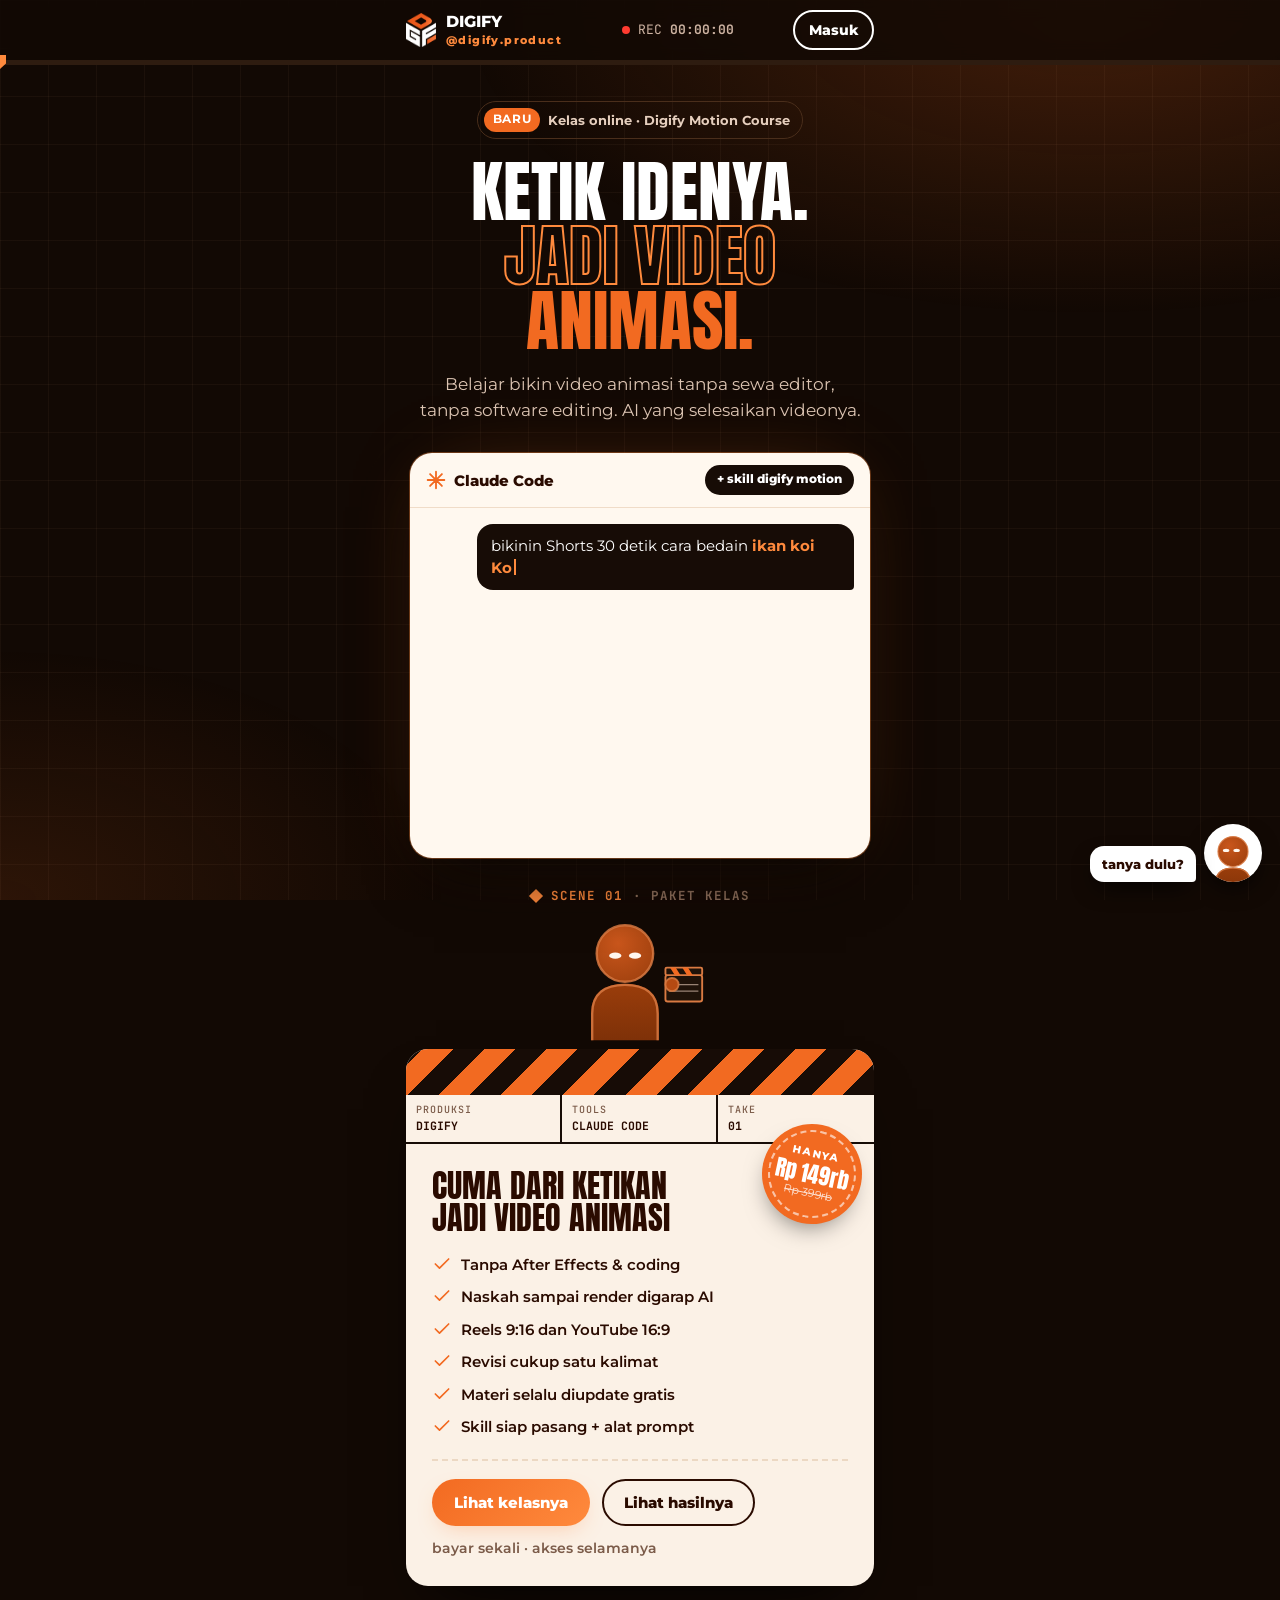
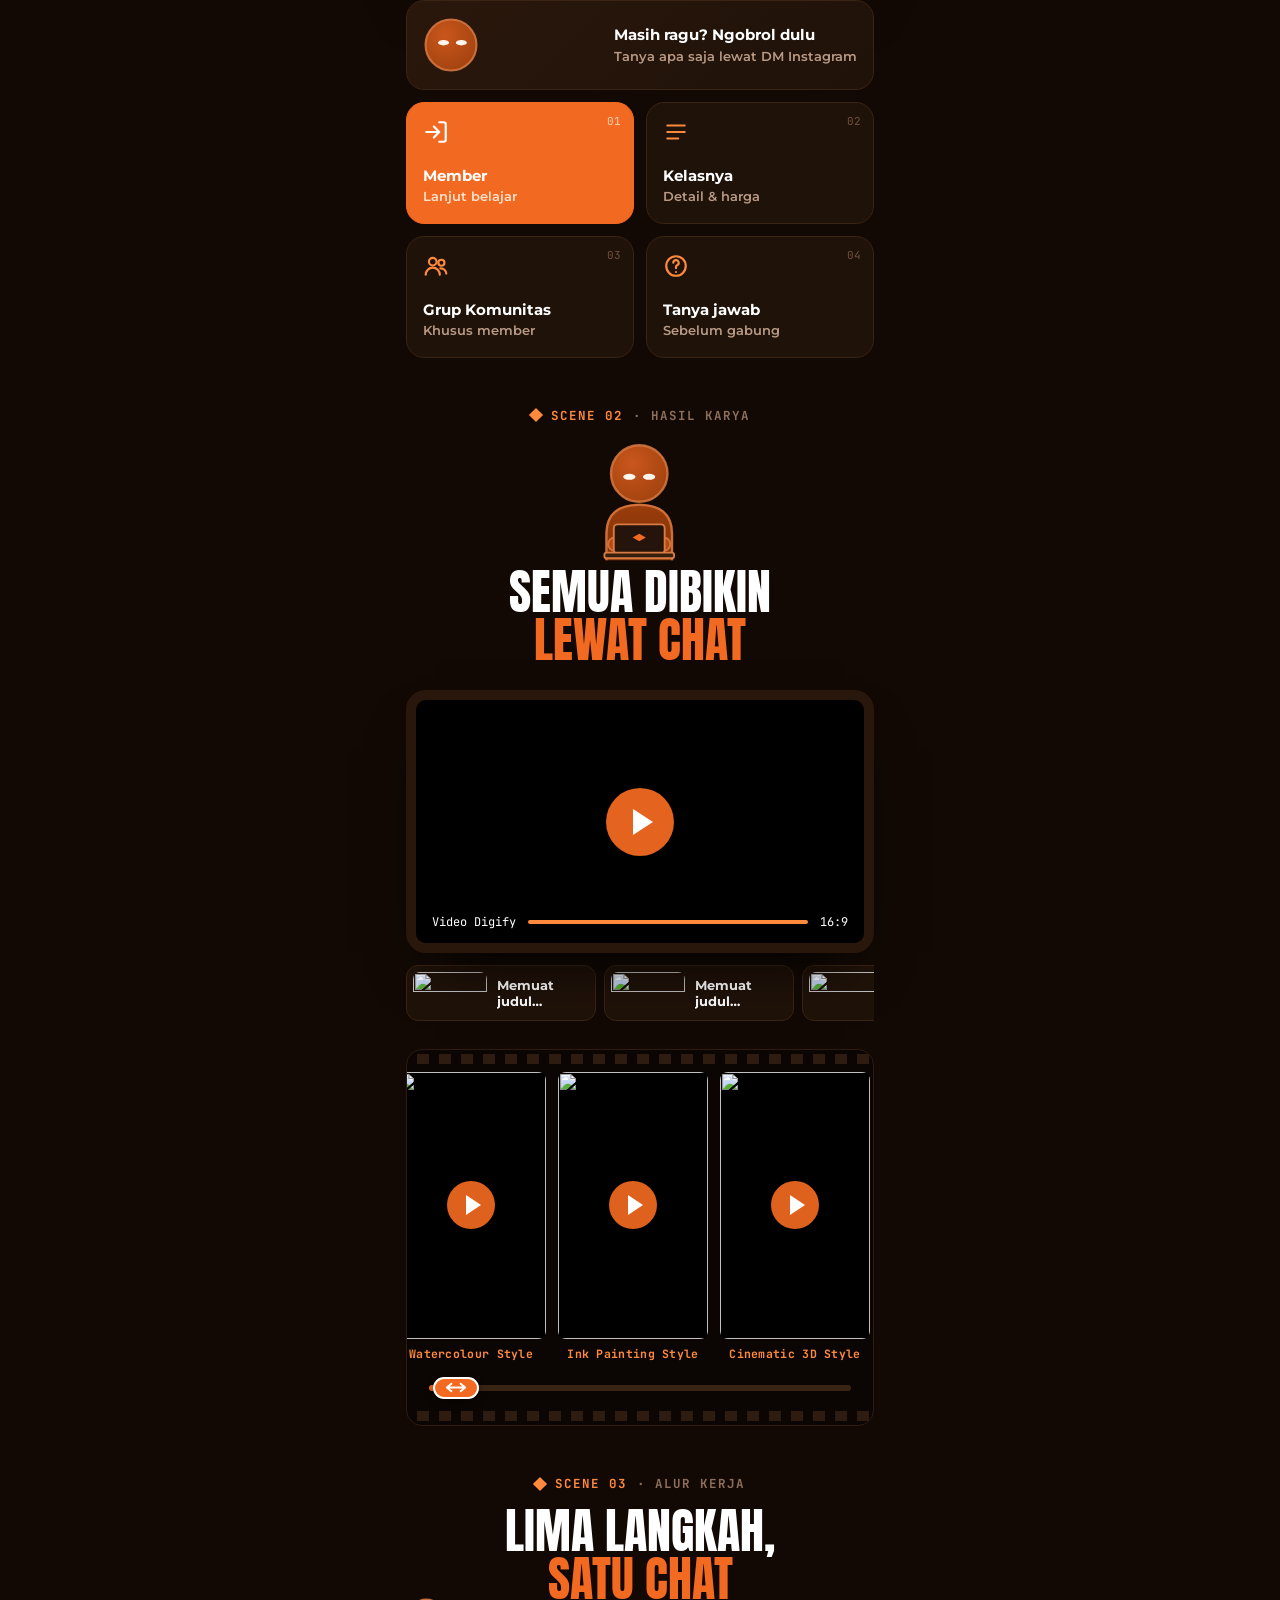
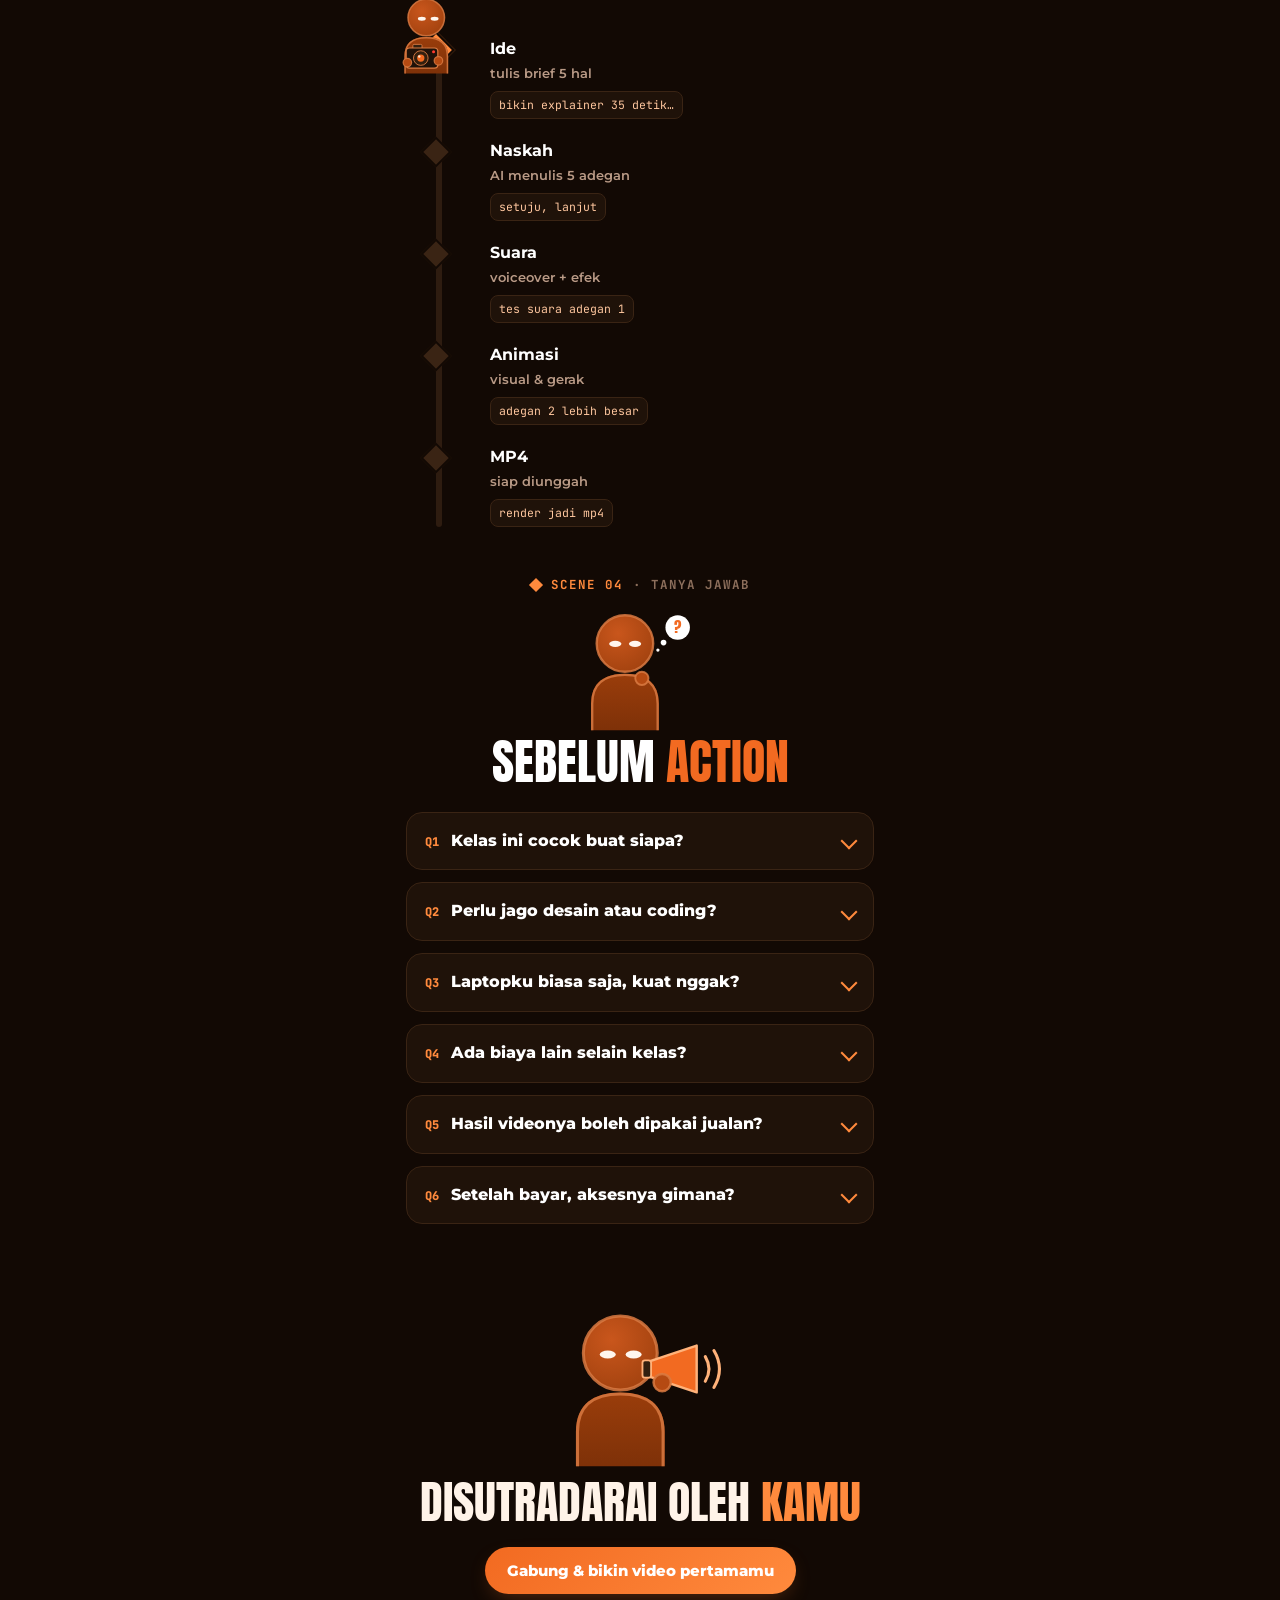
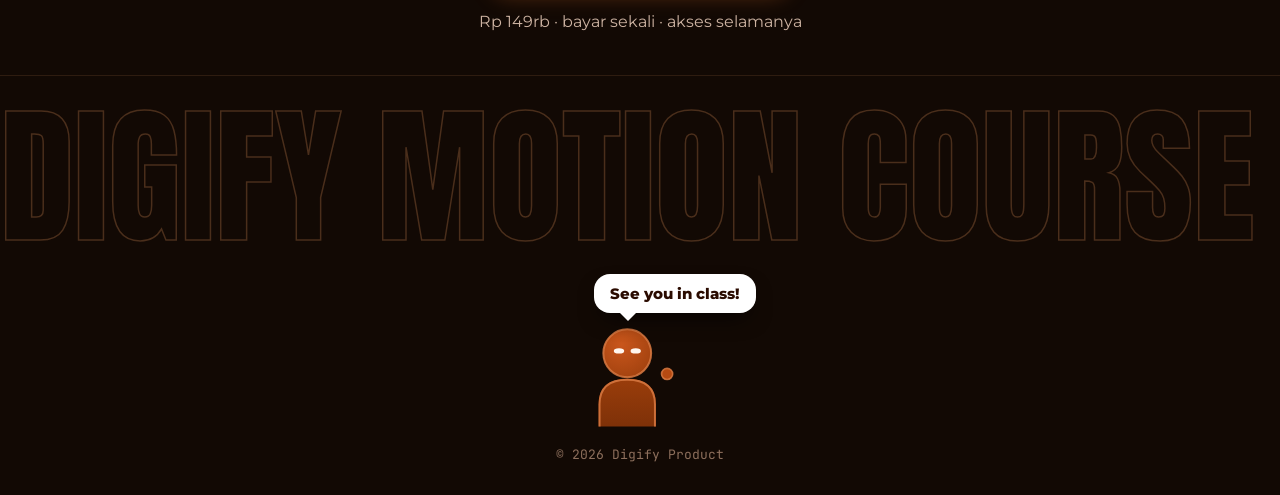
==== commit 1bb00e52: "Halaman jual: tambah 100+ Style Visual Animasi Co-Authored-By: Claude Opus 5.5 <noreply@anthropic.co" ====
--- a/index.html
+++ b/index.html
@@ -3,7 +3,7 @@
 <head>
 <meta charset="utf-8">
 <script>/* alamat tanpa .html */if(/\.html$/.test(location.pathname)&&!/^(localhost|127\.)/.test(location.hostname))history.replaceState(null,"",location.pathname.replace(/(index)?\.html$/,"")+location.search+location.hash)</script>
-<script src="assets/track.js?v=2611271119"></script>
+<script src="assets/track.js?v=2611271307"></script>
 
 <meta name="viewport" content="width=device-width,initial-scale=1">
 <title>Digify Product · Dari ketikan jadi video animasi</title>
@@ -20,7 +20,7 @@
 <meta name="twitter:card" content="summary_large_image">
 <link rel="preconnect" href="https://fonts.googleapis.com"><link rel="preconnect" href="https://fonts.gstatic.com" crossorigin>
 <link href="https://fonts.googleapis.com/css2?family=Anton&family=JetBrains+Mono:wght@500;700&family=Montserrat:wght@500;600;700;800&display=swap" rel="stylesheet">
-<link rel="stylesheet" href="assets/base.css?v=2611271119">
+<link rel="stylesheet" href="assets/base.css?v=2611271307">
 <style>
 body{color:#fff;overflow-x:clip;background:#120904}
 /* kanvas editor: grid tipis + cahaya oranye */
@@ -437,13 +437,13 @@
 <a class="fab" data-ig-dm href="#" target="_blank" rel="noopener" aria-label="DM Instagram"><span class="bub">tanya dulu?</span><span class="hd"><span class="masc" data-m="full"></span></span></a>
 
 
-<script src="assets/config.js?v=2611271119"></script>
-<script src="assets/public.js?v=2611271119"></script>
-<script src="assets/mascot.js?v=2611271119"></script>
-<script src="assets/player.js?v=2611271119"></script>
-<script src="assets/karya.js?v=2611271119"></script>
-<script src="assets/credit.js?v=2611271119"></script>
-<script src="assets/smooth.js?v=2611271119"></script>
+<script src="assets/config.js?v=2611271307"></script>
+<script src="assets/public.js?v=2611271307"></script>
+<script src="assets/mascot.js?v=2611271307"></script>
+<script src="assets/player.js?v=2611271307"></script>
+<script src="assets/karya.js?v=2611271307"></script>
+<script src="assets/credit.js?v=2611271307"></script>
+<script src="assets/smooth.js?v=2611271307"></script>
 <script>
 const S=window.SITE, C=window.PUB;
 const tick='<svg class="ico" viewBox="0 0 24 24"><path d="M20 6 9 17l-5-5"/></svg>';
